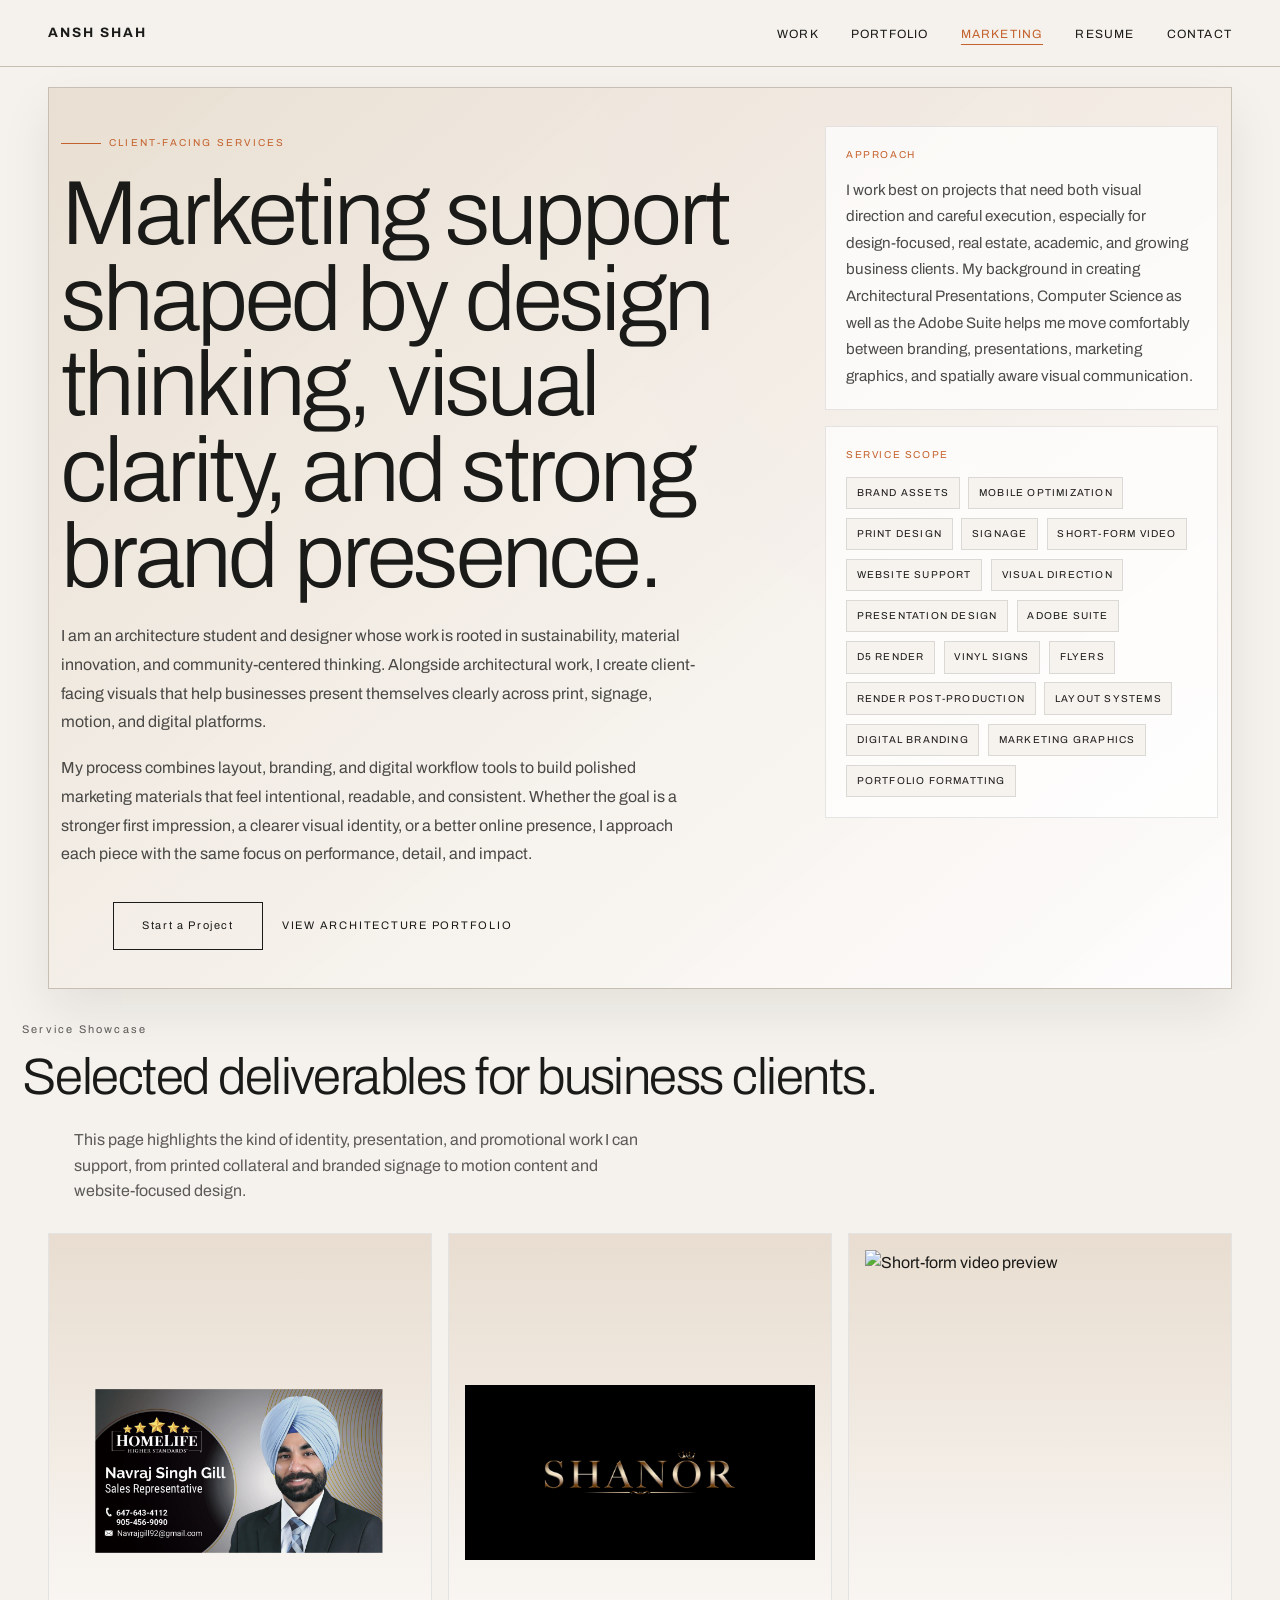
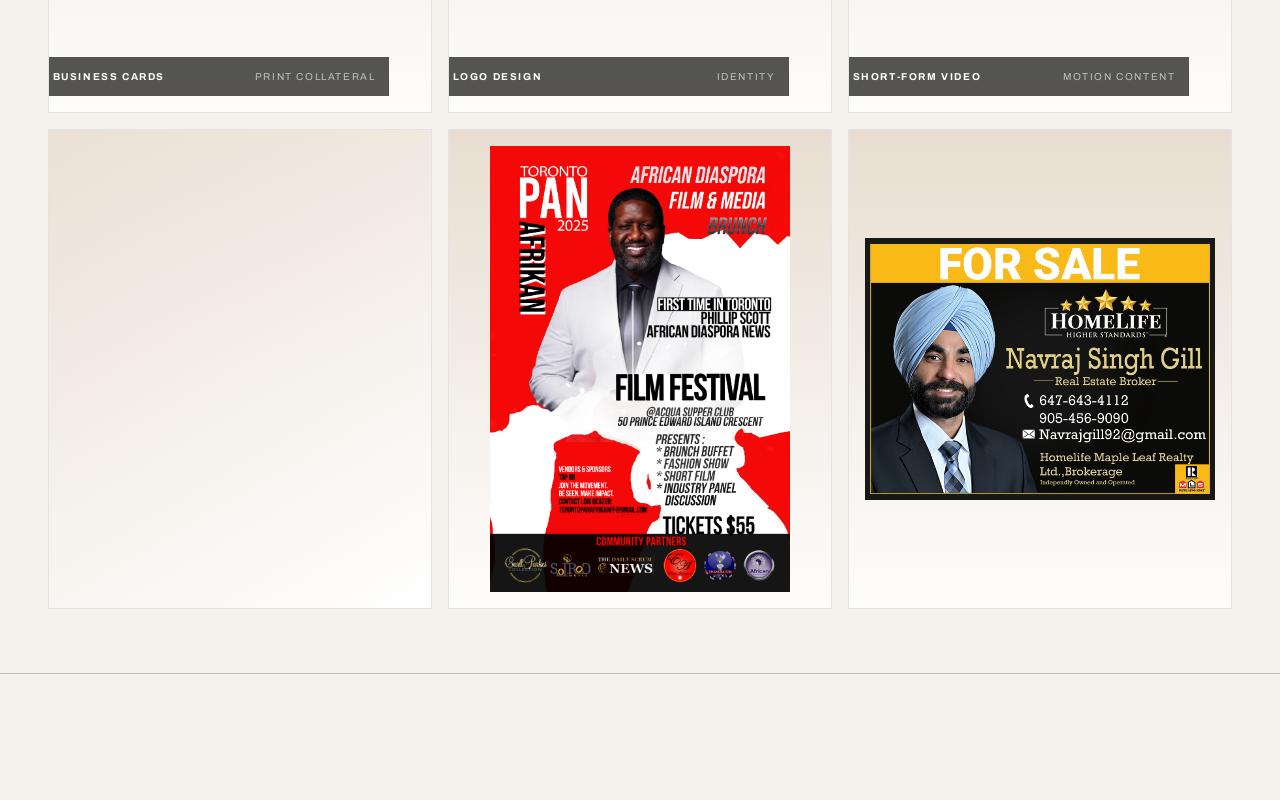
==== marketing.html @ ababc0a5 "Add marketing page and refresh site presentation" ====
<!DOCTYPE html>
<html lang="en">
<head>
  <meta charset="UTF-8">
  <meta name="viewport" content="width=device-width, initial-scale=1.0">
  <title>Marketing | Ansh Shah</title>
  <meta name="description" content="Client-facing marketing services by Ansh Shah, including brand collateral, signage, short-form video, and website support.">

  <link rel="preconnect" href="https://fonts.googleapis.com">
  <link rel="preconnect" href="https://fonts.gstatic.com" crossorigin>
  <link href="https://fonts.googleapis.com/css2?family=Archivo:ital,wght@0,100..900;1,100..900&display=swap" rel="stylesheet">

  <link rel="stylesheet" href="css/styles.css">
</head>
<body>
  <nav class="sticky-nav">
    <a href="index.html" class="nav-name">ANSH SHAH</a>
    <ul class="nav-links">
      <li><a href="index.html#work">Work</a></li>
      <li><a href="portfolio.html">Portfolio</a></li>
      <li><a href="marketing.html" class="active">Marketing</a></li>
      <li><a href="resume.html">Resume</a></li>
      <li><a href="mailto:ansh-shah@outlook.com">Contact</a></li>
    </ul>
    <button class="hamburger" type="button" aria-label="Toggle menu" aria-expanded="false">
      <span></span>
      <span></span>
      <span></span>
    </button>
  </nav>

  <div class="mobile-menu" aria-hidden="true">
    <ul class="mobile-nav-links">
      <li><a href="index.html#work">Work</a></li>
      <li><a href="portfolio.html">Portfolio</a></li>
      <li><a href="marketing.html" class="active">Marketing</a></li>
      <li><a href="resume.html">Resume</a></li>
      <li><a href="mailto:ansh-shah@outlook.com">Contact</a></li>
    </ul>
  </div>

  <main class="marketing-main">
    <section class="marketing-hero">
      <div class="marketing-hero-shell">
        <div class="marketing-hero-copy">
          <span class="marketing-eyebrow">Client-Facing Services</span>
          <h1>Marketing support shaped by design thinking, visual clarity, and strong brand presence.</h1>
          <p>I am an architecture student and designer whose work is rooted in sustainability, material innovation, and community-centered thinking. Alongside architectural work, I create client-facing visuals that help businesses present themselves clearly across print, signage, motion, and digital platforms.</p>
          <p>My process combines layout, branding, and digital workflow tools to build polished marketing materials that feel intentional, readable, and consistent. Whether the goal is a stronger first impression, a clearer visual identity, or a better online presence, I approach each piece with the same focus on performance, detail, and impact.</p>
          <div class="marketing-actions">
            <a href="mailto:ansh-shah@outlook.com" class="cta-btn">Start a Project</a>
            <a href="portfolio.html" class="marketing-secondary-link">View Architecture Portfolio</a>
          </div>
        </div>

        <aside class="marketing-hero-aside" aria-label="Service overview">
          <div class="marketing-note">
            <span class="marketing-note-label">Approach</span>
            <p>I work best on projects that need both visual direction and careful execution, especially for design-focused, real estate, academic, and growing business clients. My background in creating Architectural Presentations, Computer Science as well as the Adobe Suite helps me move comfortably between branding, presentations, marketing graphics, and spatially aware visual communication.</p>
          </div>
          <div class="marketing-scope">
            <span class="marketing-scope-label">Service Scope</span>
            <div class="marketing-scope-list">
              <span>Brand Assets</span>
              <span>Mobile optimization</span>
              <span>Print Design</span>
              <span>Signage</span>
              <span>Short-Form Video</span>
              <span>Website Support</span>
              <span>Visual Direction</span>
              <span>Presentation Design</span>
              <span>Adobe Suite</span>
              <span>D5 Render</span>
              <span>Vinyl signs</span>
              <span>Flyers</span>
              <span>Render Post-Production</span>
              <span>Layout Systems</span>
              <span>Digital Branding</span>
              <span>Marketing Graphics</span>
              <span>Portfolio Formatting</span>
            </div>
          </div>
        </aside>
      </div>
    </section>

    <section class="marketing-showcase" aria-labelledby="marketing-showcase-title">
      <div class="marketing-showcase-head">
        <div>
          <p class="section-label">Service Showcase</p>
          <h2 id="marketing-showcase-title">Selected deliverables for business clients.</h2>
        </div>
        <p>This page highlights the kind of identity, presentation, and promotional work I can support, from printed collateral and branded signage to motion content and website-focused design.</p>
      </div>

      <div class="marketing-showcase-grid">
        <article class="marketing-tile" tabindex="0">
          <div class="marketing-tile-media">
            <img src="assets/Social%20Media%20Page/Business_Cards.png" alt="Business card collateral sample">
          </div>
          <div class="marketing-tile-label">
            <strong>Business Cards</strong>
            <span>Print Collateral</span>
          </div>
          <div class="marketing-tile-overlay">
            <span>Print Collateral</span>
            <h3>Business cards</h3>
            <p>Clean, branded business card layouts designed to strengthen first impressions through typography, hierarchy, and a consistent visual identity.</p>
          </div>
        </article>

        <article class="marketing-tile" tabindex="0">
          <div class="marketing-tile-media">
            <img src="assets/Social%20Media%20Page/Logo.jpg" alt="Logo design sample">
          </div>
          <div class="marketing-tile-label">
            <strong>Logo Design</strong>
            <span>Identity</span>
          </div>
          <div class="marketing-tile-overlay">
            <span>Identity</span>
            <h3>Logo design</h3>
            <p>Logo concepts and identity assets developed for use across print, digital platforms, signage, and broader brand presentation.</p>
          </div>
        </article>

        <article class="marketing-tile" tabindex="0">
          <div class="marketing-tile-media">
            <img src="assets/Social%20Media%20Page/Short_Video_1.gif" alt="Short-form video preview">
          </div>
          <div class="marketing-tile-label">
            <strong>Short-Form Video</strong>
            <span>Motion Content</span>
          </div>
          <div class="marketing-tile-overlay">
            <span>Motion Content</span>
            <h3>Short-form video</h3>
            <p>Short-form social content, animated promos, and fast-paced visual edits made to support announcements, campaigns, and online engagement.</p>
          </div>
        </article>

        <article class="marketing-tile" tabindex="0">
          <div class="marketing-tile-media marketing-tile-media--text">
            <div class="marketing-service-card">
              <div>
                <span class="marketing-eyebrow">Web Services</span>
                <h3>Websites</h3>
              </div>
              <p>Website support that focuses on clear structure, brand consistency, readable layouts, and a stronger digital presence for client-facing work.</p>
              <div class="marketing-service-list" aria-label="Website-related services">
                <span>SEO</span>
                <span>Ads</span>
                <span>Responsive Design</span>
                <span>Landing Pages</span>
                <span>Brand Image</span>
                <span>Logos</span>
                <span>Site Refreshes</span>
                <span>Content Layouts</span>
                <span>UI Layouts</span>
                <span>Analytics</span>
                <span>Conversion Paths</span>
                <span>Google Business</span>
                <span>Social Integration</span>
                <span>Portfolio Sites</span>
                <span>Speed Optimization</span>
              </div>
            </div>
          </div>
          <div class="marketing-tile-label">
            <strong>Websites</strong>
            <span>Digital Presence</span>
          </div>
          <div class="marketing-tile-overlay">
            <span>Digital Presence</span>
            <h3>Website support</h3>
            <p>Website design support for branded pages, SEO-aware structure, digital campaigns, layout systems, and online experiences that feel cohesive and professional.</p>
          </div>
        </article>

        <article class="marketing-tile" tabindex="0">
          <div class="marketing-tile-media">
            <img src="assets/Social%20Media%20Page/Posters_2.jpg" alt="Second poster design sample">
          </div>
          <div class="marketing-tile-label">
            <strong>Posters</strong>
            <span>Editorial Layouts</span>
          </div>
          <div class="marketing-tile-overlay">
            <span>Editorial Layouts</span>
            <h3>Poster series</h3>
            <p>Editorial poster layouts built for campaigns, announcements, events, or branded storytelling with strong hierarchy and visual rhythm.</p>
          </div>
        </article>

        <article class="marketing-tile" tabindex="0">
          <div class="marketing-tile-media">
            <img src="assets/Social%20Media%20Page/Real_Estate_Signs.jpg" alt="Real estate signage sample">
          </div>
          <div class="marketing-tile-label">
            <strong>Real Estate Signs</strong>
            <span>Environmental Graphics</span>
          </div>
          <div class="marketing-tile-overlay">
            <span>Environmental Graphics</span>
            <h3>Real estate signs</h3>
            <p>Property and site signage designed for visibility, readability, and strong brand presence across outdoor, sales, and location-based applications.</p>
          </div>
        </article>
      </div>
    </section>
  </main>

  <footer class="site-footer">
    <div class="site-footer__brand">
      <p class="site-footer__eyebrow">Ansh Shah</p>
      <p class="site-footer__note">Branding, marketing visuals, websites, and client-facing design support.</p>
    </div>
    <div class="site-footer__nav">
      <a href="index.html">Home</a>
      <a href="portfolio.html">Portfolio</a>
      <a href="resume.html">Resume</a>
    </div>
    <div class="site-footer__meta">
      <a href="mailto:ansh-shah@outlook.com">ansh-shah@outlook.com</a>
      <a href="https://www.linkedin.com/in/ansh-shah-31157129a/" target="_blank" rel="noreferrer">LinkedIn</a>
      <span>&copy; 2026 Ottawa / Toronto</span>
    </div>
  </footer>

  <script src="js/main.js"></script>
</body>
</html>
---- css/styles.css ----
/* ============================================
   Ansh Shah Portfolio - Design System
   Editorial-Brutalist with Architectural Warmth
   ============================================ */

/* CSS Variables */
:root {
  --bg:           #F5F2ED;   /* warm off-white / drafting paper */
  --ink:          #1A1A18;   /* near-black, not pure black */
  --accent:       #C4622D;   /* burnt sienna / terra cotta */
  --accent-light: #E8DDD0;   /* warm sand */
  --line:         #C8BFB4;   /* subtle rule line color */
  --white:        #FFFFFF;
  
  /* Typography */
  --font-display: 'Archivo', sans-serif;
  --font-mono:    'Archivo', sans-serif;
}

/* Reset & Base */
*, *::before, *::after {
  box-sizing: border-box;
  margin: 0;
  padding: 0;
}

html {
  scroll-behavior: smooth;
}

body {
  font-family: var(--font-display);
  background-color: var(--bg);
  color: var(--ink);
  line-height: 1.6;
  -webkit-font-smoothing: antialiased;
  -moz-osx-font-smoothing: grayscale;
}

a {
  color: inherit;
  text-decoration: none;
}

ul {
  list-style: none;
}

img {
  max-width: 100%;
  height: auto;
  display: block;
}

/* ============================================
   Navigation
   ============================================ */

.sticky-nav {
  position: sticky;
  top: 0;
  z-index: 1000;
  display: flex;
  justify-content: space-between;
  align-items: center;
  padding: 1.25rem 3rem;
  background: var(--bg);
  border-bottom: 1px solid var(--line);
}

.sticky-nav .hamburger {
  display: none;
}

.nav-name {
  font-family: var(--font-mono);
  font-weight: 700;
  font-size: 0.85rem;
  letter-spacing: 0.15em;
  color: var(--ink);
}

.nav-links {
  display: flex;
  gap: 2rem;
}

.nav-links a {
  font-family: var(--font-mono);
  font-size: 0.75rem;
  letter-spacing: 0.1em;
  text-transform: uppercase;
  position: relative;
  padding-bottom: 4px;
}

.nav-links a::after {
  content: '';
  position: absolute;
  bottom: 0;
  left: 0;
  width: 0;
  height: 1px;
  background: var(--accent);
  transition: width 0.3s ease;
}

.nav-links a:hover::after,
.nav-links a.active::after {
  width: 100%;
}

.nav-links a.active {
  color: var(--accent);
}

/* ============================================
   Hero Section
   ============================================ */

.hero {
  display: flex;
  min-height: calc(100vh - 70px);
  padding: 4rem 3rem 6rem;
}

.hero-text {
  flex: 0 0 60%;
  padding-right: 2rem;
  display: flex;
  flex-direction: column;
  justify-content: center;
}

.hero-label {
  font-family: var(--font-mono);
  font-size: 11px;
  letter-spacing: 0.2em;
  color: var(--accent);
  margin-bottom: 1rem;
  animation: fadeUp 0.8s ease forwards;
  opacity: 0;
}

.hero h1 {
  font-family: var(--font-display);
  font-weight: 300;
  font-size: clamp(4rem, 10vw, 7.5rem);
  letter-spacing: -0.02em;
  line-height: 0.9;
  margin-bottom: 1.5rem;
  animation: fadeUp 0.8s ease forwards;
  animation-delay: 0.1s;
  opacity: 0;
}

.hero-sub {
  font-family: var(--font-display);
  font-style: italic;
  font-size: 1.5rem;
  font-weight: 300;
  margin-bottom: 2rem;
  animation: fadeUp 0.8s ease forwards;
  animation-delay: 0.2s;
  opacity: 0;
}

.hero-meta {
  display: flex;
  flex-direction: column;
  gap: 0.25rem;
  margin-bottom: 2.5rem;
  animation: fadeUp 0.8s ease forwards;
  animation-delay: 0.3s;
  opacity: 0;
}

.hero-meta span {
  font-family: var(--font-mono);
  font-size: 10px;
  letter-spacing: 0.1em;
  opacity: 0.6;
}

.cta-btn {
  display: inline-block;
  font-family: var(--font-mono);
  font-size: 11px;
  letter-spacing: 0.15em;
  padding: 0.875rem 1.75rem;
  border: 1px solid var(--ink);
  transition: all 0.3s ease;
  width: fit-content;
  animation: fadeUp 0.8s ease forwards;
  animation-delay: 0.4s;
  opacity: 0;
}

.cta-btn:hover {
  background: var(--accent);
  border-color: var(--accent);
  color: var(--white);
}

.hero-visual {
  flex: 0 0 40%;
  display: flex;
  align-items: center;
  justify-content: center;
  padding: 2rem;
}

.hero-visual svg {
  width: 100%;
  max-width: 400px;
  height: auto;
  animation: fadeIn 1s ease forwards;
  animation-delay: 0.5s;
  opacity: 0;
}

/* ============================================
   Selected Work Section
   ============================================ */

.work {
  padding: 4rem 3rem 6rem;
  border-top: 1px solid var(--line);
}

.section-label {
  font-family: var(--font-mono);
  font-size: 11px;
  letter-spacing: 0.2em;
  color: var(--accent);
  margin-bottom: 3rem;
}

.projects-grid {
  display: grid;
  grid-template-columns: repeat(2, 1fr);
  gap: 2px;
  background: var(--line);
}

.project-card {
  position: relative;
  overflow: hidden;
  background: var(--white);
  transition: transform 0.3s ease;
}

.project-card:hover {
  transform: translateY(-4px);
}

.project-card a {
  display: block;
}

.card-image {
  position: relative;
  width: 100%;
  aspect-ratio: 4 / 3;
  overflow: hidden;
  background: var(--accent-light);
}

.card-image img {
  position: absolute;
  inset: 0;
  z-index: 1;
  width: 100%;
  height: 100%;
  object-fit: cover;
  transition: transform 0.5s ease;
}

.project-card:hover .card-image img {
  transform: scale(1.04);
}

.placeholder-gradient {
  position: absolute;
  inset: 0;
  width: 100%;
  height: 100%;
}

.gradient-1 {
  background: linear-gradient(135deg, rgba(196, 98, 45, 0.15), rgba(26, 26, 24, 0.25));
}

.gradient-2 {
  background: linear-gradient(135deg, rgba(46, 93, 75, 0.15), rgba(196, 98, 45, 0.15));
}

.gradient-3 {
  background: linear-gradient(135deg, rgba(26, 26, 24, 0.12), rgba(196, 98, 45, 0.08));
}

.gradient-4 {
  background: linear-gradient(135deg, rgba(200, 191, 180, 0.25), rgba(46, 93, 75, 0.15));
}

.card-info {
  padding: 1.5rem;
  border-top: 2px solid var(--accent);
}

.card-num {
  font-family: var(--font-mono);
  font-size: 10px;
  color: var(--accent);
  letter-spacing: 0.2em;
  display: block;
  margin-bottom: 0.5rem;
}

.card-info h3 {
  font-family: var(--font-display);
  font-size: 1.4rem;
  font-weight: 600;
  margin-bottom: 0.25rem;
}

.card-info p {
  font-family: var(--font-display);
  font-size: 0.95rem;
  opacity: 0.7;
  margin-bottom: 0.5rem;
}

.card-tools {
  font-family: var(--font-mono);
  font-size: 9px;
  color: var(--line);
  letter-spacing: 0.1em;
  display: block;
  margin-top: 0.75rem;
}

/* ============================================
   Marketing Page
   ============================================ */

.marketing-main {
  padding: 1.25rem 1.25rem 4rem;
}

.marketing-hero {
  padding: 0 1.75rem 2rem;
}

.marketing-hero-shell {
  display: grid;
  grid-template-columns: minmax(0, 1.4fr) minmax(18rem, 0.8fr);
  gap: 1.5rem;
  align-items: stretch;
  padding: clamp(1.75rem, 3vw, 3rem);
  background:
    linear-gradient(140deg, rgba(232, 221, 208, 0.9), rgba(255, 255, 255, 0.88)),
    radial-gradient(circle at top right, rgba(196, 98, 45, 0.18), transparent 45%);
  border: 1px solid var(--line);
  box-shadow: 0 22px 48px rgba(26, 26, 24, 0.08);
}

.marketing-eyebrow {
  display: inline-flex;
  align-items: center;
  gap: 0.5rem;
  margin-bottom: 1.25rem;
  font-family: var(--font-mono);
  font-size: 10px;
  letter-spacing: 0.22em;
  color: var(--accent);
  text-transform: uppercase;
}

.marketing-eyebrow::before {
  content: '';
  width: 2.5rem;
  height: 1px;
  background: currentColor;
}

.marketing-hero-copy h1 {
  max-width: 13ch;
  margin-bottom: 1.35rem;
  font-family: var(--font-display);
  font-size: clamp(3rem, 8vw, 5.7rem);
  font-weight: 300;
  line-height: 0.94;
  letter-spacing: -0.03em;
}

.marketing-hero-copy p {
  max-width: 40rem;
  margin-bottom: 1.1rem;
  font-size: 1rem;
  line-height: 1.8;
  color: rgba(26, 26, 24, 0.78);
}

.marketing-actions {
  display: flex;
  flex-wrap: wrap;
  gap: 0.9rem 1.2rem;
  align-items: center;
  margin-top: 2rem;
}

.marketing-secondary-link {
  display: inline-flex;
  align-items: center;
  justify-content: center;
  min-height: 44px;
  font-family: var(--font-mono);
  font-size: 11px;
  letter-spacing: 0.16em;
  text-transform: uppercase;
  color: var(--ink);
}

.marketing-secondary-link:hover {
  color: var(--accent);
}

.marketing-hero-aside {
  display: grid;
  gap: 1rem;
  align-content: start;
}

.marketing-note,
.marketing-scope {
  padding: 1.25rem;
  background: rgba(255, 255, 255, 0.72);
  border: 1px solid rgba(26, 26, 24, 0.1);
}

.marketing-note-label,
.marketing-scope-label {
  display: block;
  margin-bottom: 0.85rem;
  font-family: var(--font-mono);
  font-size: 10px;
  letter-spacing: 0.16em;
  text-transform: uppercase;
  color: var(--accent);
}

.marketing-note p {
  font-size: 0.95rem;
  line-height: 1.75;
  color: rgba(26, 26, 24, 0.78);
}

.marketing-scope-list {
  display: flex;
  flex-wrap: wrap;
  gap: 0.55rem;
}

.marketing-scope-list span {
  display: inline-flex;
  align-items: center;
  padding: 0.45rem 0.6rem;
  border: 1px solid rgba(26, 26, 24, 0.12);
  background: rgba(245, 242, 237, 0.88);
  font-family: var(--font-mono);
  font-size: 10px;
  letter-spacing: 0.12em;
  text-transform: uppercase;
}

.marketing-showcase {
  padding: 0 1.75rem;
}

.marketing-showcase-head {
  display: flex;
  flex-wrap: wrap;
  align-items: end;
  justify-content: space-between;
  gap: 1rem 2rem;
  margin-bottom: 1.8rem;
}

.marketing-showcase-head h2 {
  font-family: var(--font-display);
  font-size: clamp(2rem, 4vw, 3.25rem);
  font-weight: 300;
  line-height: 1.02;
  letter-spacing: -0.03em;
  margin-bottom: 0.55rem;
}

.marketing-showcase-head .section-label {
  margin-bottom: 0.75rem;
}

.marketing-showcase-head p {
  max-width: 36rem;
  color: rgba(26, 26, 24, 0.7);
}

.marketing-showcase-grid {
  display: grid;
  grid-template-columns: repeat(3, minmax(0, 1fr));
  gap: 1rem;
}

.marketing-tile {
  position: relative;
  display: flex;
  align-items: stretch;
  min-height: 0;
  aspect-ratio: 4 / 5;
  overflow: hidden;
  border: 1px solid rgba(26, 26, 24, 0.12);
  background: var(--white);
  isolation: isolate;
  transition: transform 0.35s ease, box-shadow 0.35s ease, border-color 0.35s ease;
}

.marketing-tile:focus-visible {
  outline: 2px solid var(--accent);
  outline-offset: 3px;
}

.marketing-tile:hover,
.marketing-tile:focus-visible,
.marketing-tile:focus-within {
  transform: translateY(-4px) scale(1.01);
  box-shadow: 0 22px 42px rgba(26, 26, 24, 0.14);
  border-color: rgba(196, 98, 45, 0.45);
}

.marketing-tile-media {
  position: absolute;
  inset: 0;
  display: flex;
  align-items: center;
  justify-content: center;
  padding: 1rem;
  background:
    linear-gradient(180deg, rgba(232, 221, 208, 0.5), rgba(255, 255, 255, 0.95)),
    var(--accent-light);
}

.marketing-tile-media img {
  width: 100%;
  height: 100%;
  object-fit: contain;
  transition: transform 0.45s ease, filter 0.45s ease;
}

.marketing-tile:hover .marketing-tile-media img,
.marketing-tile:focus-visible .marketing-tile-media img,
.marketing-tile:focus-within .marketing-tile-media img {
  transform: scale(1.03);
}

.marketing-tile-media--text {
  position: relative;
  padding: 1.35rem;
  align-items: stretch;
  justify-content: stretch;
  background:
    linear-gradient(150deg, rgba(232, 221, 208, 0.9), rgba(255, 255, 255, 0.98)),
    radial-gradient(circle at top right, rgba(196, 98, 45, 0.14), transparent 50%);
}

.marketing-service-card {
  display: flex;
  flex: 1;
  flex-direction: column;
  justify-content: space-between;
  gap: 1.25rem;
}

.marketing-service-card h3 {
  max-width: 8ch;
  font-family: var(--font-display);
  font-size: clamp(2rem, 4vw, 2.8rem);
  font-weight: 300;
  line-height: 0.98;
}

.marketing-service-card p {
  max-width: 21rem;
  font-size: 0.95rem;
  line-height: 1.75;
  color: rgba(26, 26, 24, 0.72);
}

.marketing-service-list {
  display: flex;
  flex-wrap: wrap;
  gap: 0.55rem;
}

.marketing-service-list span {
  display: inline-flex;
  align-items: center;
  padding: 0.42rem 0.58rem;
  border: 1px solid rgba(26, 26, 24, 0.12);
  background: rgba(255, 255, 255, 0.72);
  font-family: var(--font-mono);
  font-size: 10px;
  letter-spacing: 0.12em;
  text-transform: uppercase;
}

.marketing-tile-overlay {
  position: absolute;
  inset: 0;
  z-index: 2;
  display: flex;
  flex-direction: column;
  justify-content: flex-end;
  gap: 0.55rem;
  padding: 1.2rem;
  background: linear-gradient(180deg, rgba(26, 26, 24, 0.05) 12%, rgba(26, 26, 24, 0.86) 100%);
  color: var(--white);
}

.marketing-tile-overlay span {
  font-family: var(--font-mono);
  font-size: 10px;
  letter-spacing: 0.16em;
  text-transform: uppercase;
  color: rgba(245, 242, 237, 0.75);
}

.marketing-tile-overlay h3 {
  font-family: var(--font-display);
  font-size: clamp(1.45rem, 2.8vw, 2rem);
  font-weight: 300;
  line-height: 1;
}

.marketing-tile-overlay p {
  max-width: 26rem;
  font-size: 0.92rem;
  line-height: 1.7;
  color: rgba(245, 242, 237, 0.86);
}

.marketing-tile-label {
  position: absolute;
  right: 1rem;
  bottom: 1rem;
  left: 1rem;
  z-index: 3;
  display: flex;
  align-items: center;
  justify-content: space-between;
  gap: 0.75rem;
  padding: 0.72rem 0.85rem;
  background: rgba(26, 26, 24, 0.74);
  backdrop-filter: blur(10px);
  color: var(--white);
}

.marketing-tile-label strong,
.marketing-tile-label span {
  font-family: var(--font-mono);
  font-size: 10px;
  letter-spacing: 0.16em;
  text-transform: uppercase;
}

.marketing-tile-label span {
  color: rgba(245, 242, 237, 0.68);
}

/* ============================================
   Footer
   ============================================ */

.site-footer {
  display: grid;
  grid-template-columns: minmax(0, 1.3fr) auto auto;
  gap: 1.25rem 2rem;
  align-items: start;
  padding: 2rem 3rem;
  border-top: 1px solid var(--line);
  background: var(--bg);
}

.site-footer__brand,
.site-footer__nav,
.site-footer__meta {
  display: grid;
  gap: 0.45rem;
}

.site-footer__eyebrow,
.site-footer__nav a,
.site-footer__meta a,
.site-footer__meta span,
.site-footer__note {
  font-family: var(--font-mono);
  font-size: 10px;
  letter-spacing: 0.12em;
  text-transform: uppercase;
}

.site-footer__eyebrow {
  color: var(--accent);
}

.site-footer__note,
.site-footer__meta span {
  color: rgba(26, 26, 24, 0.6);
}

.site-footer__nav {
  justify-items: start;
}

.site-footer__nav a,
.site-footer__meta a {
  color: var(--ink);
  transition: color 0.2s ease;
}

.site-footer__nav a:hover,
.site-footer__meta a:hover {
  color: var(--accent);
}

.site-footer__meta {
  justify-items: end;
  text-align: right;
}

.site-footer--dark {
  background: var(--ink);
  border-top: 1px solid rgba(200, 191, 180, 0.2);
}

.site-footer--dark .site-footer__nav a,
.site-footer--dark .site-footer__meta a {
  color: var(--bg);
}

.site-footer--dark .site-footer__eyebrow {
  color: var(--accent);
}

.site-footer--dark .site-footer__note,
.site-footer--dark .site-footer__meta span {
  color: rgba(245, 242, 237, 0.62);
}

.site-footer--dark .site-footer__nav a:hover,
.site-footer--dark .site-footer__meta a:hover {
  color: var(--accent);
}

/* ============================================
   Flipbook Page Styles
   ============================================ */

.flipbook-section {
  min-height: calc(100svh - 70px);
  display: grid;
  grid-template-rows: auto minmax(0, 1fr) auto auto;
  align-items: center;
  justify-items: center;
  gap: 0.85rem;
  padding: 1rem 2rem 1.25rem;
  background: var(--ink);
  overflow: hidden;
}

.flipbook-header {
  text-align: center;
  color: var(--bg);
}

.flipbook-header .hero-label {
  margin-bottom: 0.2rem;
}

.flipbook-header h2 {
  font-family: var(--font-display);
  font-size: clamp(1.35rem, 2.8vw, 2rem);
  font-weight: 300;
  line-height: 1;
}

.flipbook-stage {
  position: relative;
  z-index: 1;
  display: grid;
  grid-template-columns: 4rem minmax(0, auto) 4rem;
  align-items: center;
  justify-content: center;
  gap: clamp(0.75rem, 2vw, 1.75rem);
  width: 100%;
  min-height: 0;
  opacity: 0;
  visibility: hidden;
  transform: translateY(8px);
  transition: opacity 0.35s ease, transform 0.35s ease, visibility 0.35s ease;
}

.flipbook-stage.is-ready {
  opacity: 1;
  visibility: visible;
  transform: translateY(0);
}

#flipbook-wrapper {
  position: relative;
  z-index: 1;
  width: min(78vw, calc((100svh - 220px) * 1.545), 1180px);
  aspect-ratio: 1224 / 792;
  overflow: hidden;
  box-shadow: 0 26px 64px rgba(0, 0, 0, 0.58);
  contain: layout paint;
  transform: translateZ(0);
}

#flipbook-wrapper.is-portrait {
  width: min(92vw, calc((100svh - 230px) * 0.7728), 560px);
  aspect-ratio: 612 / 792;
}

#flipbook {
  width: 100%;
  height: 100%;
  transform: translateZ(0);
}

#flipbook .page {
  position: relative;
  overflow: hidden;
  background: var(--white);
  backface-visibility: hidden;
  transform: translateZ(0);
}

#flipbook .page-surface {
  position: relative;
  width: 100%;
  height: 100%;
  background-color: var(--white);
  overflow: hidden;
  backface-visibility: hidden;
  transform: translateZ(0);
  will-change: transform;
}

#flipbook .page-image {
  display: block;
  height: 100%;
  max-width: none;
  pointer-events: none;
  user-select: none;
  will-change: transform;
}

#flipbook .page-image--single {
  width: 100%;
  object-fit: cover;
}

#flipbook .page-image--left,
#flipbook .page-image--right {
  width: 200%;
  object-fit: fill;
}

#flipbook .page-image--left {
  transform: translate3d(0, 0, 0);
}

#flipbook .page-image--right {
  transform: translate3d(-50%, 0, 0);
}

.stf__parent,
.stf__wrapper,
.stf__block,
.stf__item {
  backface-visibility: hidden;
  transform: translateZ(0);
}

.stf__block,
.stf__item {
  will-change: transform;
}

.flipbook-error {
  max-width: 28rem;
  padding: 2rem;
  color: var(--bg);
  font-family: var(--font-mono);
  font-size: 12px;
  letter-spacing: 0.1em;
  text-align: center;
}

.flipbook-error span {
  display: block;
  margin-top: 0.75rem;
  color: var(--line);
  font-size: 10px;
}

.flipbook-arrow {
  position: relative;
  z-index: 5;
  display: grid;
  place-items: center;
  width: 3.25rem;
  aspect-ratio: 1;
  border: 1px solid rgba(200, 191, 180, 0.7);
  border-radius: 50%;
  background: rgba(245, 242, 237, 0.04);
  color: var(--bg);
  font-family: var(--font-mono);
  font-size: 1.35rem;
  cursor: pointer;
  transition: background 0.2s ease, border-color 0.2s ease, color 0.2s ease, transform 0.2s ease;
}

.flipbook-arrow:hover {
  background: var(--accent);
  border-color: var(--accent);
  color: var(--white);
  transform: translateY(-1px);
}

.flipbook-arrow:disabled {
  opacity: 0.35;
  cursor: not-allowed;
}

.flipbook-arrow:disabled:hover {
  background: rgba(245, 242, 237, 0.04);
  border-color: rgba(200, 191, 180, 0.7);
  color: var(--bg);
  transform: none;
}

.portfolio-progress {
  width: min(72vw, 920px);
  color: var(--bg);
  opacity: 0;
  visibility: hidden;
  transition: opacity 0.35s ease, visibility 0.35s ease;
}

.portfolio-progress.is-portrait {
  width: min(92vw, 560px);
}

.portfolio-progress.is-ready {
  opacity: 1;
  visibility: visible;
}

.portfolio-progress input[type="range"] {
  width: 100%;
  height: 2px;
  appearance: none;
  background: linear-gradient(to right, var(--accent) var(--progress, 0%), rgba(200, 191, 180, 0.35) var(--progress, 0%));
  cursor: pointer;
}

.portfolio-progress input[type="range"]::-webkit-slider-thumb {
  width: 14px;
  height: 14px;
  appearance: none;
  border: 2px solid var(--accent);
  border-radius: 50%;
  background: var(--ink);
}

.portfolio-progress input[type="range"]::-moz-range-thumb {
  width: 12px;
  height: 12px;
  border: 2px solid var(--accent);
  border-radius: 50%;
  background: var(--ink);
}

.progress-meta {
  display: flex;
  align-items: center;
  justify-content: space-between;
  margin-top: 0.65rem;
  font-family: var(--font-mono);
  font-size: 10px;
  letter-spacing: 0.12em;
  text-transform: uppercase;
  color: var(--line);
}

.flipbook-hint {
  font-family: var(--font-mono);
  font-size: 9px;
  color: var(--line);
  letter-spacing: 0.12em;
  text-align: center;
  opacity: 0;
  visibility: hidden;
  transition: opacity 0.35s ease, visibility 0.35s ease;
}

.flipbook-hint.is-ready {
  opacity: 1;
  visibility: visible;
}

/* Loading State */
#loading-state {
  display: flex;
  flex-direction: column;
  align-items: center;
  justify-content: center;
  padding: 4rem;
  color: var(--bg);
}

#loading-state p {
  font-family: var(--font-mono);
  font-size: 12px;
  letter-spacing: 0.1em;
  margin-top: 1.5rem;
  opacity: 0.6;
}

.loader-ring {
  width: 48px;
  height: 48px;
  border: 3px solid var(--line);
  border-top-color: var(--accent);
  border-radius: 50%;
  animation: spin 0.8s linear infinite;
}

@keyframes spin {
  to { transform: rotate(360deg); }
}

/* Hide loading state when loaded */
#loading-state.hidden {
  display: none;
}

#flipbook-wrapper.hidden {
  display: none;
}

/* ============================================
   Animations
   ============================================ */

@keyframes fadeUp {
  from {
    opacity: 0;
    transform: translateY(20px);
  }
  to {
    opacity: 1;
    transform: translateY(0);
  }
}

@keyframes fadeIn {
  from {
    opacity: 0;
  }
  to {
    opacity: 1;
  }
}

/* ============================================
   Responsive Design
   ============================================ */

/* Hamburger Menu Button */
.hamburger {
  display: none;
  flex-direction: column;
  justify-content: center;
  gap: 5px;
  width: 28px;
  height: 28px;
  background: transparent;
  border: none;
  cursor: pointer;
  padding: 0;
  z-index: 400;
}

.hamburger span {
  display: block;
  width: 100%;
  height: 2px;
  background: var(--ink);
  transition: transform 0.3s ease, opacity 0.3s ease;
}

.hamburger.active span:nth-child(1) {
  transform: translateY(7px) rotate(45deg);
}

.hamburger.active span:nth-child(2) {
  opacity: 0;
}

.hamburger.active span:nth-child(3) {
  transform: translateY(-7px) rotate(-45deg);
}

/* Mobile Menu Overlay */
.mobile-menu {
  position: fixed;
  top: 0;
  left: 0;
  width: 100%;
  height: 100vh;
  background: #1A1A18;
  display: flex;
  flex-direction: column;
  justify-content: center;
  align-items: center;
  gap: 2rem;
  z-index: 350;
  opacity: 0;
  visibility: hidden;
  transition: opacity 0.3s ease, visibility 0.3s ease;
}

.mobile-menu.active {
  opacity: 1;
  visibility: visible;
}

.mobile-nav-links {
  display: flex;
  flex-direction: column;
  align-items: center;
  gap: 1.5rem;
  list-style: none;
}

.mobile-nav-links li a {
  font-family: var(--font-display);
  font-size: 2rem;
  font-weight: 300;
  letter-spacing: 0.1em;
  color: var(--white);
  text-transform: uppercase;
  transition: color 0.2s ease;
}

.mobile-nav-links li a:hover,
.mobile-nav-links li a.active {
  color: var(--accent);
}

.mobile-nav-sub {
  display: flex;
  flex-direction: column;
  align-items: center;
  gap: 0.5rem;
}

.mobile-nav-sub span {
  font-family: var(--font-mono);
  font-size: 0.7rem;
  letter-spacing: 0.15em;
  color: var(--line);
  text-transform: uppercase;
}

@media (max-width: 600px) {
  /* Show hamburger, hide desktop nav */
  .hamburger {
    display: flex;
  }
  
  nav .nav-left,
  nav .nav-center,
  .sticky-nav .nav-links {
    display: none;
  }
  
  nav {
    justify-content: flex-end;
    padding: 0 1.5rem;
    height: 60px;
  }
  
  .sticky-nav {
    justify-content: space-between;
    padding: 1rem 1.5rem;
  }
  
  .sticky-nav .nav-name {
    font-size: 0.7rem;
  }
  
  main {
    margin-left: 4px !important;
    margin-right: 4px !important;
  }
  .flipbook-section {
    gap: 0.85rem;
    padding: 0.65rem 0.35rem 0.85rem;
    min-height: calc(100svh - 60px);
  }
  .flipbook-header h2 {
    font-size: 1.1rem;
  }
  .flipbook-stage {
    width: 100%;
    grid-template-columns: repeat(2, minmax(0, auto));
    grid-template-areas:
      "book book"
      "prev next";
    justify-items: center;
    gap: 0.75rem 1rem;
  }
  #flipbook-wrapper {
    grid-area: book;
    width: min(96vw, calc((100svh - 220px) * 0.7728));
    min-width: 0;
    max-width: 96vw;
    aspect-ratio: 612 / 792;
  }
  #flipbook-wrapper.is-portrait {
    width: min(96vw, calc((100svh - 220px) * 0.7728));
    max-width: 96vw;
  }
  .flipbook-arrow {
    width: clamp(2.5rem, 11vw, 3rem);
    font-size: clamp(0.9rem, 3.8vw, 1rem);
  }
  .flipbook-arrow-prev {
    grid-area: prev;
  }
  .flipbook-arrow-next {
    grid-area: next;
  }
  .portfolio-progress {
    width: min(96vw, 32rem);
    min-width: 0;
    max-width: 96vw;
  }
  .progress-meta {
    gap: 0.65rem;
    font-size: 8px;
    flex-wrap: wrap;
    justify-content: center;
    text-align: center;
  }
  .site-footer {
    grid-template-columns: 1fr;
    padding: 1rem 0.9rem;
  }

  .site-footer__nav,
  .site-footer__meta {
    justify-items: start;
    text-align: left;
  }
}

@media (max-width: 1024px) {
  .hero {
    padding: 3rem 2rem 4rem;
  }
  
  .work {
    padding: 3rem 2rem 4rem;
  }
  
  .sticky-nav {
    padding: 1rem 2rem;
  }

  .nav-links {
    gap: 1.35rem;
  }

  .marketing-hero,
  .marketing-showcase {
    padding-right: 0;
    padding-left: 0;
  }

  .marketing-hero-shell {
    grid-template-columns: 1fr;
  }

  .marketing-showcase-grid {
    grid-template-columns: repeat(2, minmax(0, 1fr));
  }

  #flipbook-wrapper {
    width: min(76vw, calc((100svh - 210px) * 1.545), 980px);
  }
}

@media (max-width: 768px) {
  .hero {
    flex-direction: column;
    min-height: auto;
    padding: 2rem 1.5rem 3rem;
  }
  
  .hero-text {
    flex: none;
    padding-right: 0;
    padding-bottom: 2rem;
  }
  
  .hero h1 {
    font-size: 4rem;
  }
  
  .hero-sub {
    font-size: 1.25rem;
  }
  
  .hero-visual {
    flex: none;
    padding: 1rem 0;
  }
  
  .hero-visual svg {
    max-width: 280px;
  }
  
  .projects-grid {
    grid-template-columns: 1fr;
  }
  
  .work {
    padding: 2rem 1.5rem 3rem;
  }
  
  .sticky-nav {
    padding: 1rem 1.5rem;
  }
  
  .nav-links {
    gap: 1rem;
  }

  .marketing-main {
    padding: 1rem 1rem 3rem;
  }

  .marketing-hero-shell {
    padding: 1.5rem;
  }

  .marketing-showcase-head {
    margin-bottom: 1.25rem;
  }

  .marketing-showcase-grid {
    grid-template-columns: 1fr;
  }

  .marketing-tile-label {
    right: 0.85rem;
    bottom: 0.85rem;
    left: 0.85rem;
  }
  
  .flipbook-section {
    gap: 0.75rem;
    padding: 0.85rem 0.75rem 1rem;
  }
  
  .flipbook-header h2 {
    font-size: 1.35rem;
  }
  
  .flipbook-stage {
    grid-template-columns: 2.75rem minmax(0, auto) 2.75rem;
    gap: 0.5rem;
  }

  #flipbook-wrapper {
    width: min(82vw, calc((100svh - 190px) * 1.545));
  }

  #flipbook-wrapper.is-portrait {
    width: min(88vw, calc((100svh - 220px) * 0.7728));
  }

  .flipbook-arrow {
    width: 2.6rem;
    font-size: 1.1rem;
  }

  .portfolio-progress {
    width: min(82vw, 620px);
  }

  .progress-meta {
    font-size: 9px;
  }
  
  .site-footer {
    grid-template-columns: 1fr;
    padding: 1.5rem;
  }
}

@media (max-width: 480px) {
  .hero h1 {
    font-size: 3rem;
  }
  
  .hero-sub {
    font-size: 1.1rem;
  }
  
  .cta-btn {
    width: 100%;
    text-align: center;
  }
  
  .nav-name {
    font-size: 0.75rem;
  }
  
  .nav-links a {
    font-size: 0.65rem;
  }

  .marketing-actions .cta-btn,
  .marketing-secondary-link {
    width: 100%;
    text-align: center;
  }

  .marketing-service-card h3 {
    max-width: none;
  }

  .flipbook-section {
    min-height: calc(100svh - 58px);
  }

  .flipbook-stage {
    gap: 0.7rem 0.85rem;
  }

  .flipbook-arrow {
    width: 2.85rem;
  }

  .flipbook-hint {
    display: none;
  }
}

@media (max-width: 600px) {
  .flipbook-stage {
    width: 100%;
    grid-template-columns: repeat(2, minmax(0, auto));
    grid-template-areas:
      "book book"
      "prev next";
    justify-items: center;
    gap: 0.75rem 1rem;
  }

  #flipbook-wrapper {
    grid-area: book;
    width: min(96vw, calc((100svh - 220px) * 0.7728));
    min-width: 0;
    max-width: 96vw;
    aspect-ratio: 612 / 792;
  }

  #flipbook-wrapper.is-portrait {
    width: min(96vw, calc((100svh - 220px) * 0.7728));
    max-width: 96vw;
  }

  .flipbook-arrow-prev {
    grid-area: prev;
  }

  .flipbook-arrow-next {
    grid-area: next;
  }

  .flipbook-arrow {
    width: 3rem;
    font-size: 1rem;
  }

  .portfolio-progress {
    width: min(96vw, 32rem);
    min-width: 0;
    max-width: 96vw;
  }

  .progress-meta {
    gap: 0.65rem;
    font-size: 8px;
    flex-wrap: wrap;
    justify-content: center;
    text-align: center;
  }
}

@media (hover: hover) and (pointer: fine) {
  .marketing-tile-overlay {
    opacity: 0;
    transform: translateY(12px);
    transition: opacity 0.3s ease, transform 0.3s ease;
  }

  .marketing-tile:hover .marketing-tile-overlay,
  .marketing-tile:focus-visible .marketing-tile-overlay,
  .marketing-tile:focus-within .marketing-tile-overlay {
    opacity: 1;
    transform: translateY(0);
  }
}

@media (hover: none), (pointer: coarse) {
  .marketing-tile-label {
    top: 0.85rem;
    bottom: auto;
  }

  .marketing-tile-overlay {
    padding-top: 4.75rem;
  }
}
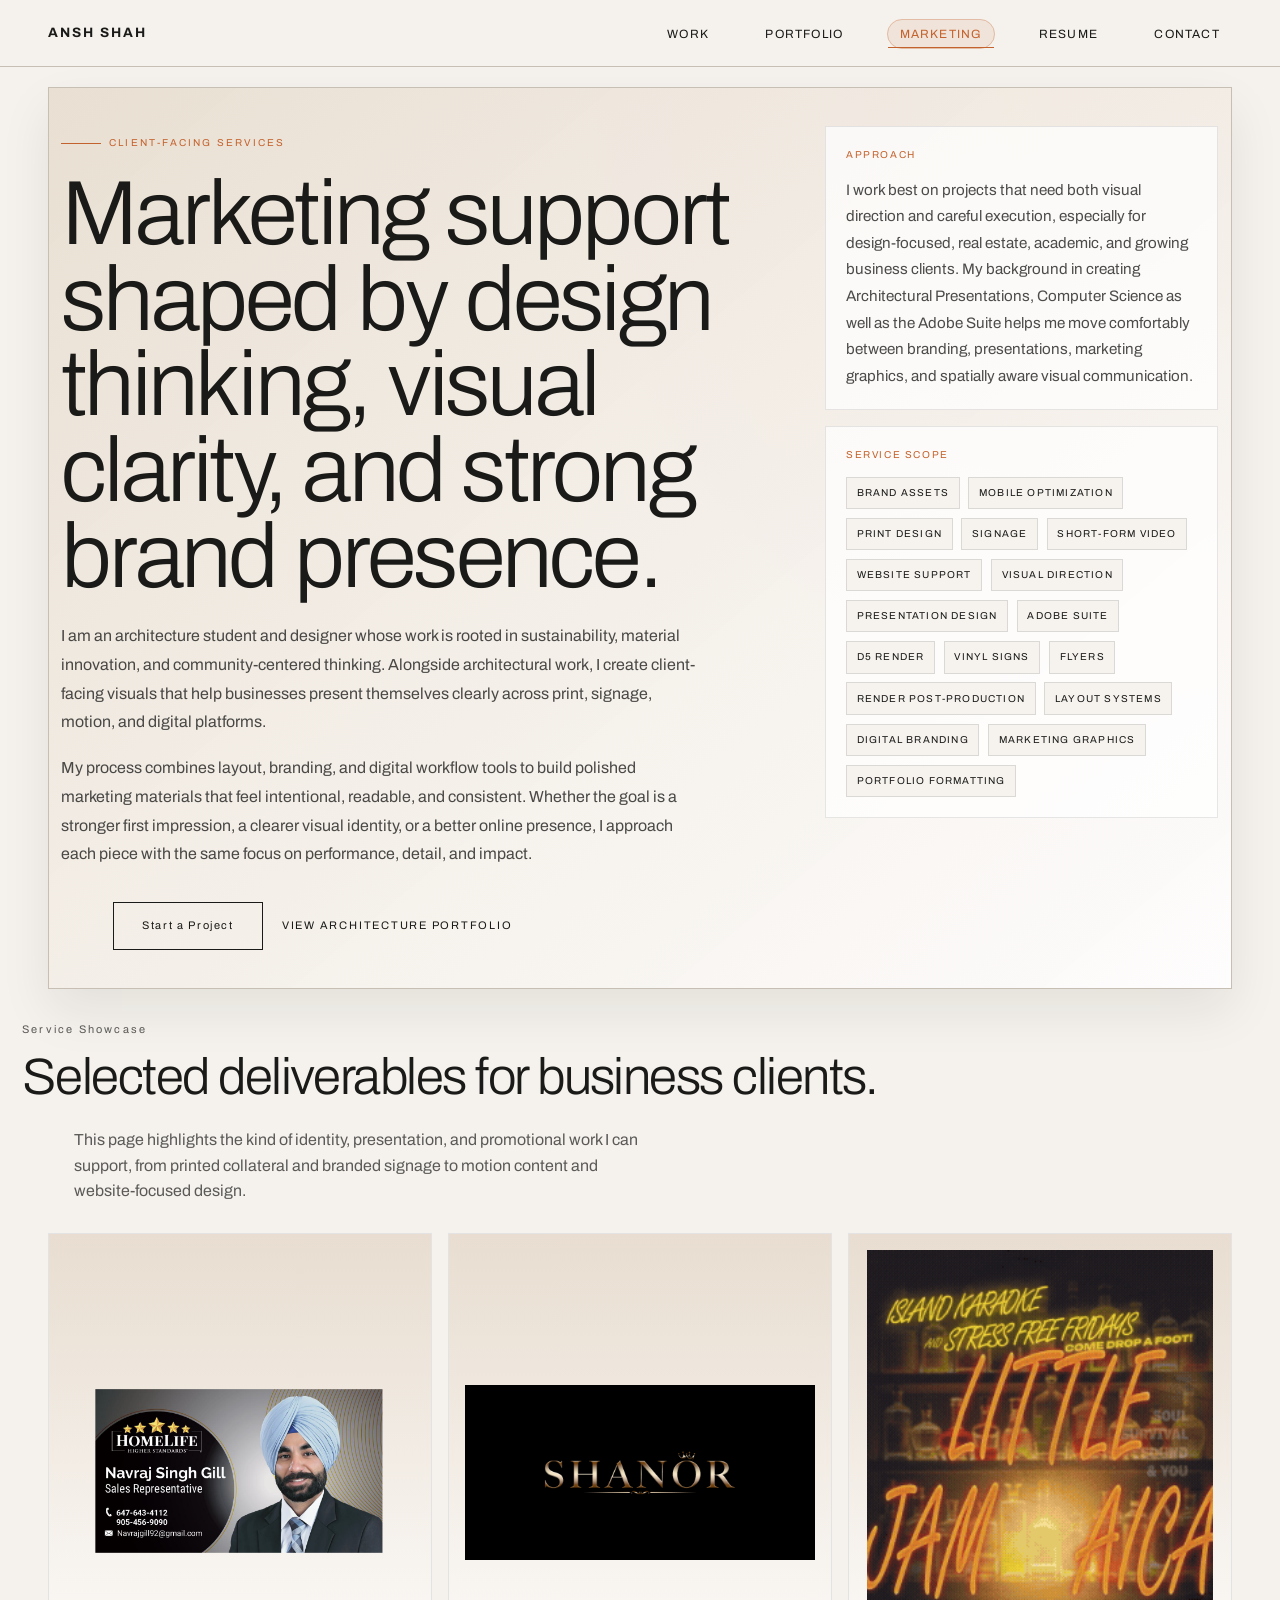
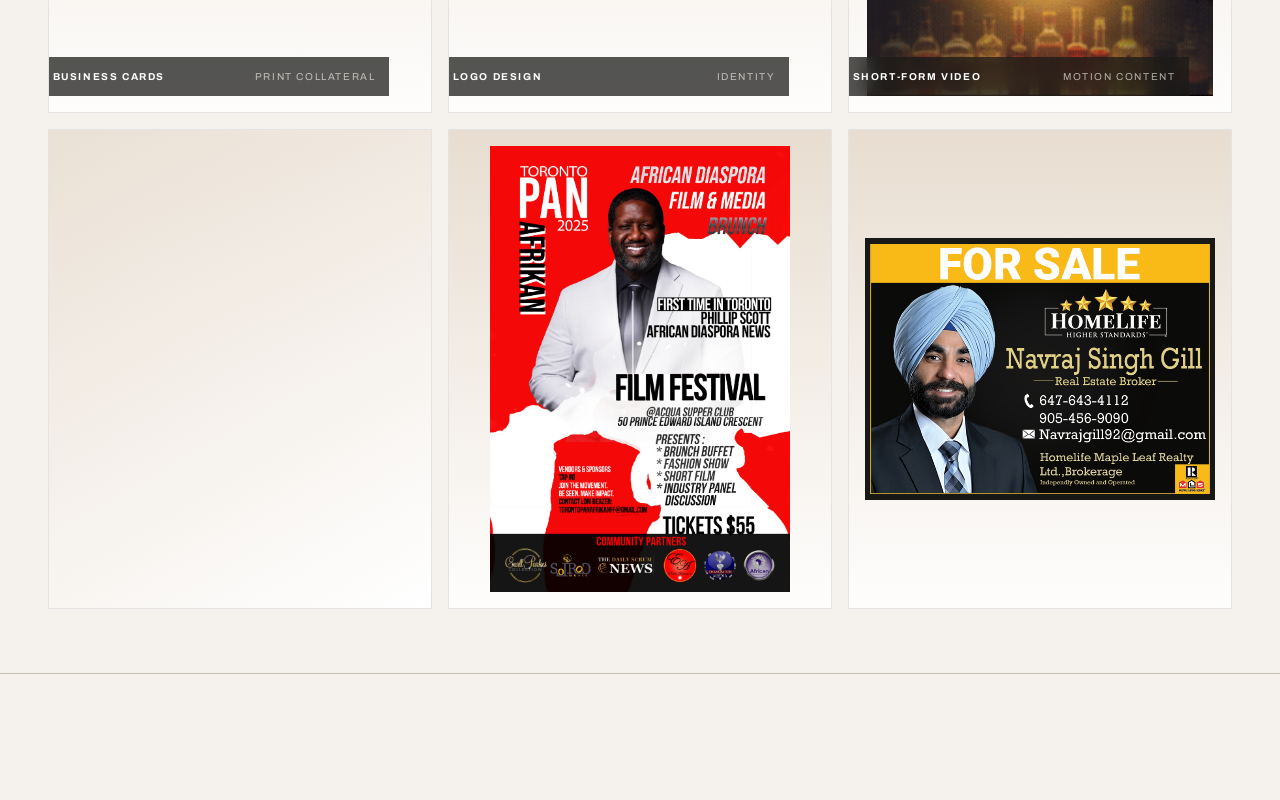
==== commit 9f0ac622: "Refine marketing nav styling and remove large gif" ====
--- a/marketing.html
+++ b/marketing.html
@@ -126,7 +126,7 @@
 
         <article class="marketing-tile" tabindex="0">
           <div class="marketing-tile-media">
-            <img src="assets/Social%20Media%20Page/Short_Video_1.gif" alt="Short-form video preview">
+            <img src="assets/Social%20Media%20Page/Short_Video.gif" alt="Short-form video preview">
           </div>
           <div class="marketing-tile-label">
             <strong>Short-Form Video</strong>
--- a/css/styles.css
+++ b/css/styles.css
@@ -91,7 +91,10 @@
   letter-spacing: 0.1em;
   text-transform: uppercase;
   position: relative;
-  padding-bottom: 4px;
+  padding: 0.45rem 0.7rem;
+  border: 1px solid transparent;
+  border-radius: 999px;
+  transition: color 0.25s ease, border-color 0.25s ease, background-color 0.25s ease;
 }
 
 .nav-links a::after {
@@ -110,8 +113,15 @@
   width: 100%;
 }
 
+.nav-links a:hover {
+  border-color: rgba(26, 26, 24, 0.12);
+  background: rgba(232, 221, 208, 0.45);
+}
+
 .nav-links a.active {
   color: var(--accent);
+  border-color: rgba(196, 98, 45, 0.3);
+  background: rgba(196, 98, 45, 0.1);
 }
 
 /* ============================================
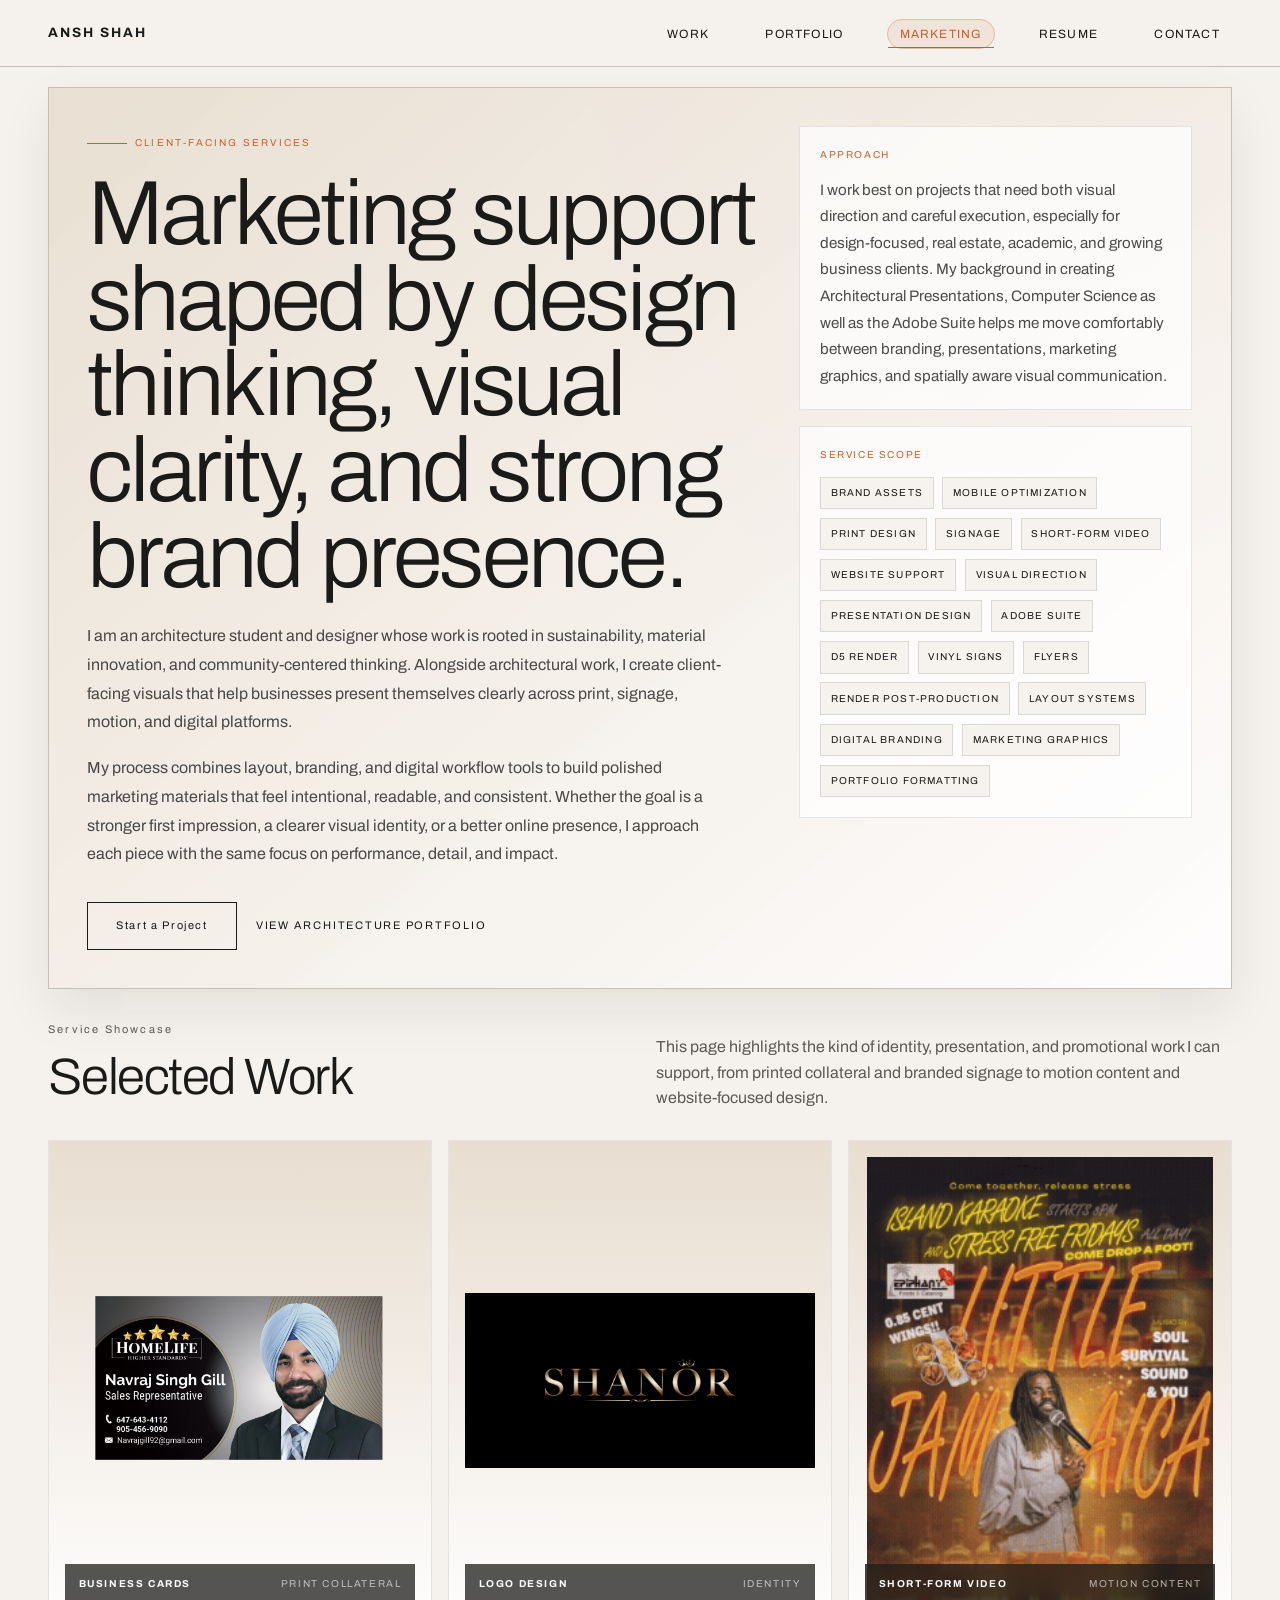
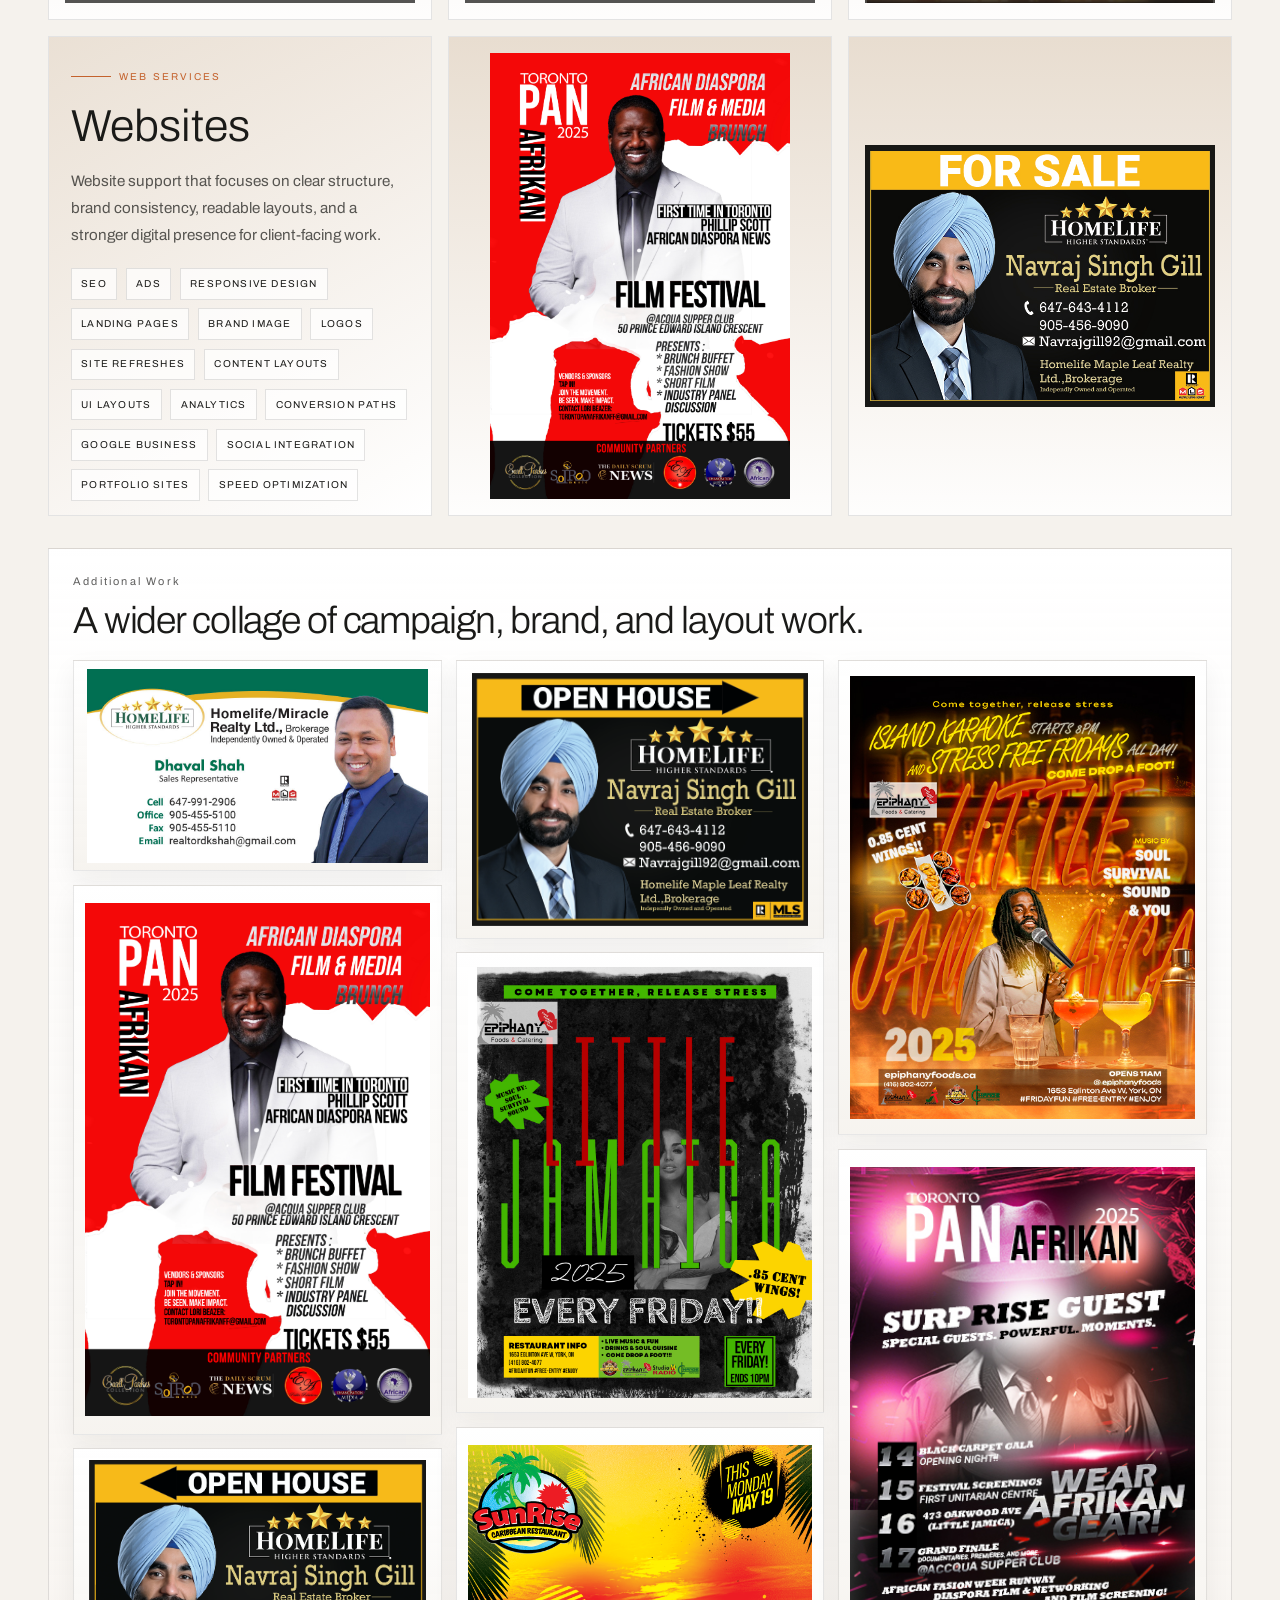
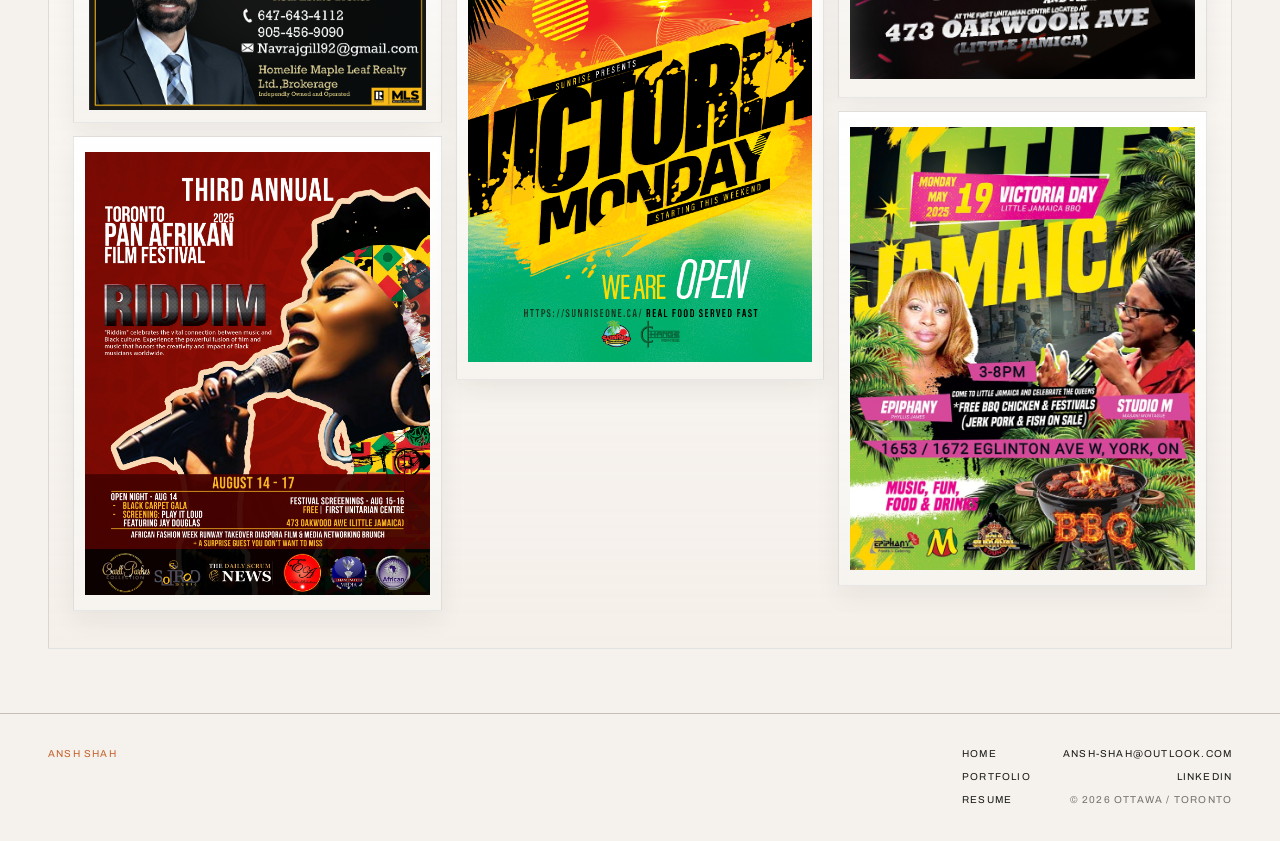
==== commit e7eaaa80: "Refine marketing collage layout" ====
--- a/marketing.html
+++ b/marketing.html
@@ -88,7 +88,7 @@
       <div class="marketing-showcase-head">
         <div>
           <p class="section-label">Service Showcase</p>
-          <h2 id="marketing-showcase-title">Selected deliverables for business clients.</h2>
+          <h2 id="marketing-showcase-title">Selected Work</h2>
         </div>
         <p>This page highlights the kind of identity, presentation, and promotional work I can support, from printed collateral and branded signage to motion content and website-focused design.</p>
       </div>
@@ -207,6 +207,49 @@
           </div>
         </article>
       </div>
+
+      <div class="marketing-additional-work" aria-labelledby="marketing-additional-title">
+        <div class="marketing-additional-head">
+          <div>
+            <p class="section-label">Additional Work</p>
+            <h3 id="marketing-additional-title">A wider collage of campaign, brand, and layout work.</h3>
+          </div>
+
+        </div>
+
+        <div class="marketing-collage" aria-label="Additional marketing work collage">
+          <figure class="marketing-collage-item" style="--ratio: 1050 / 600; --pad: 0.45rem;">
+            <img src="assets/Social%20Media%20Page/Additional%20Work/1.png" alt="Additional marketing work sample 1" loading="lazy">
+          </figure>
+          <figure class="marketing-collage-item" style="--ratio: 3675 / 5475;">
+            <img src="assets/Social%20Media%20Page/Additional%20Work/2.jpg" alt="Additional marketing work sample 2" loading="lazy">
+          </figure>
+          <figure class="marketing-collage-item" style="--ratio: 899 / 669;">
+            <img src="assets/Social%20Media%20Page/Additional%20Work/6.png" alt="Additional marketing work sample 6" loading="lazy">
+          </figure>
+          <figure class="marketing-collage-item" style="--ratio: 2625 / 3375;">
+            <img src="assets/Social%20Media%20Page/Additional%20Work/3.jpg" alt="Additional marketing work sample 3" loading="lazy">
+          </figure>
+          <figure class="marketing-collage-item" style="--ratio: 719 / 542;">
+            <img src="assets/Social%20Media%20Page/Additional%20Work/7.png" alt="Additional marketing work sample 7" loading="lazy">
+          </figure>
+          <figure class="marketing-collage-item" style="--ratio: 1080 / 1350;">
+            <img src="assets/Social%20Media%20Page/Additional%20Work/4.jpg" alt="Additional marketing work sample 4" loading="lazy">
+          </figure>
+          <figure class="marketing-collage-item" style="--ratio: 1200 / 1800;">
+            <img src="assets/Social%20Media%20Page/Additional%20Work/9.png" alt="Additional marketing work sample 9" loading="lazy">
+          </figure>
+          <figure class="marketing-collage-item" style="--ratio: 500 / 643;">
+            <img src="assets/Social%20Media%20Page/Additional%20Work/5.jpg" alt="Additional marketing work sample 5" loading="lazy">
+          </figure>
+          <figure class="marketing-collage-item" style="--ratio: 336 / 500;">
+            <img src="assets/Social%20Media%20Page/Additional%20Work/10.jpg" alt="Additional marketing work sample 10" loading="lazy">
+          </figure>
+          <figure class="marketing-collage-item" style="--ratio: 800 / 1029;">
+            <img src="assets/Social%20Media%20Page/Additional%20Work/8.jpg" alt="Additional marketing work sample 8" loading="lazy">
+          </figure>
+        </div>
+      </div>
     </section>
   </main>
 
--- a/css/styles.css
+++ b/css/styles.css
@@ -515,10 +515,87 @@
   color: rgba(26, 26, 24, 0.7);
 }
 
+.marketing-showcase-head > * {
+  min-width: 0;
+}
+
 .marketing-showcase-grid {
   display: grid;
   grid-template-columns: repeat(3, minmax(0, 1fr));
   gap: 1rem;
+}
+
+.marketing-additional-work {
+  margin-top: 2rem;
+  padding: clamp(1rem, 2vw, 1.5rem);
+  border: 1px solid rgba(26, 26, 24, 0.12);
+  background:
+    linear-gradient(180deg, rgba(255, 255, 255, 0.92), rgba(232, 221, 208, 0.45)),
+    var(--white);
+}
+
+.marketing-additional-head {
+  display: flex;
+  flex-wrap: wrap;
+  align-items: end;
+  justify-content: space-between;
+  gap: 0.85rem 2rem;
+  margin-bottom: 1.25rem;
+}
+
+.marketing-additional-head .section-label {
+  margin-bottom: 0.65rem;
+}
+
+.marketing-additional-head h3 {
+  font-family: var(--font-display);
+  font-size: clamp(1.6rem, 3vw, 2.35rem);
+  font-weight: 300;
+  line-height: 1.05;
+  letter-spacing: -0.03em;
+}
+
+.marketing-additional-head p {
+  max-width: 35rem;
+  color: rgba(26, 26, 24, 0.7);
+}
+
+.marketing-additional-head > * {
+  min-width: 0;
+}
+
+.marketing-collage {
+  column-count: 3;
+  column-gap: 0.85rem;
+}
+
+.marketing-collage-item {
+  display: inline-flex;
+  align-items: center;
+  justify-content: center;
+  width: 100%;
+  aspect-ratio: var(--ratio, 1);
+  overflow: hidden;
+  break-inside: avoid;
+  margin: 0 0 0.85rem;
+  padding: var(--pad, 0.7rem);
+  border: 1px solid rgba(26, 26, 24, 0.1);
+  background:
+    linear-gradient(180deg, rgba(255, 255, 255, 0.94), rgba(245, 242, 237, 0.88)),
+    var(--white);
+  box-shadow: 0 10px 24px rgba(26, 26, 24, 0.06);
+}
+
+.marketing-collage-item img {
+  width: 100%;
+  height: 100%;
+  object-fit: contain;
+  object-position: center;
+  transition: transform 0.35s ease;
+}
+
+.marketing-collage-item:hover img {
+  transform: scale(1.015);
 }
 
 .marketing-tile {
@@ -585,6 +662,7 @@
 .marketing-service-card {
   display: flex;
   flex: 1;
+  min-width: 0;
   flex-direction: column;
   justify-content: space-between;
   gap: 1.25rem;
@@ -628,6 +706,7 @@
   inset: 0;
   z-index: 2;
   display: flex;
+  min-width: 0;
   flex-direction: column;
   justify-content: flex-end;
   gap: 0.55rem;
@@ -642,6 +721,7 @@
   letter-spacing: 0.16em;
   text-transform: uppercase;
   color: rgba(245, 242, 237, 0.75);
+  overflow-wrap: anywhere;
 }
 
 .marketing-tile-overlay h3 {
@@ -656,6 +736,7 @@
   font-size: 0.92rem;
   line-height: 1.7;
   color: rgba(245, 242, 237, 0.86);
+  overflow-wrap: anywhere;
 }
 
 .marketing-tile-label {
@@ -665,6 +746,7 @@
   left: 1rem;
   z-index: 3;
   display: flex;
+  min-width: 0;
   align-items: center;
   justify-content: space-between;
   gap: 0.75rem;
@@ -680,6 +762,8 @@
   font-size: 10px;
   letter-spacing: 0.16em;
   text-transform: uppercase;
+  min-width: 0;
+  overflow-wrap: anywhere;
 }
 
 .marketing-tile-label span {
@@ -704,6 +788,7 @@
 .site-footer__nav,
 .site-footer__meta {
   display: grid;
+  min-width: 0;
   gap: 0.45rem;
 }
 
@@ -716,6 +801,7 @@
   font-size: 10px;
   letter-spacing: 0.12em;
   text-transform: uppercase;
+  overflow-wrap: anywhere;
 }
 
 .site-footer__eyebrow {
@@ -1197,8 +1283,13 @@
 
 @media (max-width: 600px) {
   /* Show hamburger, hide desktop nav */
-  .hamburger {
+  .sticky-nav .hamburger {
     display: flex;
+    align-items: center;
+  }
+
+  .sticky-nav .hamburger span {
+    background: var(--ink);
   }
   
   nav .nav-left,
@@ -1286,23 +1377,9 @@
     justify-items: start;
     text-align: left;
   }
-}
-
-@media (max-width: 1024px) {
-  .hero {
-    padding: 3rem 2rem 4rem;
-  }
-  
-  .work {
-    padding: 3rem 2rem 4rem;
-  }
-  
-  .sticky-nav {
-    padding: 1rem 2rem;
-  }
-
-  .nav-links {
-    gap: 1.35rem;
+
+  .marketing-main {
+    padding: 0.7rem 0.35rem 2.2rem;
   }
 
   .marketing-hero,
@@ -1312,11 +1389,128 @@
   }
 
   .marketing-hero-shell {
+    gap: 1rem;
+    padding: 1rem 0.95rem;
+  }
+
+  .marketing-hero-copy h1 {
+    font-size: clamp(2.25rem, 10vw, 3.1rem);
+  }
+
+  .marketing-hero-copy p,
+  .marketing-note p,
+  .marketing-showcase-head p,
+  .marketing-service-card p,
+  .marketing-tile-overlay p {
+    max-width: none;
+    font-size: 0.92rem;
+    line-height: 1.65;
+  }
+
+  .marketing-showcase-head {
+    gap: 0.75rem;
+    margin-bottom: 0.9rem;
+  }
+
+  .marketing-showcase-head h2 {
+    font-size: clamp(1.75rem, 8vw, 2.35rem);
+  }
+
+  .marketing-showcase-grid {
+    gap: 0.7rem;
+  }
+
+  .marketing-additional-work {
+    margin-top: 1.2rem;
+    padding: 0.9rem;
+  }
+
+  .marketing-additional-head {
+    gap: 0.75rem;
+    margin-bottom: 0.9rem;
+  }
+
+  .marketing-additional-head p {
+    max-width: none;
+    font-size: 0.92rem;
+    line-height: 1.65;
+  }
+
+  .marketing-collage {
+    column-count: 2;
+    column-gap: 0.7rem;
+  }
+
+  .marketing-collage-item {
+    padding: 0.55rem;
+    margin-bottom: 0.7rem;
+  }
+
+  .marketing-tile {
+    aspect-ratio: 1 / 1.08;
+  }
+
+  .marketing-tile-label {
+    right: 0.7rem;
+    left: 0.7rem;
+    padding: 0.65rem 0.75rem;
+    gap: 0.3rem;
+    align-items: flex-start;
+    flex-direction: column;
+  }
+
+  .marketing-tile-overlay {
+    padding: 5rem 0.9rem 0.95rem;
+  }
+
+  .marketing-service-card {
+    gap: 0.95rem;
+  }
+
+  .marketing-service-list {
+    gap: 0.45rem;
+  }
+
+  .marketing-service-list span,
+  .marketing-scope-list span {
+    font-size: 9px;
+    letter-spacing: 0.1em;
+  }
+}
+
+@media (max-width: 1024px) {
+  .hero {
+    padding: 3rem 2rem 4rem;
+  }
+  
+  .work {
+    padding: 3rem 2rem 4rem;
+  }
+  
+  .sticky-nav {
+    padding: 1rem 2rem;
+  }
+
+  .nav-links {
+    gap: 1.35rem;
+  }
+
+  .marketing-hero,
+  .marketing-showcase {
+    padding-right: 0;
+    padding-left: 0;
+  }
+
+  .marketing-hero-shell {
     grid-template-columns: 1fr;
   }
 
   .marketing-showcase-grid {
     grid-template-columns: repeat(2, minmax(0, 1fr));
+  }
+
+  .marketing-collage {
+    column-count: 3;
   }
 
   #flipbook-wrapper {
@@ -1386,6 +1580,10 @@
     grid-template-columns: 1fr;
   }
 
+  .marketing-collage {
+    column-count: 2;
+  }
+
   .marketing-tile-label {
     right: 0.85rem;
     bottom: 0.85rem;
@@ -1463,6 +1661,35 @@
 
   .marketing-service-card h3 {
     max-width: none;
+  }
+
+  .marketing-hero-shell {
+    padding: 0.95rem 0.85rem;
+  }
+
+  .marketing-hero-copy h1 {
+    font-size: clamp(2.05rem, 11vw, 2.7rem);
+  }
+
+  .marketing-note,
+  .marketing-scope {
+    padding: 1rem 0.9rem;
+  }
+
+  .marketing-tile {
+    aspect-ratio: 1 / 1.15;
+  }
+
+  .marketing-collage {
+    column-count: 1;
+  }
+
+  .marketing-collage-item {
+    padding: 0.5rem;
+  }
+
+  .site-footer {
+    padding: 1.15rem 0.85rem;
   }
 
   .flipbook-section {
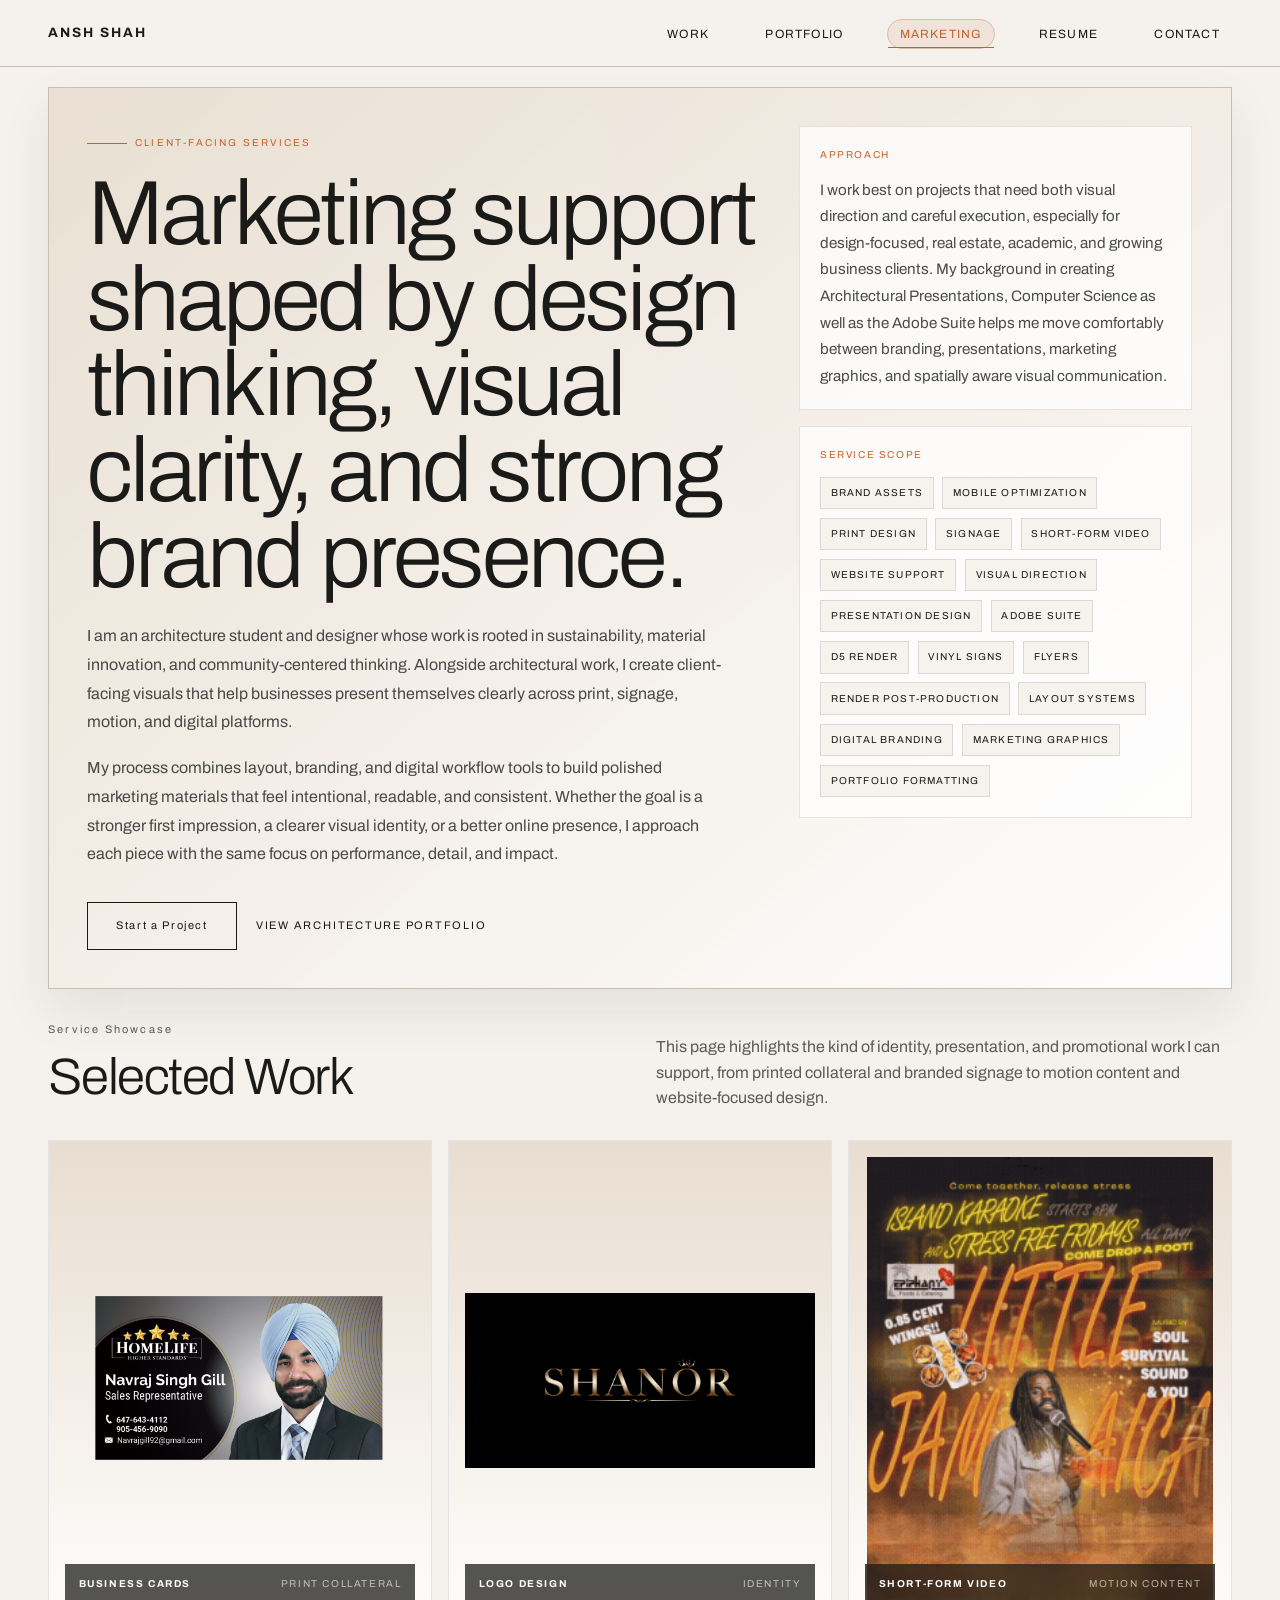
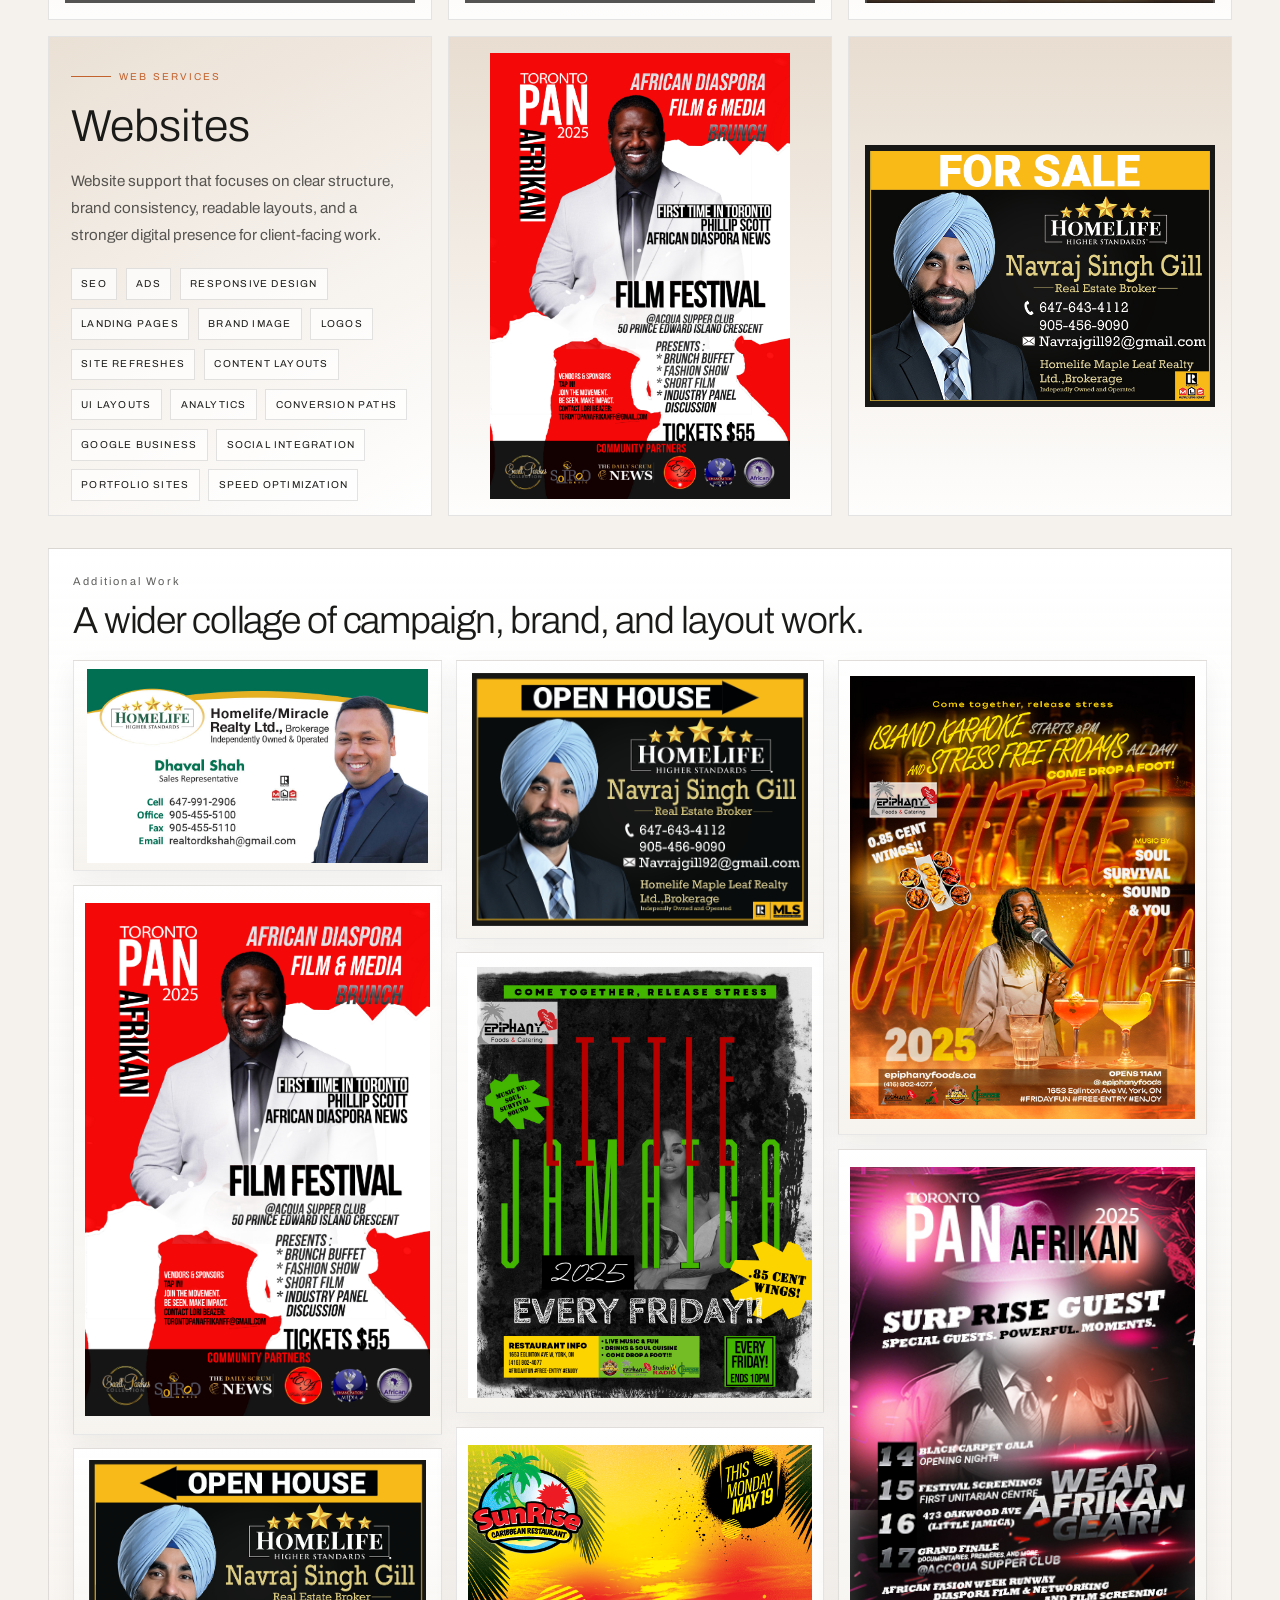
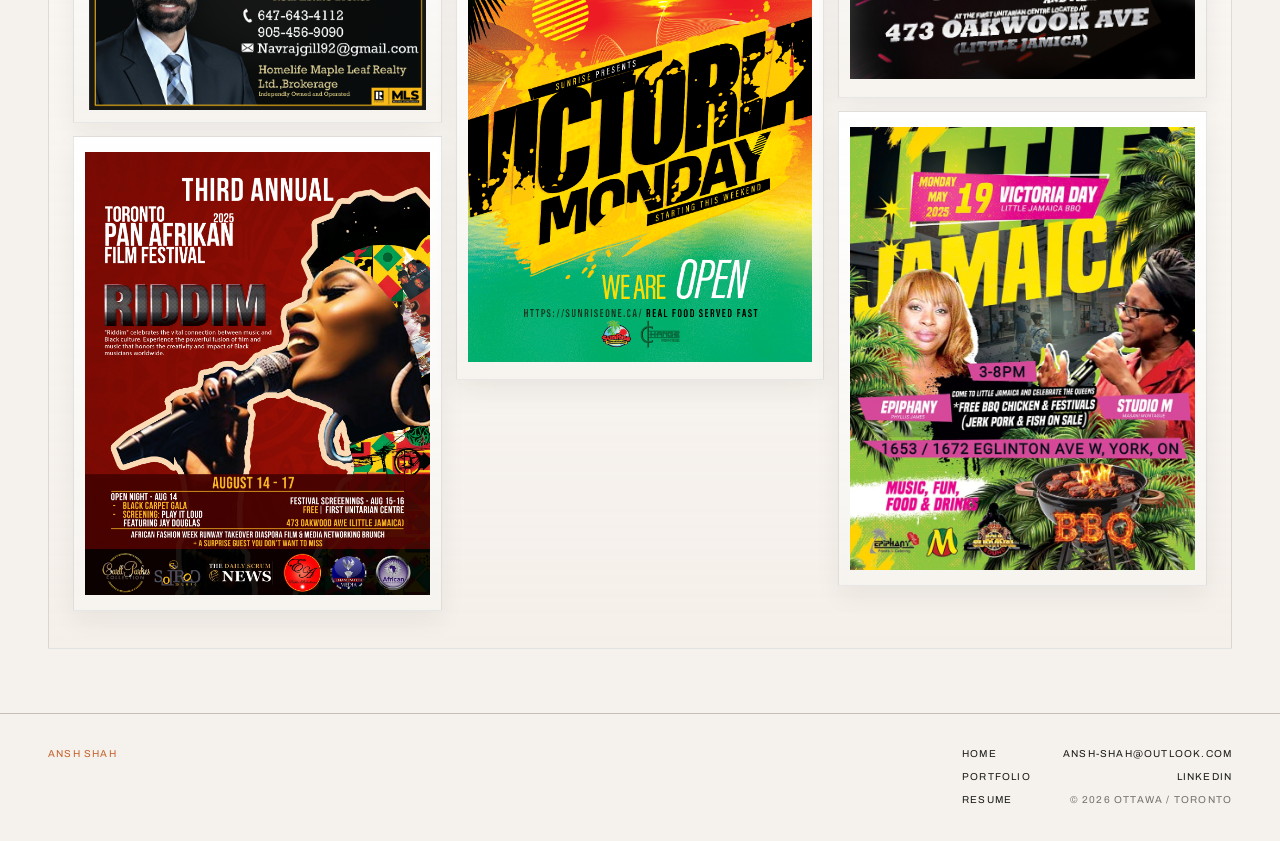
==== commit 1aef6d03: "Bust marketing stylesheet cache" ====
--- a/marketing.html
+++ b/marketing.html
@@ -10,7 +10,7 @@
   <link rel="preconnect" href="https://fonts.gstatic.com" crossorigin>
   <link href="https://fonts.googleapis.com/css2?family=Archivo:ital,wght@0,100..900;1,100..900&display=swap" rel="stylesheet">
 
-  <link rel="stylesheet" href="css/styles.css">
+  <link rel="stylesheet" href="css/styles.css?v=20260429-2">
 </head>
 <body>
   <nav class="sticky-nav">
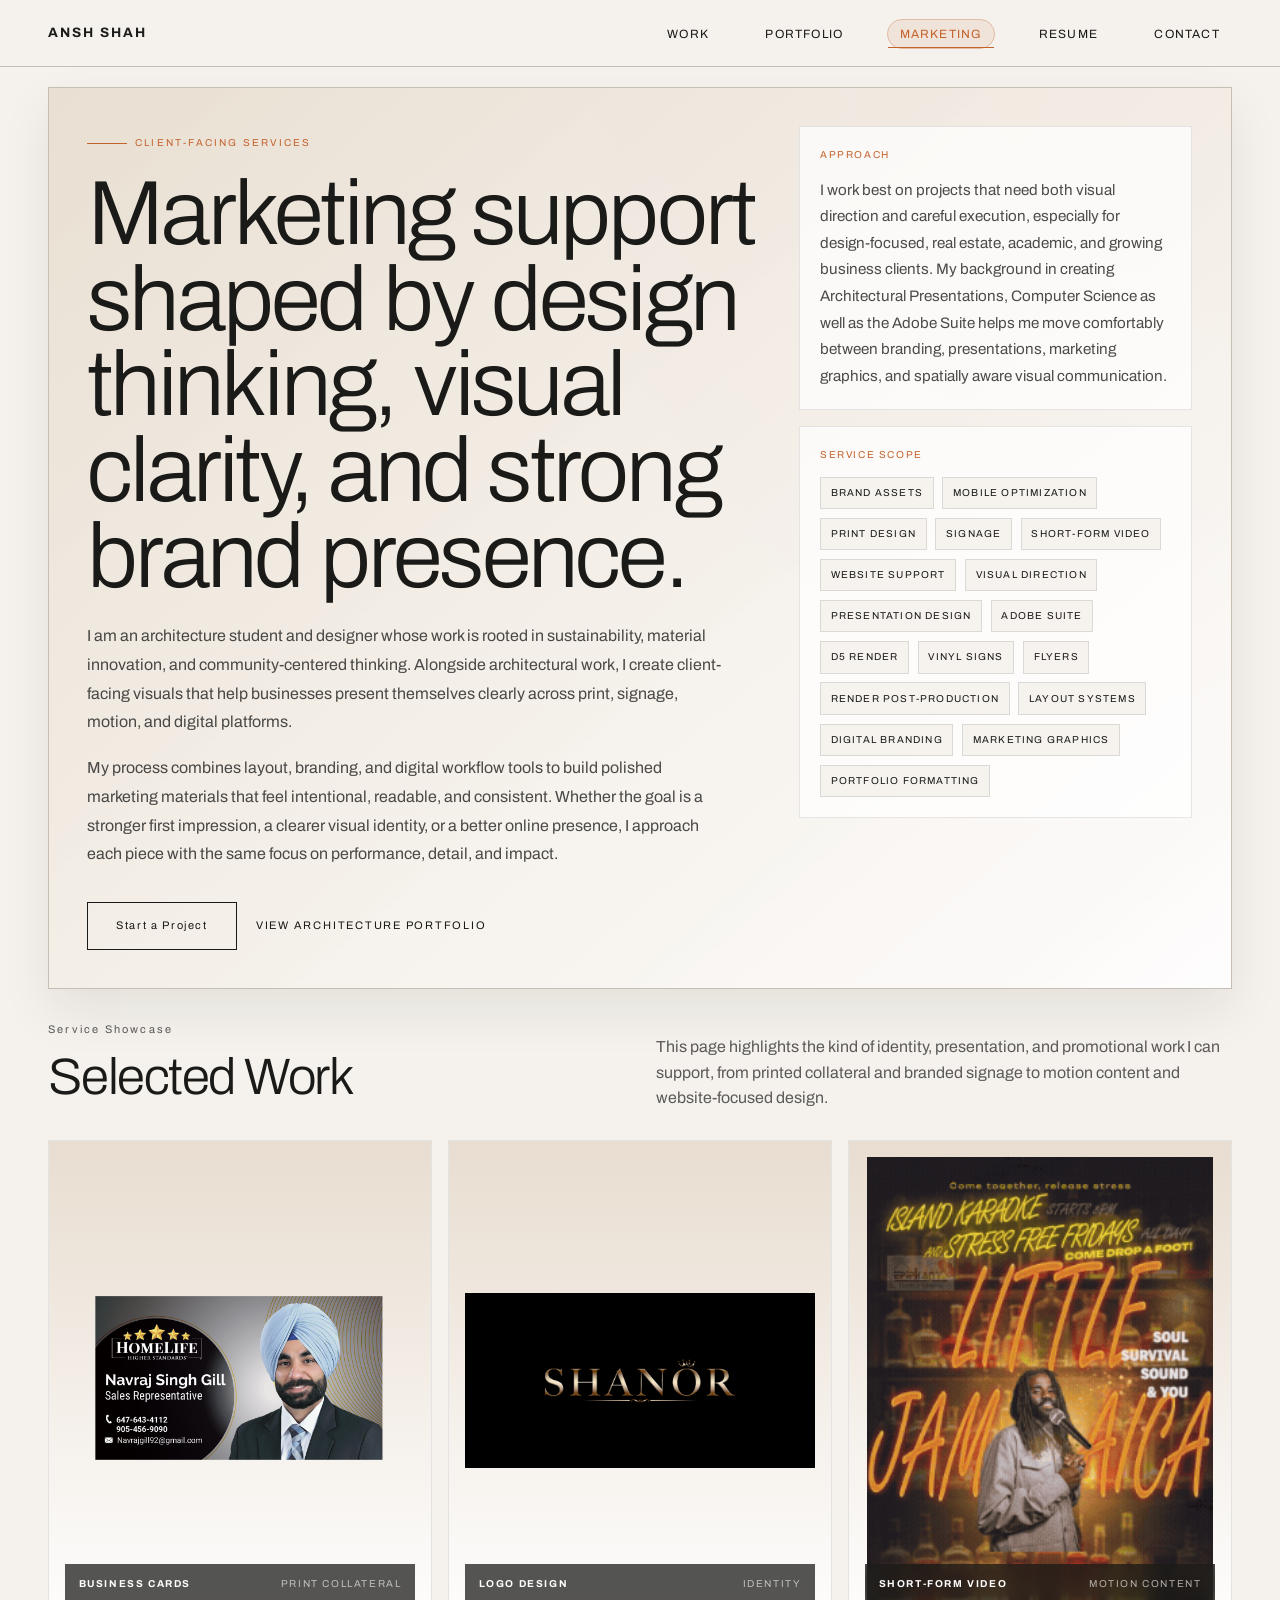
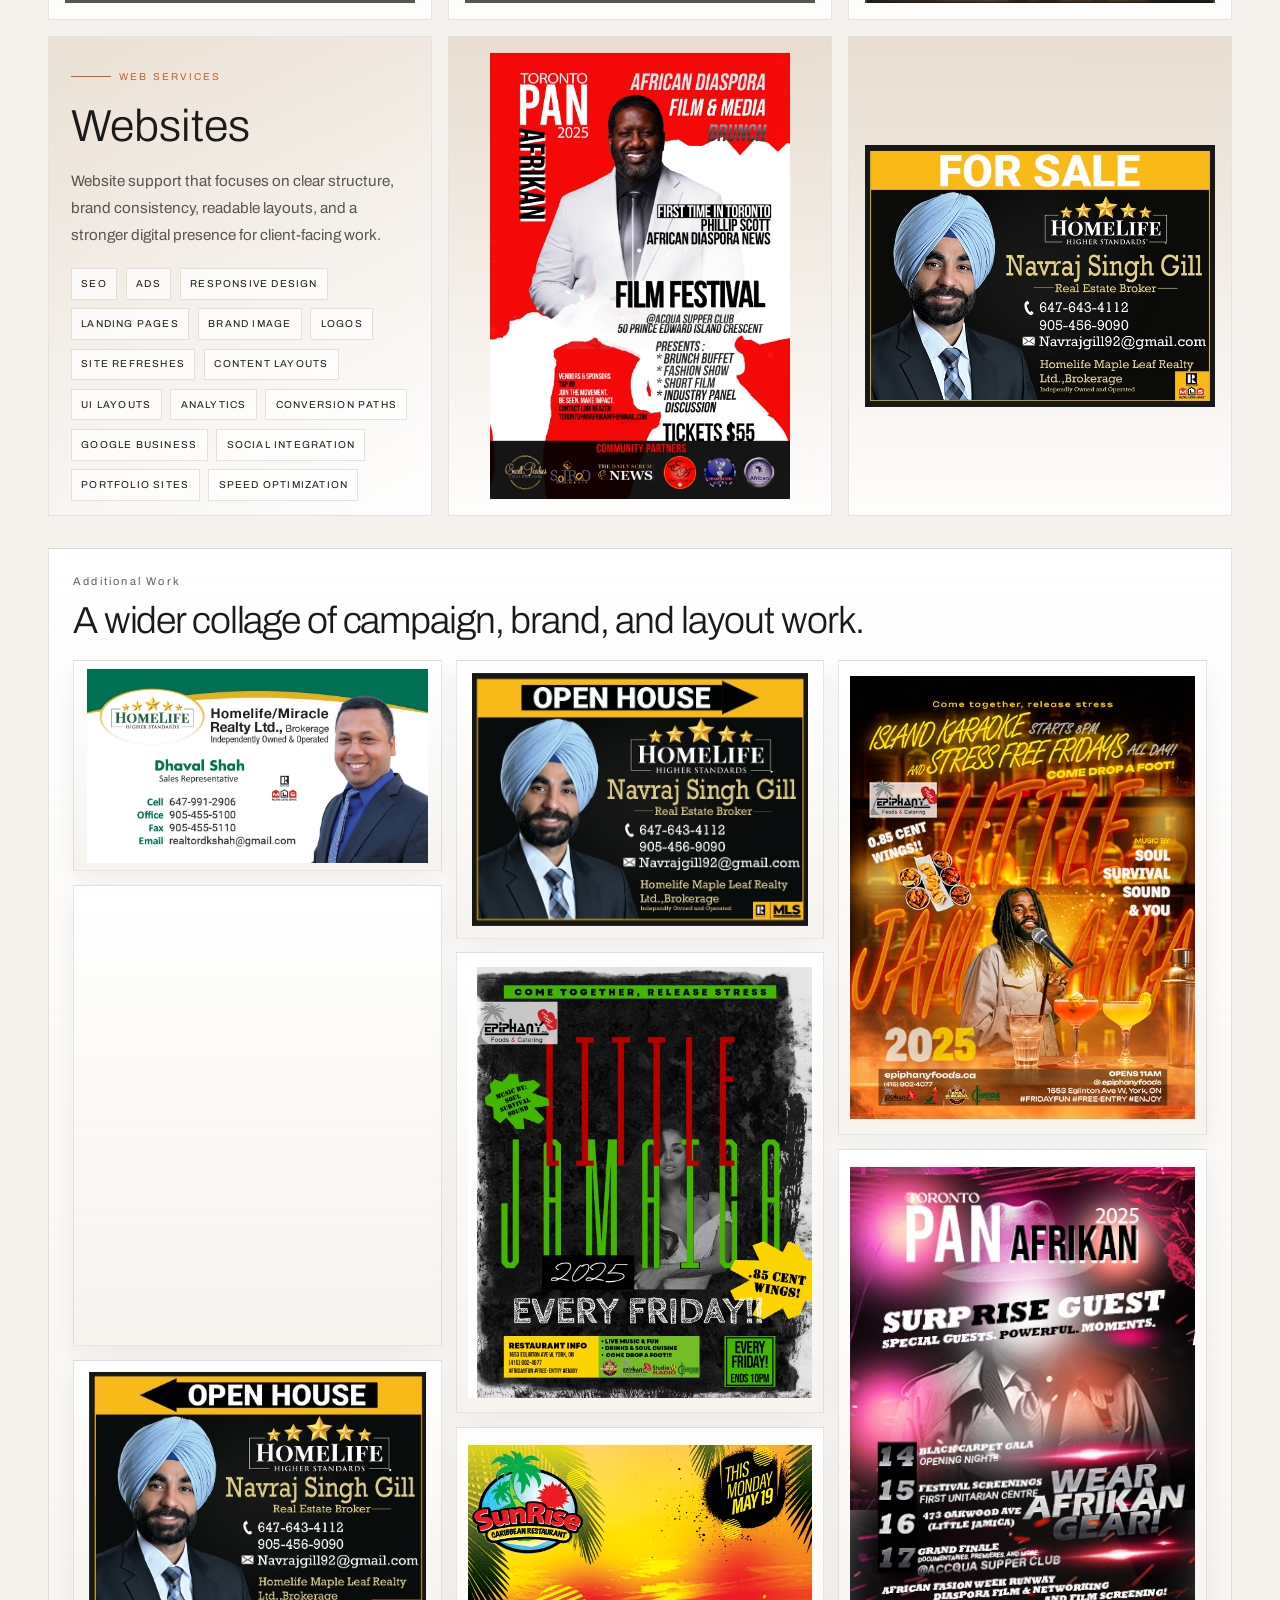
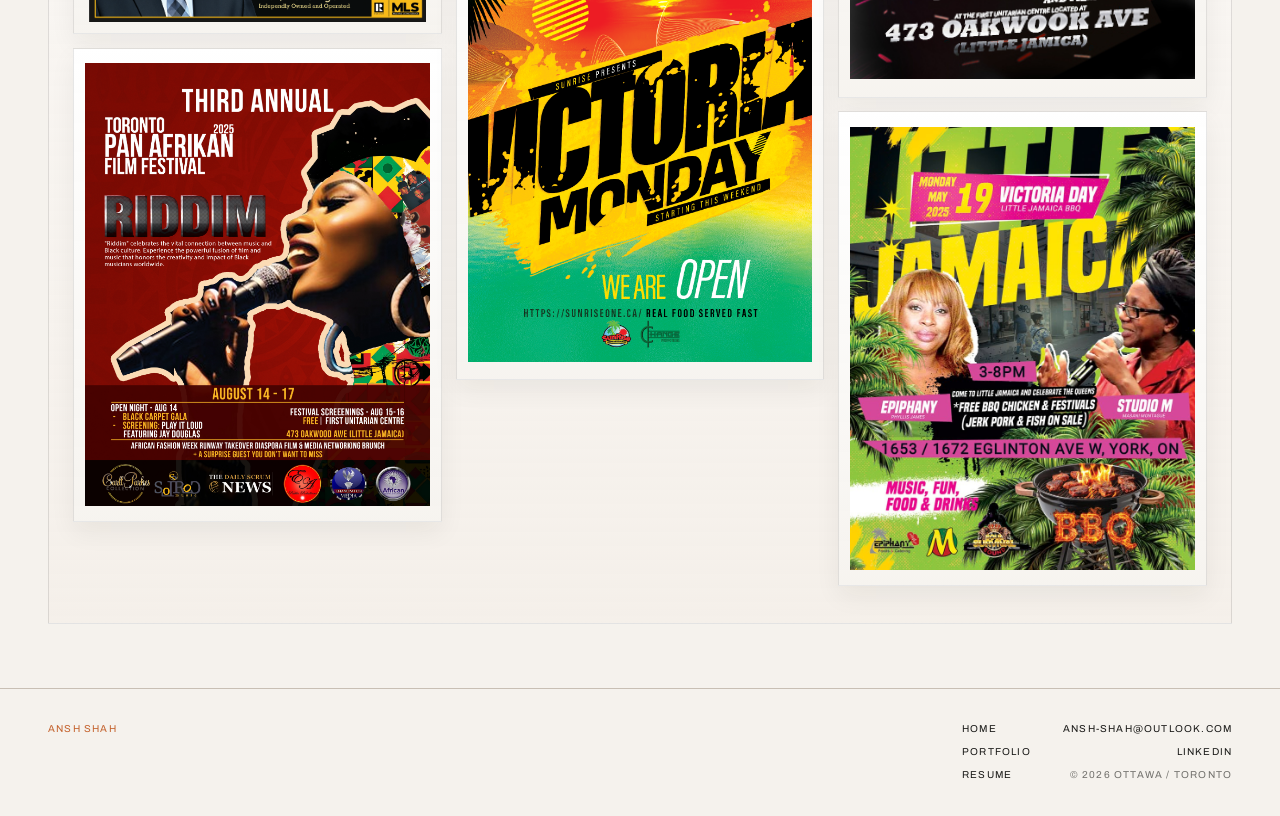
==== commit db12a9a5: "Replace marketing collage asset with video" ====
--- a/marketing.html
+++ b/marketing.html
@@ -221,8 +221,16 @@
           <figure class="marketing-collage-item" style="--ratio: 1050 / 600; --pad: 0.45rem;">
             <img src="assets/Social%20Media%20Page/Additional%20Work/1.png" alt="Additional marketing work sample 1" loading="lazy">
           </figure>
-          <figure class="marketing-collage-item" style="--ratio: 3675 / 5475;">
-            <img src="assets/Social%20Media%20Page/Additional%20Work/2.jpg" alt="Additional marketing work sample 2" loading="lazy">
+          <figure class="marketing-collage-item" style="--ratio: 256 / 320;">
+            <video
+              src="assets/Social%20Media%20Page/Additional%20Work/EVERYFRIDAY.mp4"
+              aria-label="Additional marketing work sample 2"
+              autoplay
+              muted
+              loop
+              playsinline
+              preload="metadata"
+            ></video>
           </figure>
           <figure class="marketing-collage-item" style="--ratio: 899 / 669;">
             <img src="assets/Social%20Media%20Page/Additional%20Work/6.png" alt="Additional marketing work sample 6" loading="lazy">
--- a/css/styles.css
+++ b/css/styles.css
@@ -586,7 +586,8 @@
   box-shadow: 0 10px 24px rgba(26, 26, 24, 0.06);
 }
 
-.marketing-collage-item img {
+.marketing-collage-item img,
+.marketing-collage-item video {
   width: 100%;
   height: 100%;
   object-fit: contain;
@@ -594,7 +595,8 @@
   transition: transform 0.35s ease;
 }
 
-.marketing-collage-item:hover img {
+.marketing-collage-item:hover img,
+.marketing-collage-item:hover video {
   transform: scale(1.015);
 }
 
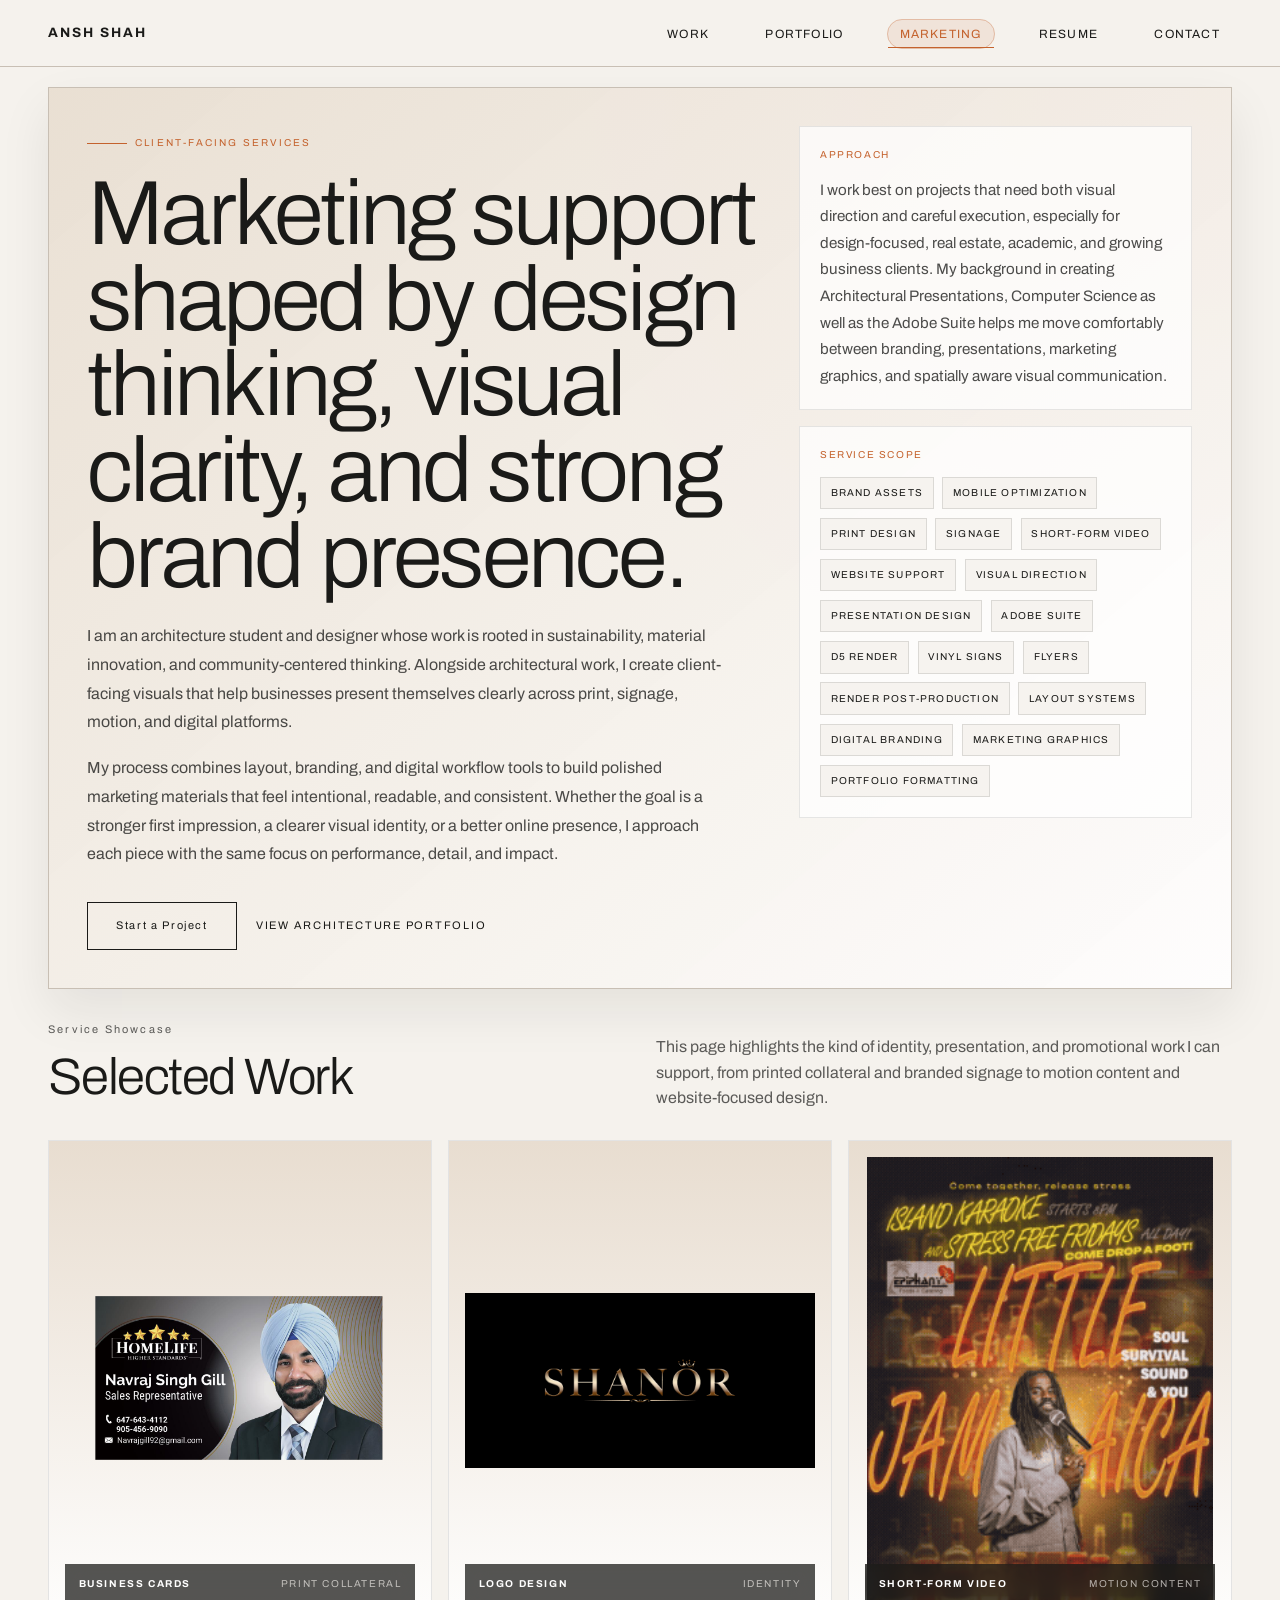
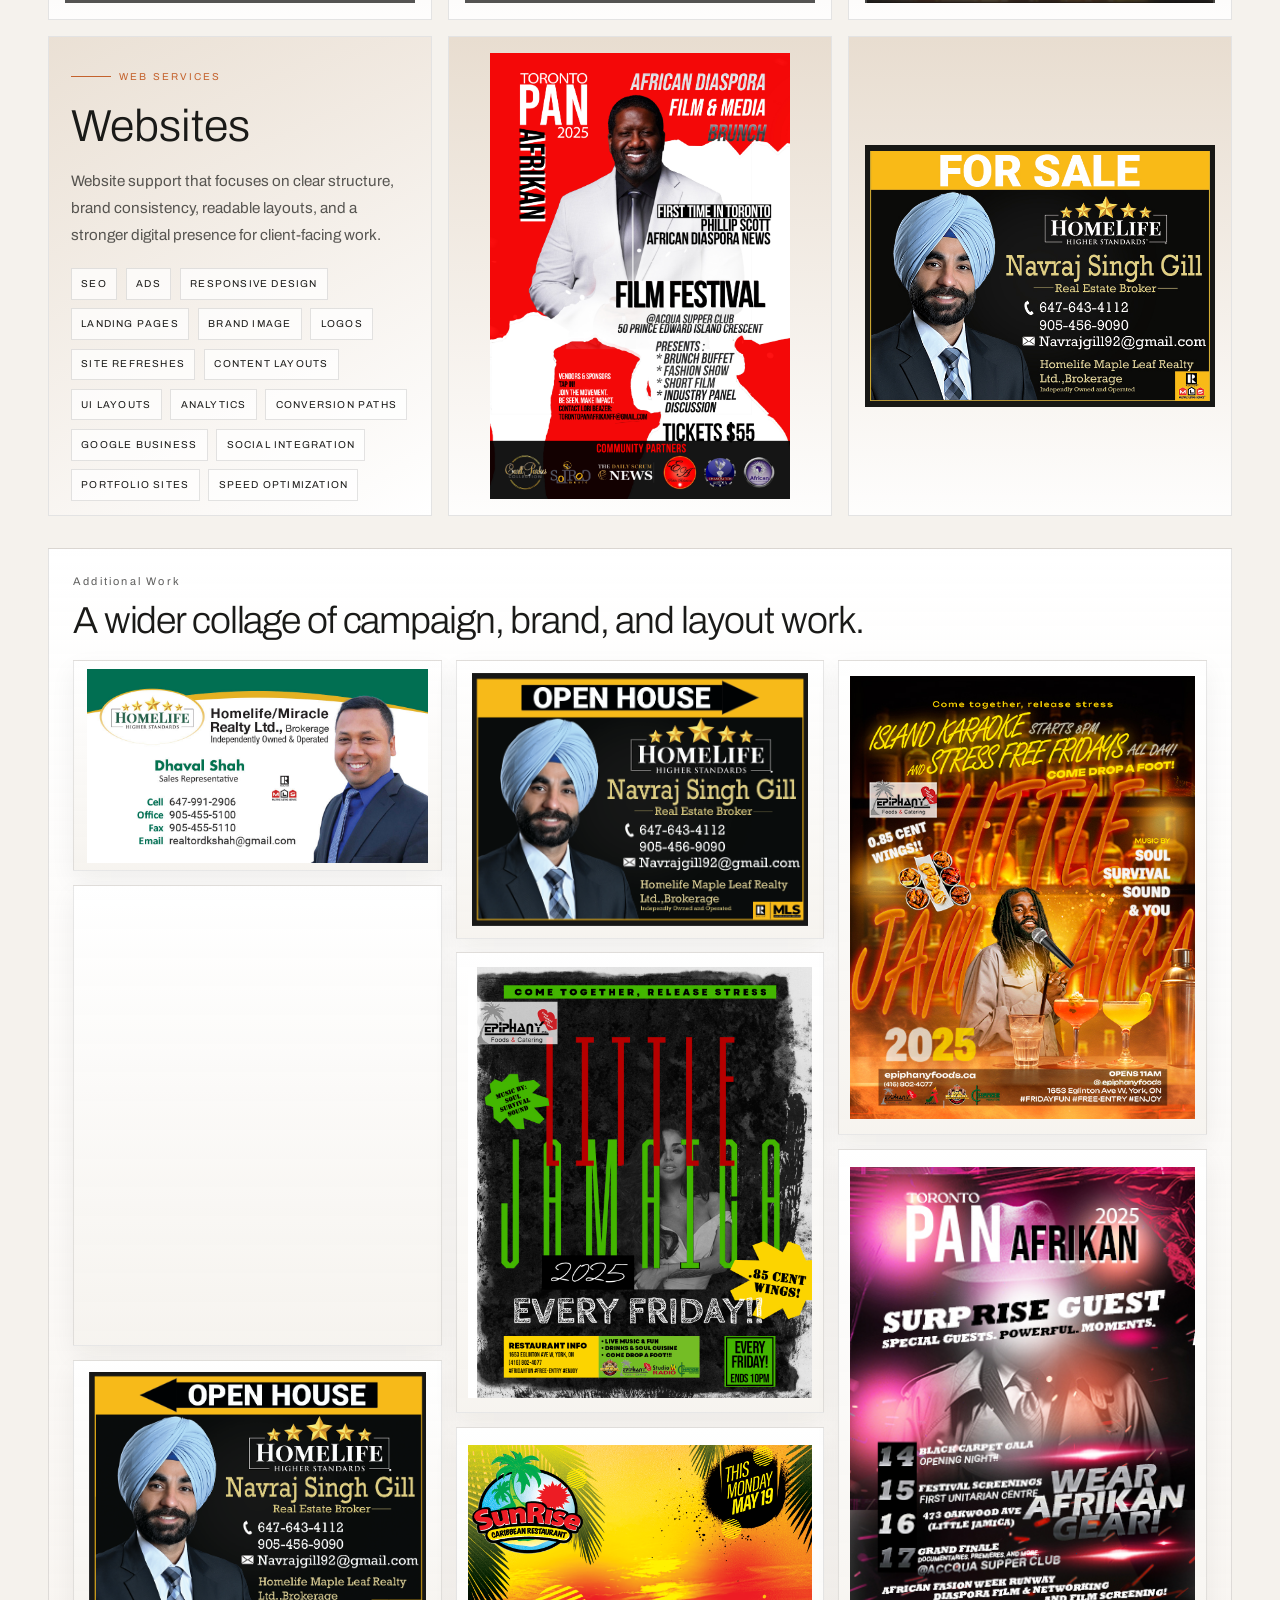
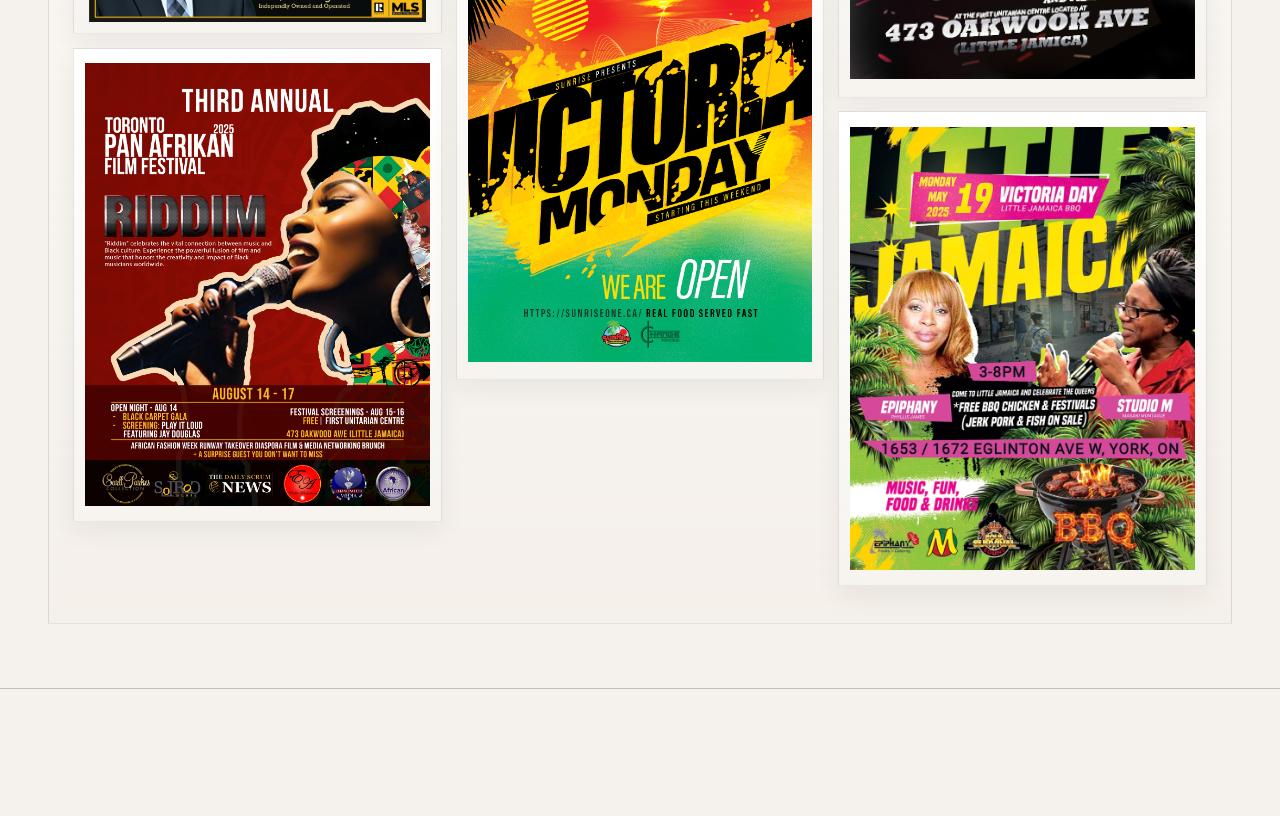
==== commit 6d2aa704: "Update marketing video preview" ====
--- a/marketing.html
+++ b/marketing.html
@@ -126,7 +126,16 @@
 
         <article class="marketing-tile" tabindex="0">
           <div class="marketing-tile-media">
-            <img src="assets/Social%20Media%20Page/Short_Video.gif" alt="Short-form video preview">
+            <video
+              src="assets/Social%20Media%20Page/Short_Video.mp4"
+              aria-label="Short-form video preview"
+              data-fallback-image="assets/Social%20Media%20Page/Short_Video.gif"
+              autoplay
+              muted
+              loop
+              playsinline
+              preload="metadata"
+            ></video>
           </div>
           <div class="marketing-tile-label">
             <strong>Short-Form Video</strong>
--- a/css/styles.css
+++ b/css/styles.css
@@ -638,7 +638,8 @@
     var(--accent-light);
 }
 
-.marketing-tile-media img {
+.marketing-tile-media img,
+.marketing-tile-media video {
   width: 100%;
   height: 100%;
   object-fit: contain;
@@ -646,8 +647,11 @@
 }
 
 .marketing-tile:hover .marketing-tile-media img,
+.marketing-tile:hover .marketing-tile-media video,
 .marketing-tile:focus-visible .marketing-tile-media img,
-.marketing-tile:focus-within .marketing-tile-media img {
+.marketing-tile:focus-visible .marketing-tile-media video,
+.marketing-tile:focus-within .marketing-tile-media img,
+.marketing-tile:focus-within .marketing-tile-media video {
   transform: scale(1.03);
 }
 
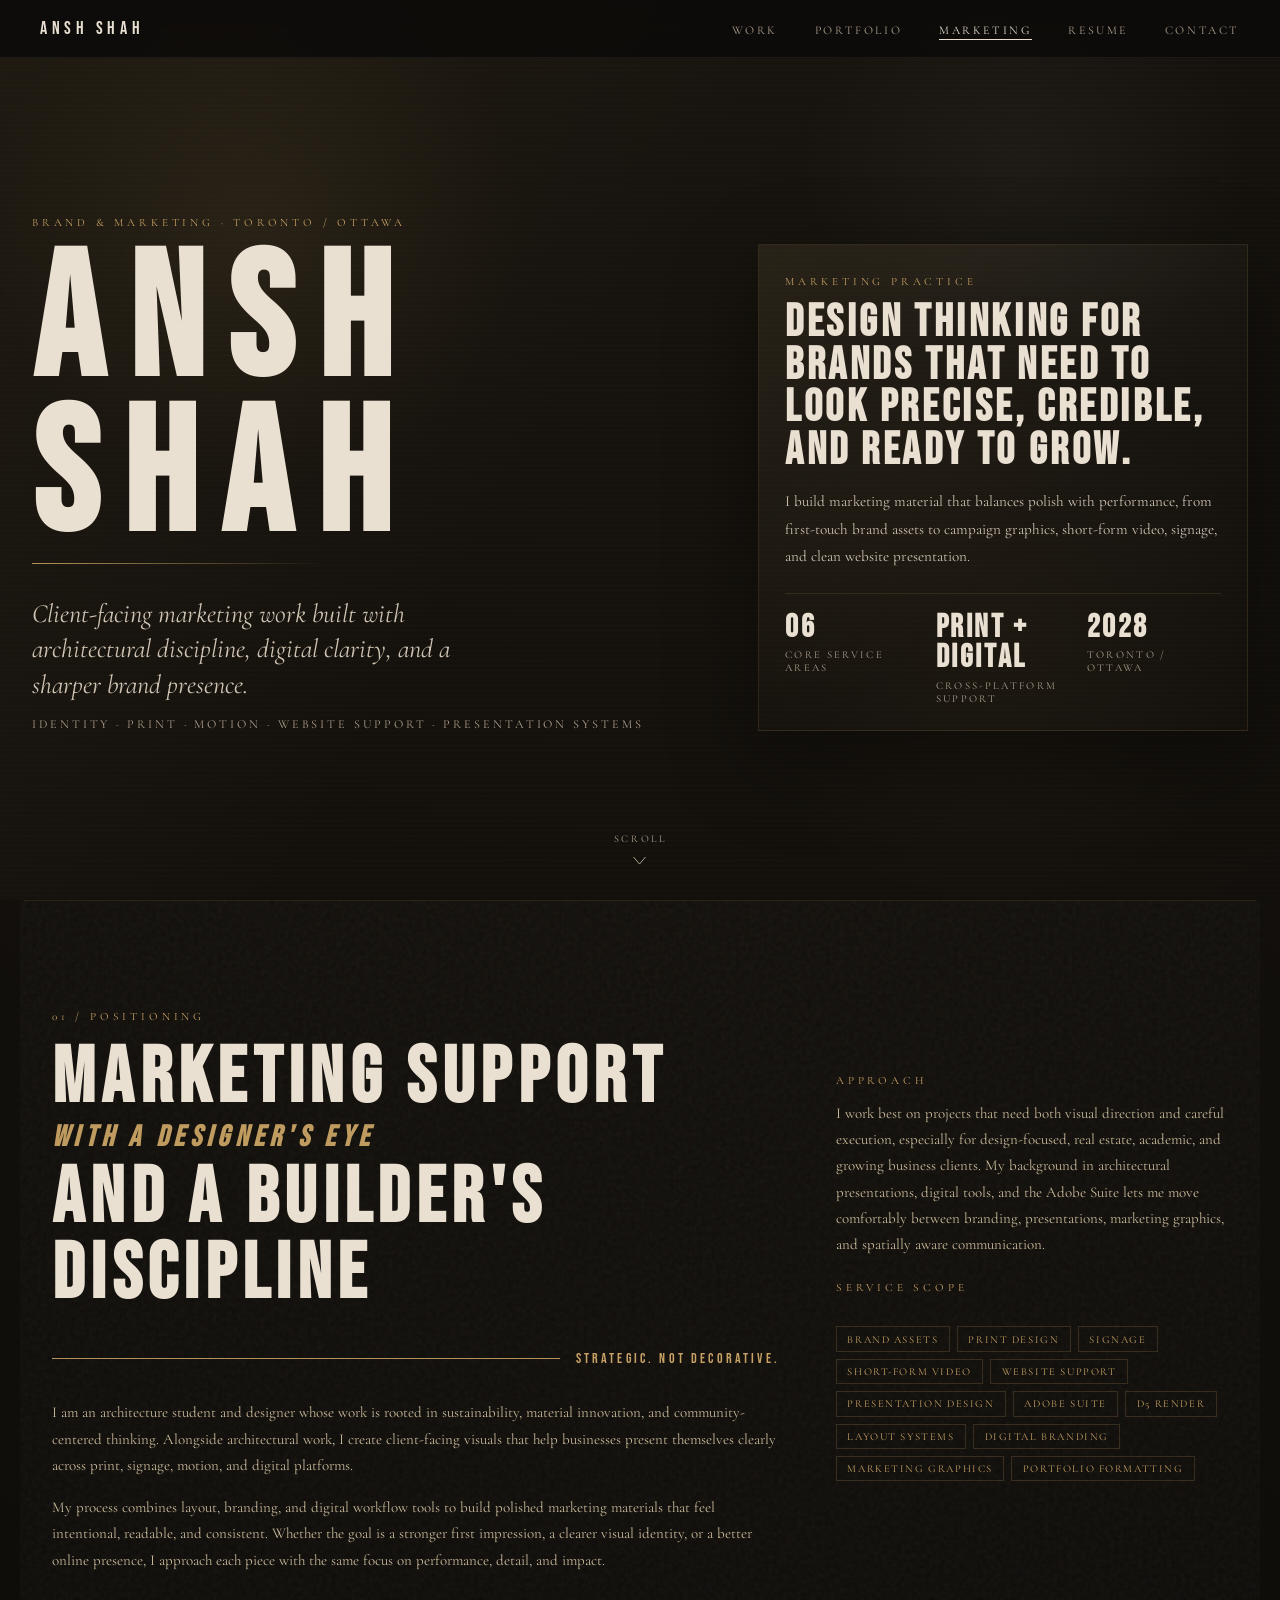
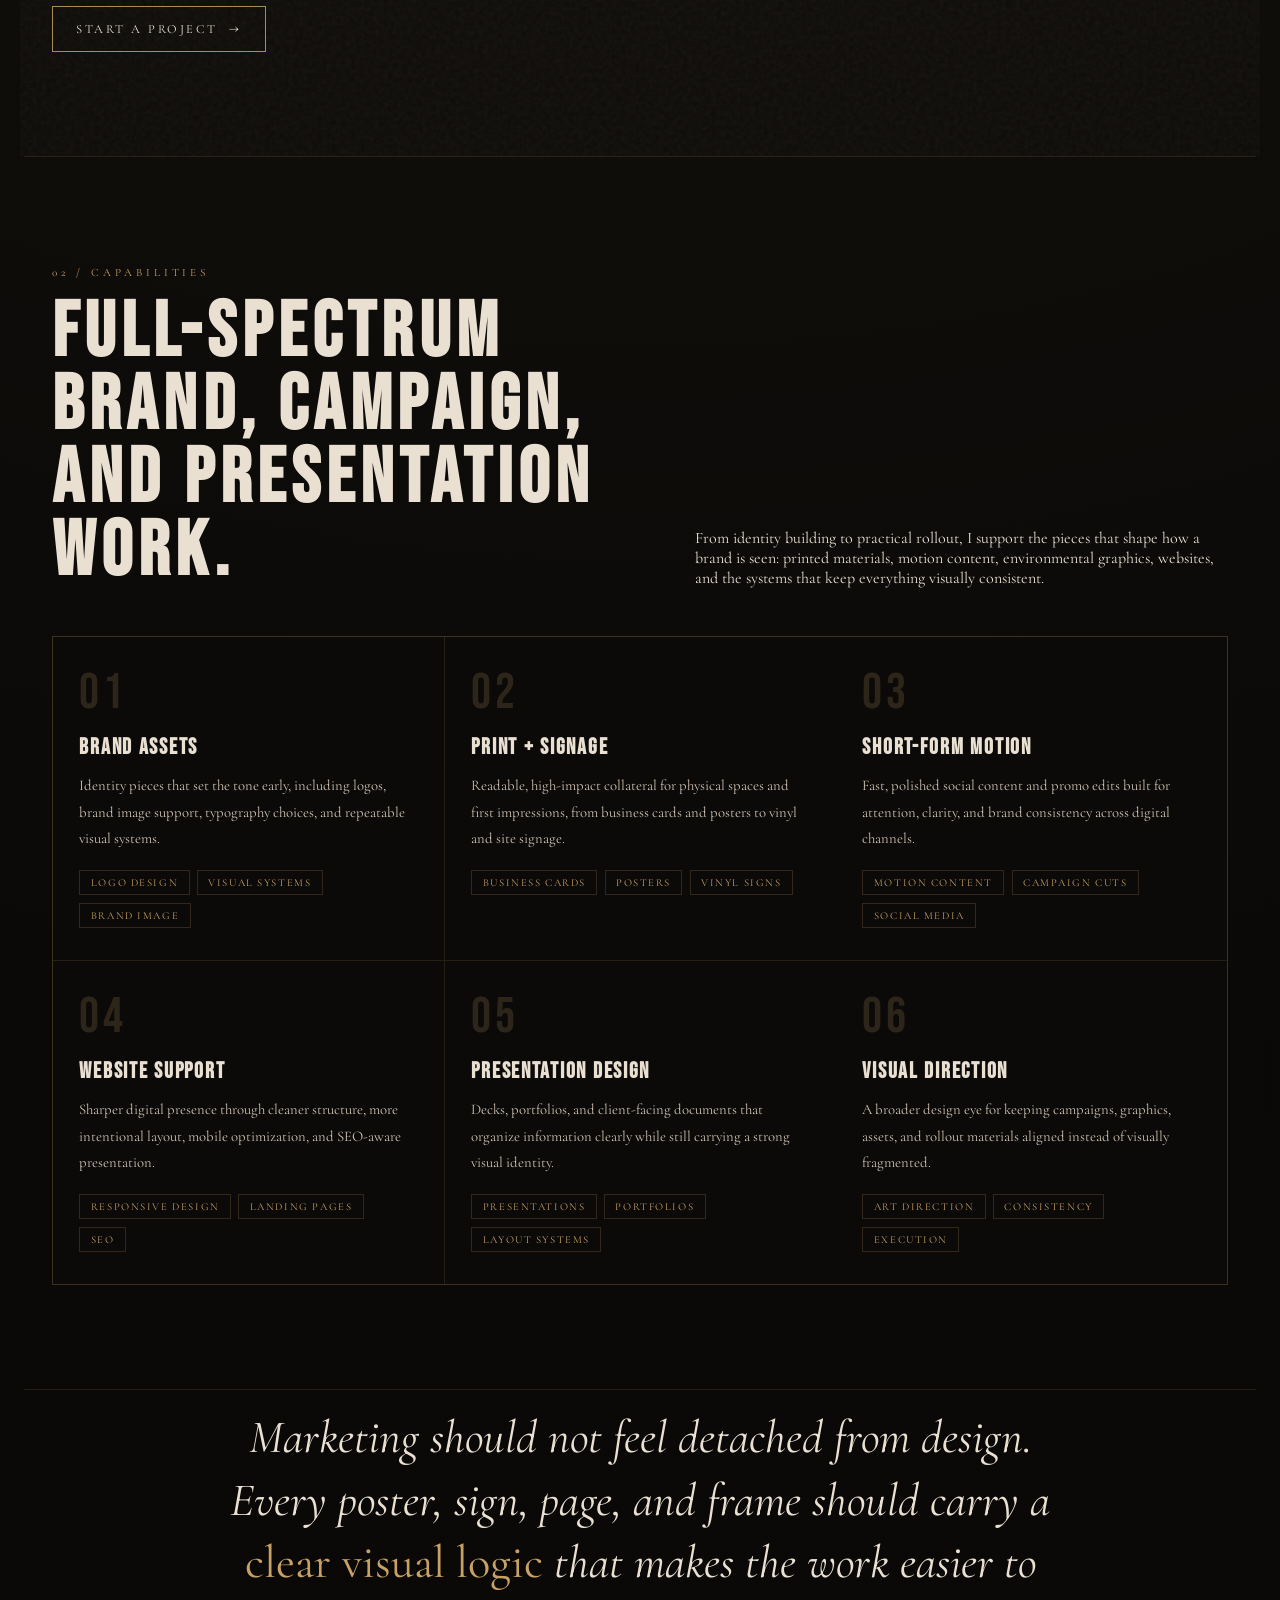
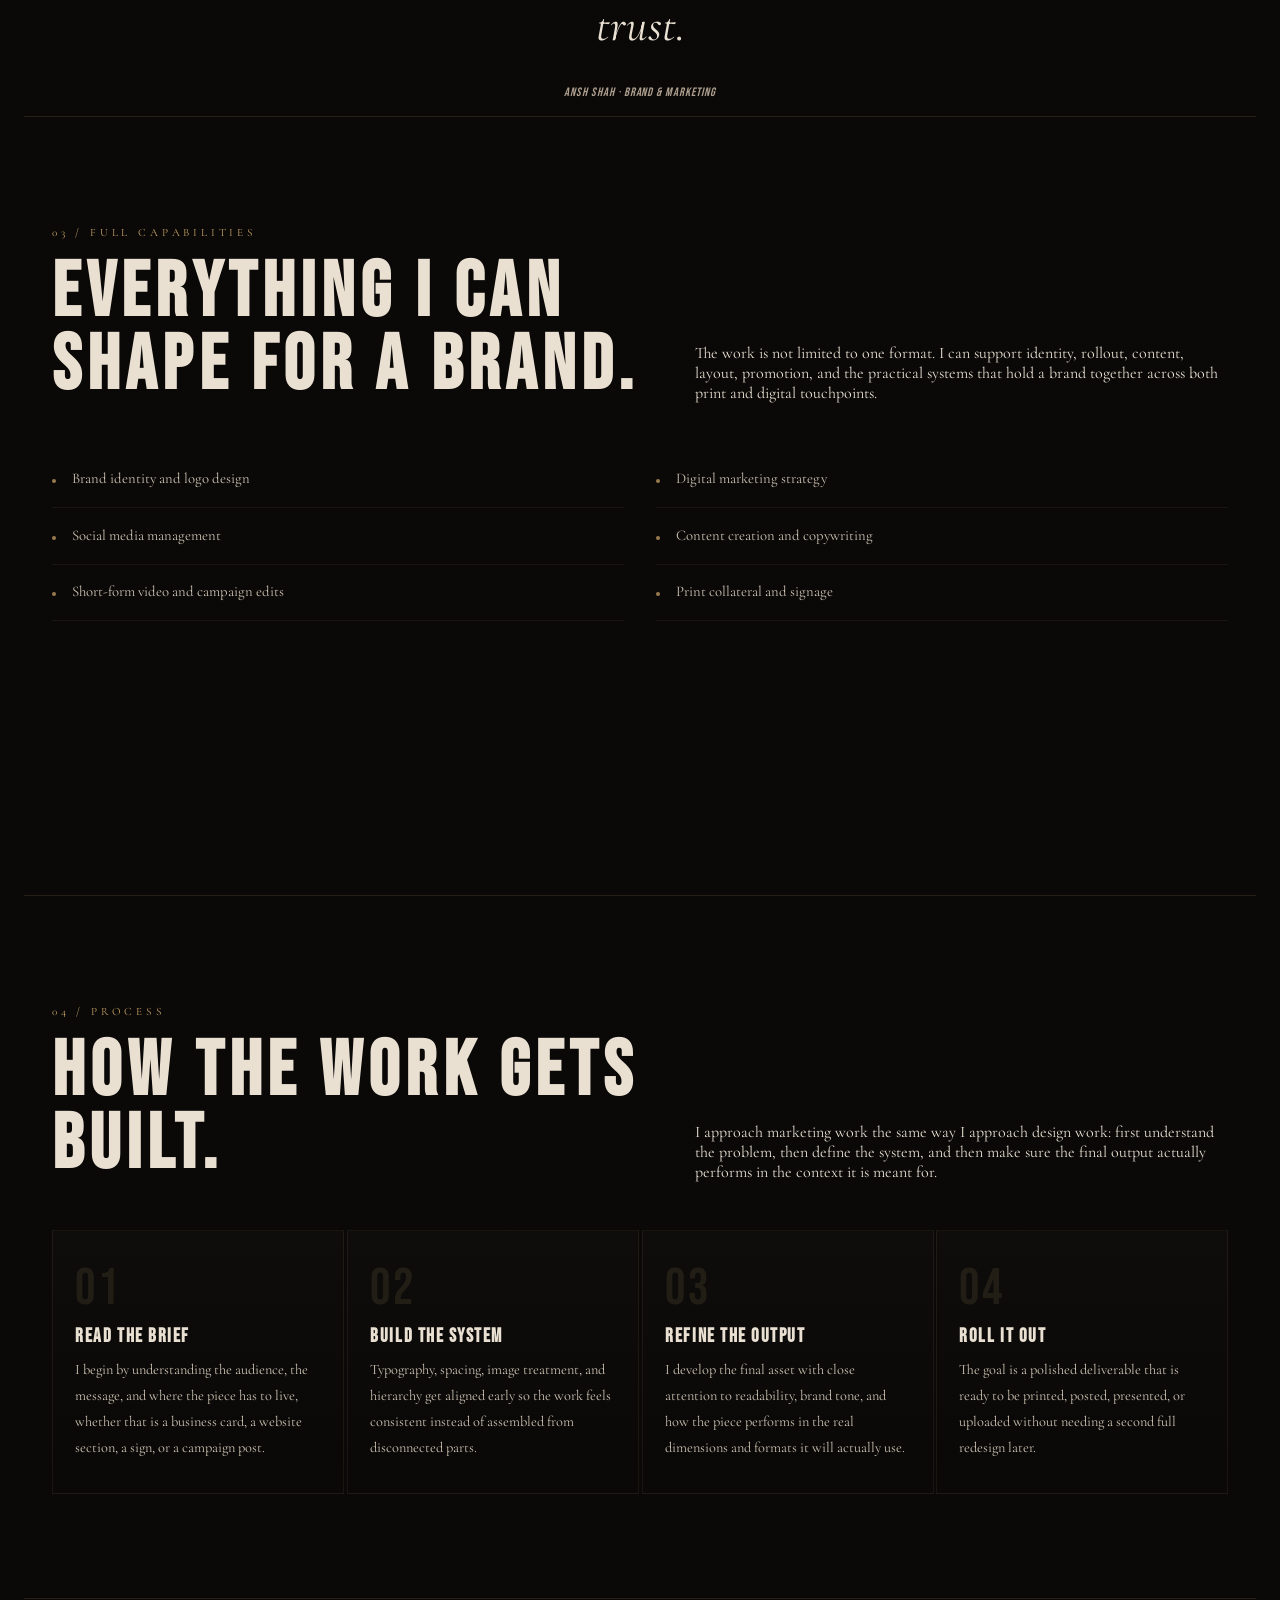
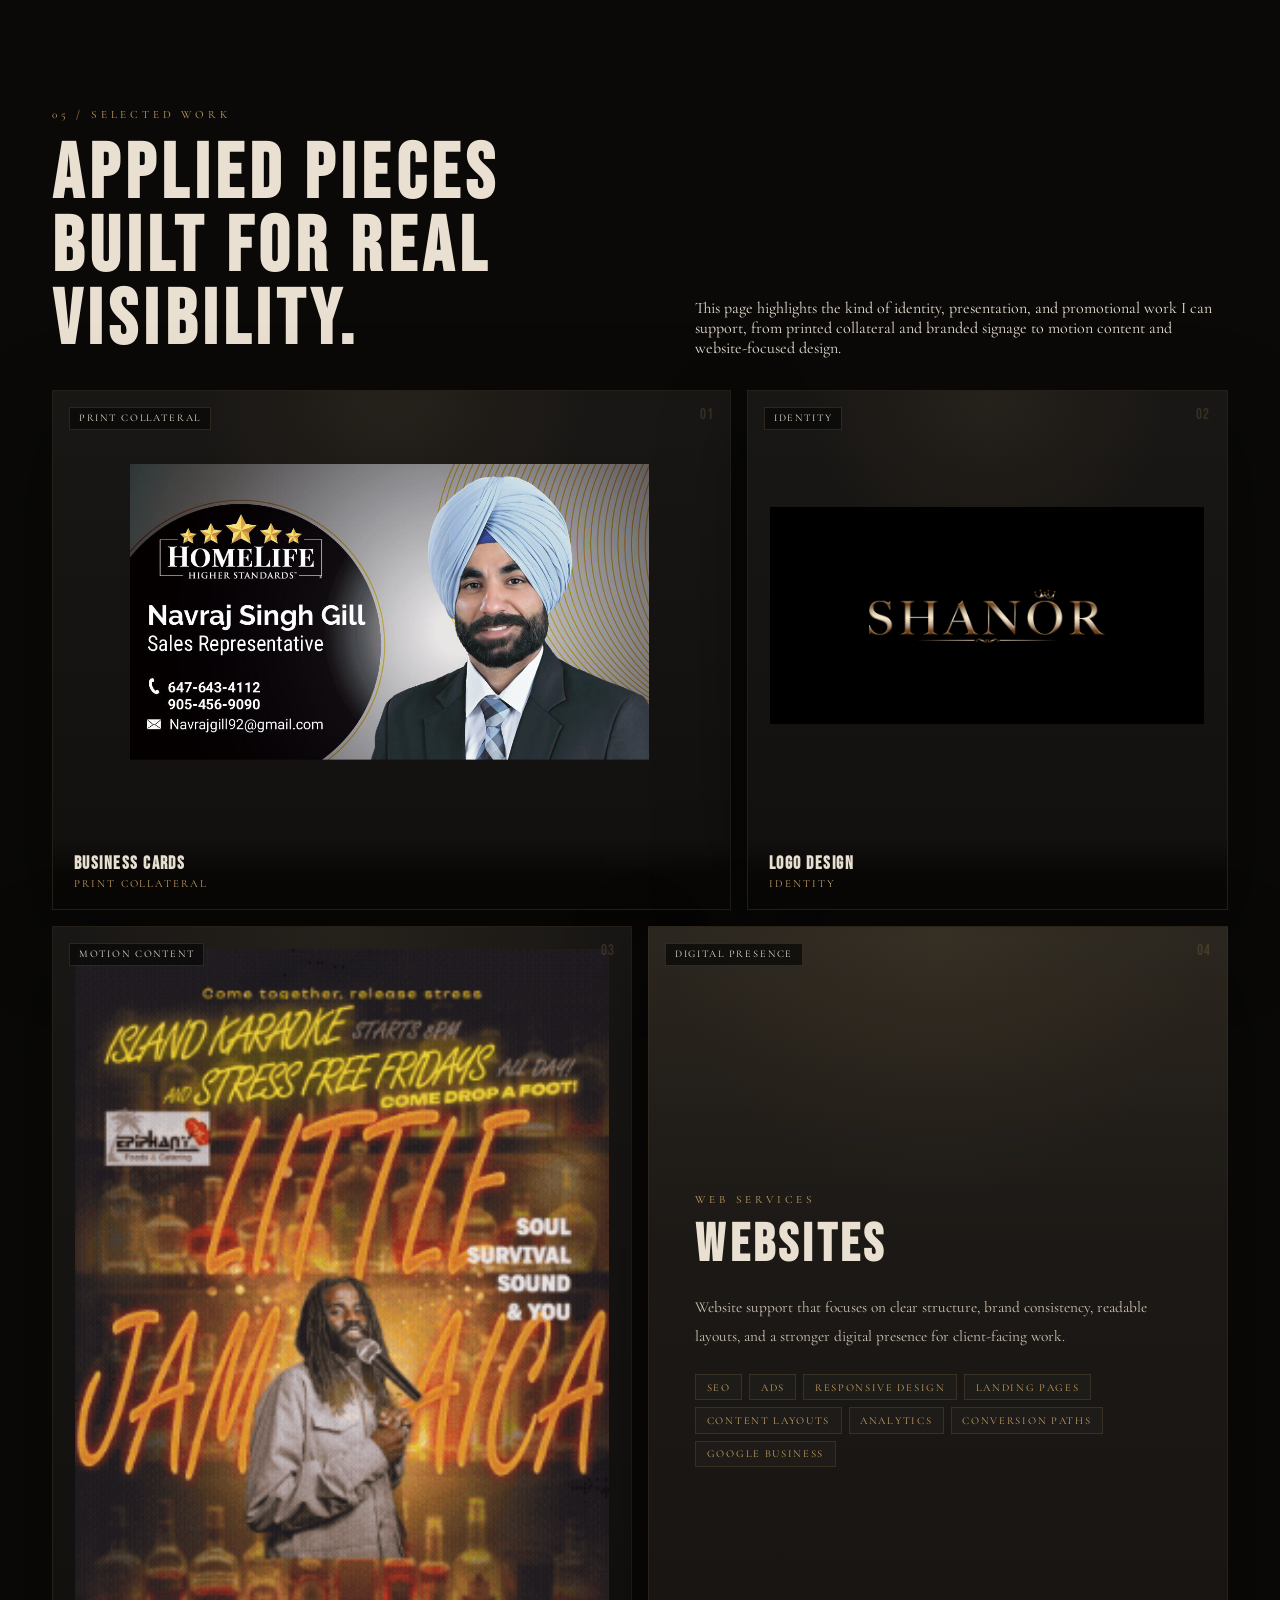
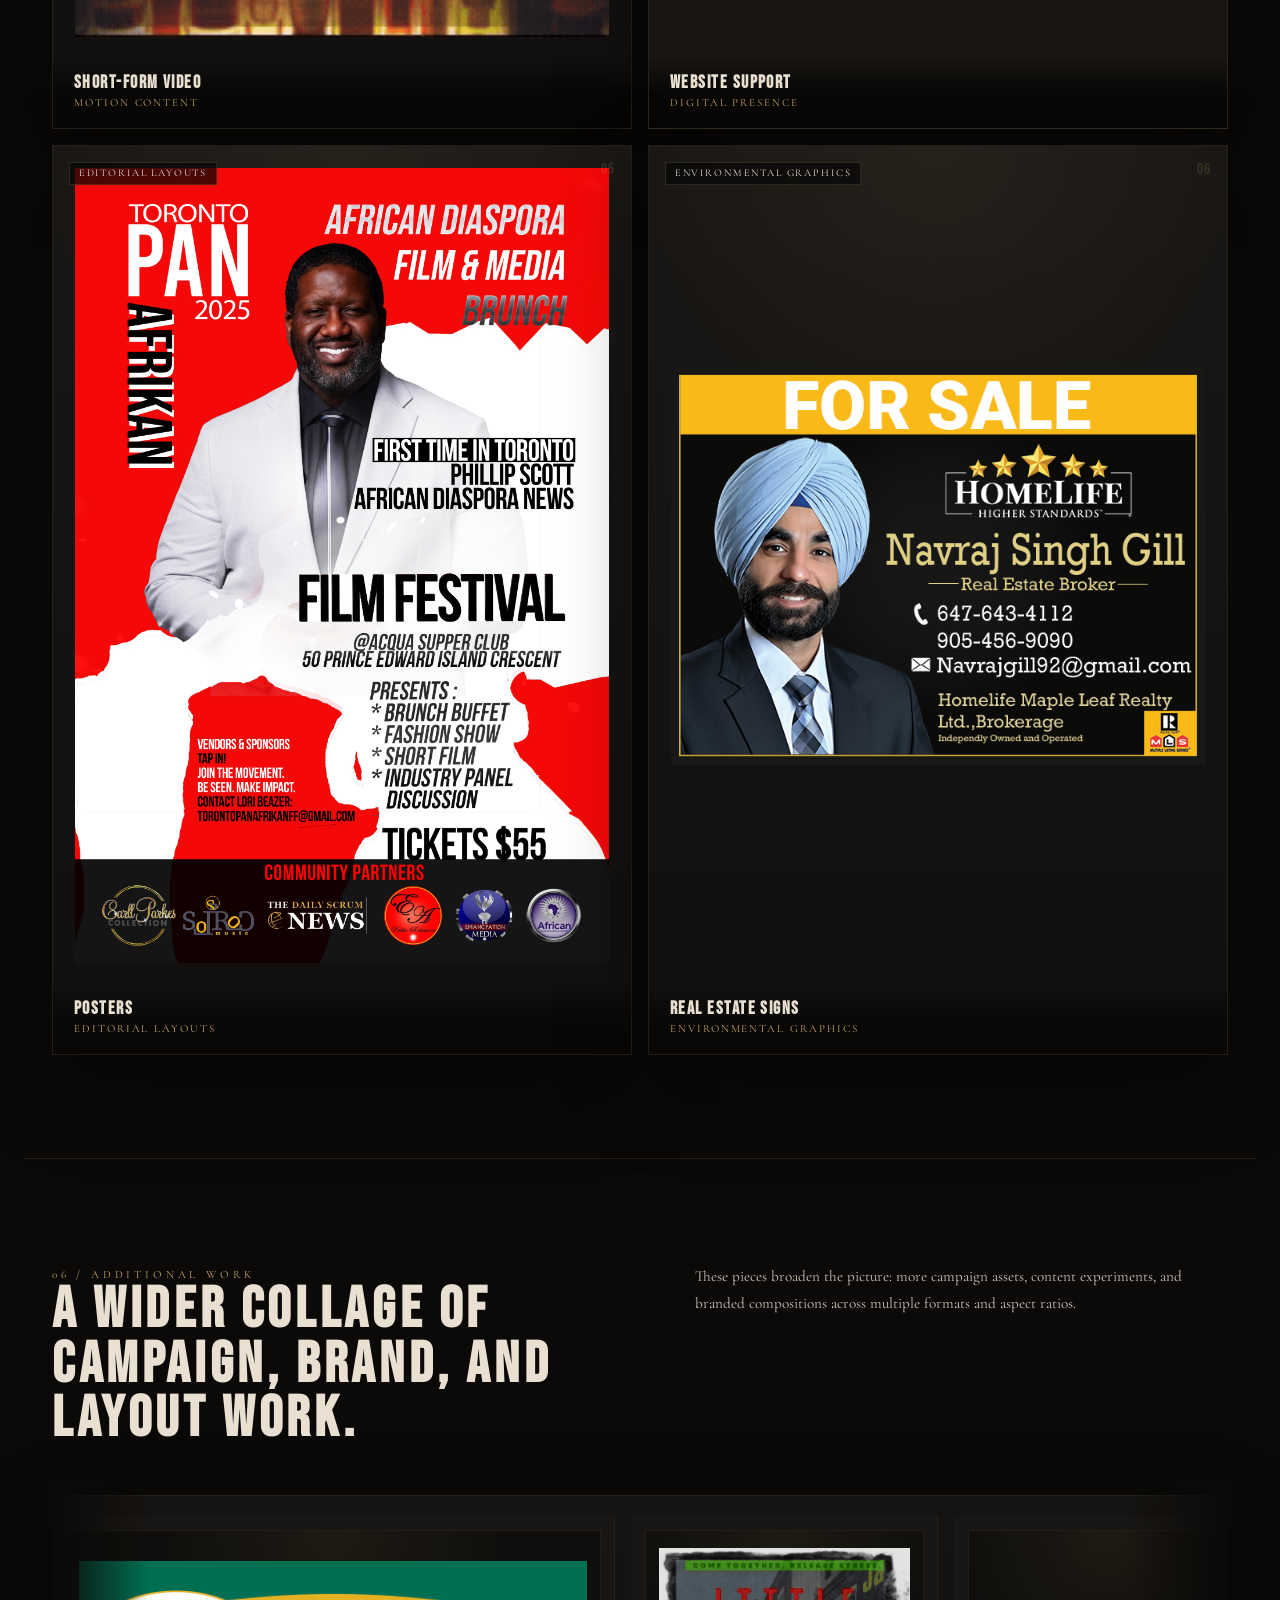
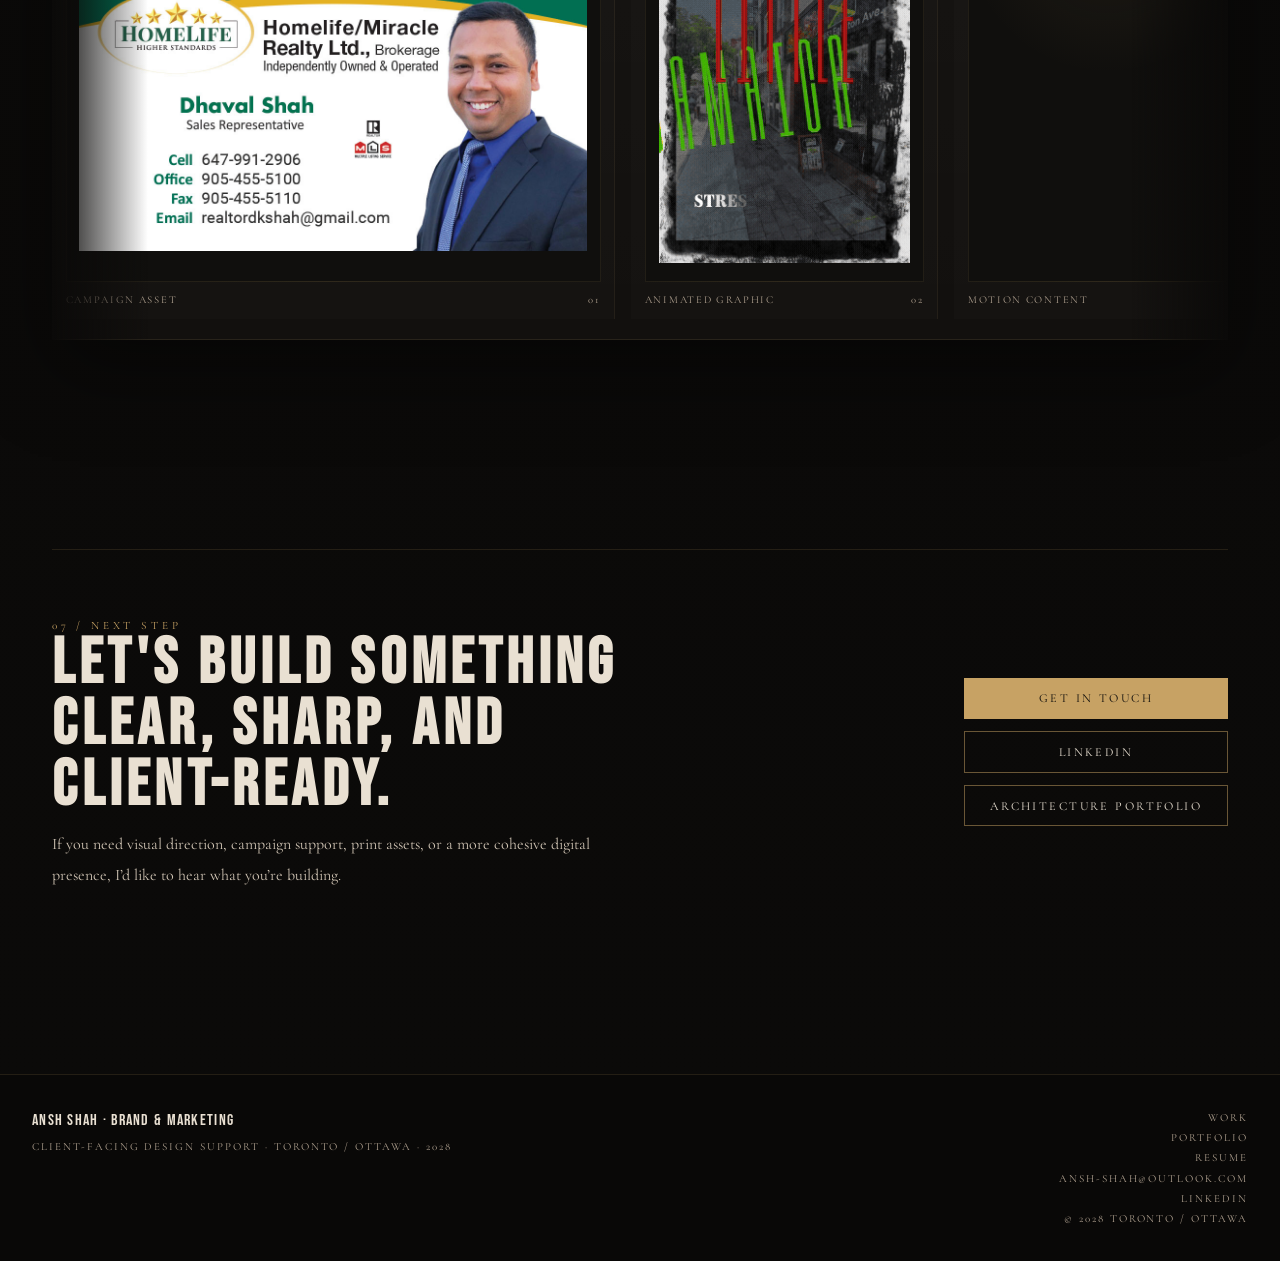
==== commit 7f5c5417: "Refresh site pages and replace resume" ====
--- a/marketing.html
+++ b/marketing.html
@@ -5,15 +5,1397 @@
   <meta name="viewport" content="width=device-width, initial-scale=1.0">
   <title>Marketing | Ansh Shah</title>
   <meta name="description" content="Client-facing marketing services by Ansh Shah, including brand collateral, signage, short-form video, and website support.">
-
   <link rel="preconnect" href="https://fonts.googleapis.com">
   <link rel="preconnect" href="https://fonts.gstatic.com" crossorigin>
-  <link href="https://fonts.googleapis.com/css2?family=Archivo:ital,wght@0,100..900;1,100..900&display=swap" rel="stylesheet">
-
-  <link rel="stylesheet" href="css/styles.css?v=20260429-2">
+  <link href="https://fonts.googleapis.com/css2?family=Cormorant+Garamond:ital,wght@0,300;0,400;0,600;1,300;1,400&family=Bebas+Neue&display=swap" rel="stylesheet">
+  <style>
+    *, *::before, *::after { box-sizing: border-box; margin: 0; padding: 0; }
+
+    :root {
+      --bg: #0b0a09;
+      --surface: #12100e;
+      --surface-2: #171411;
+      --cream: #e9e0d2;
+      --light: #cfc3b3;
+      --muted: #afa08f;
+      --accent: #c7a264;
+      --accent-soft: rgba(199, 162, 100, 0.16);
+      --line: rgba(199, 162, 100, 0.14);
+      --nav-h: 58px;
+      --max: 1240px;
+      --shadow: 0 30px 80px rgba(0, 0, 0, 0.42);
+    }
+
+    html { scroll-behavior: smooth; }
+
+    body {
+      background:
+        radial-gradient(circle at top, rgba(199, 162, 100, 0.08), transparent 30%),
+        linear-gradient(180deg, #090807 0%, #0b0a09 100%);
+      color: var(--cream);
+      font-family: "Cormorant Garamond", Georgia, serif;
+      overflow-x: hidden;
+    }
+
+    a { color: inherit; text-decoration: none; }
+    img, video { display: block; width: 100%; max-width: 100%; }
+
+    .sticky-nav {
+      position: fixed;
+      top: 0;
+      left: 0;
+      right: 0;
+      height: 58px;
+      display: flex;
+      align-items: center;
+      justify-content: space-between;
+      padding: 0 2.5rem;
+      z-index: 1000;
+      background: rgba(11, 10, 9, 0.82);
+      backdrop-filter: blur(18px);
+      border-bottom: 1px solid rgba(200, 191, 180, 0.08);
+      transition:
+        background 0.3s ease,
+        border-color 0.3s ease,
+        box-shadow 0.3s ease;
+    }
+
+    .sticky-nav.is-scrolled {
+      background: rgba(11, 10, 9, 0.94);
+      border-color: rgba(200, 191, 180, 0.14);
+      box-shadow: 0 10px 24px rgba(0, 0, 0, 0.16);
+    }
+
+    .nav-name {
+      font-family: "Bebas Neue", sans-serif;
+      font-size: 1.1rem;
+      letter-spacing: 0.26em;
+      color: var(--cream);
+      white-space: nowrap;
+    }
+
+    .nav-links {
+      display: flex;
+      gap: 2.3rem;
+      list-style: none;
+    }
+
+    .nav-links a,
+    .mobile-nav-links a {
+      position: relative;
+      font-size: 0.74rem;
+      letter-spacing: 0.22em;
+      text-transform: uppercase;
+      color: var(--muted);
+      transition: color 0.25s ease;
+    }
+
+    .nav-links a::after,
+    .mobile-nav-links a::after {
+      content: "";
+      position: absolute;
+      left: 0;
+      bottom: -0.22rem;
+      width: 0;
+      height: 1px;
+      background: currentColor;
+      transition: width 0.3s cubic-bezier(0.16, 1, 0.3, 1);
+    }
+
+    .nav-links a:hover,
+    .nav-links a.active,
+    .mobile-nav-links a:hover,
+    .mobile-nav-links a.active {
+      color: var(--cream);
+    }
+
+    .nav-links a:hover::after,
+    .nav-links a.active::after,
+    .mobile-nav-links a:hover::after,
+    .mobile-nav-links a.active::after {
+      width: 100%;
+    }
+
+    .hamburger {
+      display: none;
+      width: 2.5rem;
+      height: 2.5rem;
+      border: 0;
+      background: transparent;
+      cursor: pointer;
+      align-items: center;
+      justify-content: center;
+      padding: 0;
+    }
+
+    .hamburger span {
+      display: block;
+      width: 1.2rem;
+      height: 1px;
+      background: var(--cream);
+      transition: transform 0.25s ease, opacity 0.25s ease;
+    }
+
+    .hamburger span + span { margin-top: 0.28rem; }
+
+    .hamburger.active span:nth-child(1) { transform: translateY(5px) rotate(45deg); }
+    .hamburger.active span:nth-child(2) { opacity: 0; }
+    .hamburger.active span:nth-child(3) { transform: translateY(-5px) rotate(-45deg); }
+
+    .mobile-menu {
+      position: fixed;
+      inset: var(--nav-h) 0 auto 0;
+      padding: 1.5rem;
+      background: rgba(8, 7, 6, 0.98);
+      border-bottom: 1px solid var(--line);
+      transform: translateY(-110%);
+      opacity: 0;
+      pointer-events: none;
+      transition: transform 0.35s cubic-bezier(0.16, 1, 0.3, 1), opacity 0.25s ease;
+      z-index: 900;
+    }
+
+    .mobile-menu.active {
+      transform: translateY(0);
+      opacity: 1;
+      pointer-events: auto;
+    }
+
+    .mobile-nav-links {
+      list-style: none;
+      display: grid;
+      gap: 1rem;
+    }
+
+    .hero {
+      position: relative;
+      min-height: 100svh;
+      padding: calc(var(--nav-h) + 3rem) 2rem 4rem;
+      overflow: hidden;
+      display: flex;
+      align-items: center;
+      justify-content: center;
+    }
+
+    .hero-canvas {
+      position: absolute;
+      inset: 0;
+      width: 100%;
+      height: 100%;
+      z-index: 1;
+      pointer-events: none;
+      opacity: 0.9;
+    }
+
+    .hero::before {
+      content: "";
+      position: absolute;
+      inset: 0;
+      background:
+        radial-gradient(circle at 20% 25%, rgba(199, 162, 100, 0.08), transparent 22%),
+        radial-gradient(circle at 78% 70%, rgba(199, 162, 100, 0.05), transparent 24%),
+        repeating-linear-gradient(
+          0deg,
+          transparent,
+          transparent 4px,
+          rgba(199, 162, 100, 0.02) 4px,
+          rgba(199, 162, 100, 0.02) 5px
+        );
+      pointer-events: none;
+      z-index: 0;
+    }
+
+    .hero::after {
+      content: "";
+      position: absolute;
+      inset: 0;
+      background:
+        linear-gradient(120deg, rgba(199, 162, 100, 0.06), transparent 45%),
+        radial-gradient(circle at 80% 18%, rgba(255, 255, 255, 0.035), transparent 18%);
+      pointer-events: none;
+      z-index: 0;
+    }
+
+    .hero-inner {
+      position: relative;
+      z-index: 2;
+      width: min(100%, var(--max));
+      display: grid;
+      grid-template-columns: minmax(0, 1.15fr) minmax(18rem, 0.85fr);
+      gap: 4rem;
+      align-items: end;
+    }
+
+    .hero-copy {
+      max-width: 42rem;
+    }
+
+    .hero-eyebrow,
+    .section-label,
+    .info-label,
+    .work-kicker {
+      display: inline-block;
+      font-size: 0.7rem;
+      letter-spacing: 0.34em;
+      text-transform: uppercase;
+      color: var(--accent);
+    }
+
+    .hero-brand {
+      margin-top: 1rem;
+      font-family: "Bebas Neue", sans-serif;
+      font-size: clamp(4.8rem, 15vw, 11rem);
+      line-height: 0.88;
+      letter-spacing: 0.14em;
+      color: var(--cream);
+    }
+
+    .hero-brand span {
+      display: block;
+      position: relative;
+      width: fit-content;
+    }
+
+    .hero-brand span::after {
+      content: "";
+      position: absolute;
+      left: 0;
+      bottom: -0.45rem;
+      width: min(62vw, 21rem);
+      height: 1px;
+      background: linear-gradient(90deg, var(--accent), transparent 88%);
+      opacity: 0.9;
+    }
+
+    .hero-sub {
+      margin-top: 2.5rem;
+      max-width: 30rem;
+      font-size: clamp(1.15rem, 2.4vw, 1.65rem);
+      line-height: 1.35;
+      font-style: italic;
+      color: var(--light);
+    }
+
+    .hero-meta {
+      margin-top: 0.85rem;
+      font-size: 0.76rem;
+      letter-spacing: 0.24em;
+      text-transform: uppercase;
+      color: var(--muted);
+    }
+
+    .hero-panel {
+      position: relative;
+      padding: 1.6rem;
+      background: linear-gradient(180deg, rgba(255, 255, 255, 0.02), rgba(255, 255, 255, 0));
+      border: 1px solid var(--line);
+      box-shadow: var(--shadow);
+    }
+
+    .hero-panel::before {
+      content: "";
+      position: absolute;
+      inset: 0;
+      background: linear-gradient(135deg, rgba(199, 162, 100, 0.08), transparent 58%);
+      pointer-events: none;
+    }
+
+    .hero-panel > * { position: relative; z-index: 1; }
+
+    .hero-panel h2 {
+      margin: 0.75rem 0 1rem;
+      font-family: "Bebas Neue", sans-serif;
+      font-size: clamp(1.9rem, 4vw, 2.8rem);
+      line-height: 0.95;
+      letter-spacing: 0.08em;
+      color: var(--cream);
+    }
+
+    .hero-panel p {
+      font-size: 0.95rem;
+      line-height: 1.8;
+      color: var(--light);
+    }
+
+    .hero-stat-row {
+      margin-top: 1.4rem;
+      padding-top: 1.2rem;
+      border-top: 1px solid var(--line);
+      display: grid;
+      grid-template-columns: repeat(3, minmax(0, 1fr));
+      gap: 1rem;
+    }
+
+    .hero-stat strong {
+      display: block;
+      font-family: "Bebas Neue", sans-serif;
+      font-size: 2rem;
+      line-height: 0.95;
+      letter-spacing: 0.08em;
+      color: var(--cream);
+    }
+
+    .hero-stat span {
+      display: block;
+      margin-top: 0.3rem;
+      font-size: 0.66rem;
+      letter-spacing: 0.22em;
+      text-transform: uppercase;
+      color: var(--muted);
+    }
+
+    .hero-scroll {
+      position: absolute;
+      left: 50%;
+      bottom: 2rem;
+      transform: translate(-50%, 18px);
+      z-index: 2;
+      display: flex;
+      flex-direction: column;
+      align-items: center;
+      gap: 0.45rem;
+      color: var(--muted);
+    }
+
+    .hero-scroll span {
+      font-size: 0.64rem;
+      letter-spacing: 0.26em;
+      text-transform: uppercase;
+    }
+
+    .hero-scroll svg {
+      animation: bob 1.9s ease-in-out infinite;
+    }
+
+    .section-divider {
+      width: min(100% - 3rem, var(--max));
+      margin: 0 auto;
+      border: 0;
+      border-top: 1px solid var(--line);
+    }
+
+    .section {
+      width: min(100%, var(--max));
+      margin: 0 auto;
+      padding: 6.5rem 2rem;
+    }
+
+    .about-grid {
+      display: grid;
+      grid-template-columns: minmax(0, 1.05fr) minmax(18rem, 0.95fr);
+      gap: 4.5rem;
+      align-items: start;
+    }
+
+    .section-heading {
+      margin-top: 1rem;
+      font-family: "Bebas Neue", sans-serif;
+      font-size: clamp(2.6rem, 6vw, 5rem);
+      line-height: 0.95;
+      letter-spacing: 0.08em;
+      color: var(--cream);
+    }
+
+    .about-body,
+    .info-card p,
+    .exp-desc,
+    .services-intro p,
+    .work-intro p,
+    .cta-text p {
+      font-size: 1rem;
+      line-height: 1.9;
+      color: var(--light);
+    }
+
+    .about-copy .about-body + .about-body {
+      margin-top: 1.2rem;
+    }
+
+    .about-actions {
+      margin-top: 2.1rem;
+      display: flex;
+      flex-wrap: wrap;
+      gap: 0.8rem;
+    }
+
+    .marketing-support-section {
+      position: relative;
+      overflow: hidden;
+      isolation: isolate;
+    }
+
+    .marketing-support-section::before {
+      content: "";
+      position: absolute;
+      inset: 0;
+      background-image: url("data:image/svg+xml,%3Csvg viewBox='0 0 200 200' xmlns='http://www.w3.org/2000/svg'%3E%3Cfilter id='n'%3E%3CfeTurbulence type='fractalNoise' baseFrequency='0.9' numOctaves='3' stitchTiles='stitch'/%3E%3C/filter%3E%3Crect width='100%25' height='100%25' filter='url(%23n)' opacity='1'/%3E%3C/svg%3E");
+      opacity: 0.05;
+      pointer-events: none;
+      mix-blend-mode: soft-light;
+      z-index: 0;
+    }
+
+    .marketing-support-section > * {
+      position: relative;
+      z-index: 1;
+    }
+
+    .marketing-support-section .about-grid {
+      grid-template-columns: minmax(0, 1.3fr) minmax(0, 0.7fr);
+      gap: 3.5rem;
+      align-items: start;
+    }
+
+    .marketing-support-heading {
+      margin-top: 1rem;
+      margin-bottom: 2.4rem;
+      text-transform: uppercase;
+      line-height: 0.92;
+    }
+
+    .marketing-support-heading-main,
+    .marketing-support-heading-tail {
+      display: block;
+      font-family: "Bebas Neue", sans-serif;
+      font-size: clamp(2.9rem, 6.2vw, 5.3rem);
+      line-height: 0.95;
+      letter-spacing: 0.08em;
+      color: var(--cream);
+    }
+
+    .marketing-support-heading-sub {
+      display: block;
+      margin: 0.5rem 0 0.55rem;
+      font-family: "Bebas Neue", sans-serif;
+      font-size: clamp(1.1rem, 2.3vw, 2rem);
+      line-height: 0.95;
+      letter-spacing: 0.18em;
+      color: var(--accent);
+      font-style: italic;
+      opacity: 0.96;
+    }
+
+    .marketing-support-rulelabel {
+      display: flex;
+      align-items: center;
+      gap: 1rem;
+      margin: 0 0 2rem;
+    }
+
+    .marketing-support-rulelabel::before {
+      content: "";
+      flex: 1;
+      height: 1px;
+      background: rgba(199, 162, 100, 0.9);
+    }
+
+    .marketing-support-rulelabel span {
+      flex-shrink: 0;
+      font-family: "Bebas Neue", sans-serif;
+      font-size: 0.9rem;
+      letter-spacing: 0.22em;
+      text-transform: uppercase;
+      color: var(--accent);
+      white-space: nowrap;
+    }
+
+    .marketing-support-section .about-body,
+    .marketing-support-section .info-card p {
+      font-size: 15px;
+      line-height: 1.75;
+      color: #c8b99a;
+    }
+
+    .marketing-support-section .about-copy .about-body + .about-body,
+    .marketing-support-section .info-card p + p {
+      margin-top: 1rem;
+    }
+
+    .marketing-support-section .info-stack {
+      margin-top: 4rem;
+      gap: 1.2rem;
+    }
+
+    .marketing-support-section .info-card {
+      padding: 0;
+      background: transparent;
+      border: 0;
+    }
+
+    .marketing-support-section .info-card h3 {
+      margin: 0;
+      font-size: 0.9rem;
+      line-height: 1;
+      letter-spacing: 0.22em;
+      text-transform: uppercase;
+      color: var(--accent);
+    }
+
+    .marketing-support-section .info-label {
+      margin-bottom: 0.8rem;
+      color: var(--accent);
+    }
+
+    .marketing-support-cta {
+      display: inline-flex;
+      align-items: center;
+      justify-content: center;
+      gap: 0.7rem;
+      padding: 0.85rem 1.45rem;
+      border: 1px solid rgba(199, 162, 100, 0.85);
+      background: transparent;
+      color: var(--cream);
+      font-size: 0.78rem;
+      letter-spacing: 0.2em;
+      text-transform: uppercase;
+      transition: background 0.25s ease, color 0.25s ease, border-color 0.25s ease;
+    }
+
+    .marketing-support-cta::after {
+      content: "\2192";
+      font-size: 0.95rem;
+      line-height: 1;
+    }
+
+    .marketing-support-cta:hover {
+      background: var(--accent);
+      color: #0b0a09;
+      border-color: var(--accent);
+    }
+
+    .btn {
+      display: inline-flex;
+      align-items: center;
+      justify-content: center;
+      padding: 0.8rem 1.55rem;
+      border: 1px solid rgba(199, 162, 100, 0.5);
+      background: transparent;
+      color: var(--cream);
+      font-size: 0.76rem;
+      letter-spacing: 0.2em;
+      text-transform: uppercase;
+      transition: color 0.25s ease, background 0.25s ease, border-color 0.25s ease;
+    }
+
+    .btn:hover {
+      border-color: var(--cream);
+      color: var(--cream);
+      background: rgba(255, 255, 255, 0.03);
+    }
+
+    .btn.filled {
+      background: var(--accent);
+      border-color: var(--accent);
+      color: #0b0a09;
+    }
+
+    .btn.filled:hover {
+      background: transparent;
+      border-color: var(--cream);
+      color: var(--cream);
+    }
+
+    .info-stack {
+      display: grid;
+      gap: 1rem;
+    }
+
+    .info-card {
+      padding: 1.5rem;
+      background: linear-gradient(180deg, rgba(255, 255, 255, 0.025), rgba(255, 255, 255, 0));
+      border: 1px solid var(--line);
+    }
+
+    .info-card h3,
+    .services-card h3,
+    .showcase-card-title,
+    .exp-role,
+    .quote cite,
+    .additional-head h3,
+    .cta-text h2,
+    .footer-left p {
+      font-family: "Bebas Neue", sans-serif;
+      letter-spacing: 0.08em;
+      color: var(--cream);
+    }
+
+    .info-card h3 {
+      margin: 0.75rem 0 1rem;
+      font-size: 1.55rem;
+      line-height: 0.95;
+    }
+
+    .scope-cloud {
+      margin-top: 1.2rem;
+      display: flex;
+      flex-wrap: wrap;
+      gap: 0.45rem;
+    }
+
+    .scope-cloud span,
+    .service-tags span {
+      padding: 0.32rem 0.65rem;
+      border: 1px solid rgba(199, 162, 100, 0.2);
+      color: var(--accent);
+      font-size: 0.66rem;
+      letter-spacing: 0.15em;
+      text-transform: uppercase;
+    }
+
+    .experience-list {
+      margin-top: 1rem;
+      display: grid;
+    }
+
+    .experience-item {
+      padding: 1.25rem 0;
+      border-top: 1px solid var(--line);
+    }
+
+    .experience-item:last-child {
+      border-bottom: 1px solid var(--line);
+    }
+
+    .exp-head {
+      display: flex;
+      justify-content: space-between;
+      gap: 1rem;
+      align-items: baseline;
+      margin-bottom: 0.35rem;
+    }
+
+    .exp-role {
+      font-size: 1.15rem;
+    }
+
+    .exp-date,
+    .exp-company,
+    .showcase-card-meta,
+    .collage-caption,
+    .footer-left span,
+    .footer-right,
+    .footer-right span {
+      font-size: 0.68rem;
+      letter-spacing: 0.18em;
+      text-transform: uppercase;
+      color: var(--muted);
+    }
+
+    .exp-company { margin-bottom: 0.65rem; }
+    .exp-desc { font-size: 0.92rem; }
+
+    .services-header,
+    .work-header,
+    .additional-head,
+    .cta-section {
+      display: grid;
+      grid-template-columns: minmax(0, 0.95fr) minmax(16rem, 0.85fr);
+      gap: 3rem;
+      align-items: end;
+    }
+
+    .services-grid {
+      margin-top: 3rem;
+      display: grid;
+      grid-template-columns: repeat(3, minmax(0, 1fr));
+      gap: 1px;
+      background: var(--line);
+      border: 1px solid var(--line);
+    }
+
+    .services-card {
+      min-height: 20rem;
+      padding: 2rem 1.65rem;
+      background: var(--bg);
+      transition: background 0.25s ease, transform 0.25s ease;
+    }
+
+    .services-card:hover {
+      background: rgba(199, 162, 100, 0.04);
+      transform: translateY(-2px);
+    }
+
+    .services-card-num,
+    .showcase-card-index {
+      font-family: "Bebas Neue", sans-serif;
+      line-height: 1;
+      letter-spacing: 0.08em;
+      color: rgba(199, 162, 100, 0.18);
+    }
+
+    .services-card-num {
+      font-size: 3.1rem;
+      margin-bottom: 1rem;
+    }
+
+    .services-card h3 {
+      font-size: 1.35rem;
+      margin-bottom: 0.8rem;
+    }
+
+    .services-card p {
+      font-size: 0.92rem;
+      line-height: 1.8;
+      color: var(--light);
+    }
+
+    .service-tags {
+      display: flex;
+      flex-wrap: wrap;
+      gap: 0.45rem;
+      margin-top: 1.15rem;
+    }
+
+    .capabilities-grid {
+      margin-top: 3rem;
+      display: grid;
+      grid-template-columns: repeat(2, minmax(0, 1fr));
+      gap: 0 2rem;
+    }
+
+    .capability-item {
+      display: flex;
+      align-items: baseline;
+      gap: 1rem;
+      padding: 1rem 0;
+      border-bottom: 1px solid rgba(199, 162, 100, 0.08);
+      transition: transform 0.25s ease, padding-left 0.25s ease;
+    }
+
+    .capability-item:hover {
+      transform: translateX(6px);
+      padding-left: 0.3rem;
+    }
+
+    .capability-dot {
+      width: 4px;
+      height: 4px;
+      border-radius: 50%;
+      background: var(--accent);
+      flex-shrink: 0;
+      opacity: 0.75;
+    }
+
+    .capability-item span:last-child {
+      font-size: 0.92rem;
+      line-height: 1.6;
+      color: var(--light);
+    }
+
+    .process-grid {
+      margin-top: 3rem;
+      display: grid;
+      grid-template-columns: repeat(4, minmax(0, 1fr));
+      gap: 3px;
+    }
+
+    .process-card {
+      position: relative;
+      overflow: hidden;
+      min-height: 16rem;
+      padding: 2rem 1.4rem;
+      background: linear-gradient(180deg, rgba(255, 255, 255, 0.02), rgba(255, 255, 255, 0));
+      border: 1px solid rgba(199, 162, 100, 0.08);
+    }
+
+    .process-card::before {
+      content: "";
+      position: absolute;
+      top: 0;
+      left: 0;
+      right: 0;
+      height: 1px;
+      background: var(--accent);
+      transform: scaleX(0);
+      transform-origin: left;
+      transition: transform 0.45s cubic-bezier(0.16, 1, 0.3, 1);
+    }
+
+    .process-card:hover::before {
+      transform: scaleX(1);
+    }
+
+    .process-card-num {
+      font-family: "Bebas Neue", sans-serif;
+      font-size: 3.2rem;
+      line-height: 1;
+      letter-spacing: 0.06em;
+      color: rgba(199, 162, 100, 0.12);
+      margin-bottom: 0.8rem;
+    }
+
+    .process-card h3 {
+      font-family: "Bebas Neue", sans-serif;
+      font-size: 1.2rem;
+      line-height: 1;
+      letter-spacing: 0.08em;
+      color: var(--cream);
+      margin-bottom: 0.7rem;
+    }
+
+    .process-card p {
+      font-size: 0.9rem;
+      line-height: 1.8;
+      color: var(--light);
+    }
+
+    .work-header { margin-bottom: 2rem; }
+
+    .showcase-grid {
+      display: grid;
+      grid-template-columns: repeat(12, minmax(0, 1fr));
+      gap: 1rem;
+    }
+
+    .showcase-card {
+      position: relative;
+      overflow: hidden;
+      background: var(--surface);
+      border: 1px solid rgba(199, 162, 100, 0.1);
+      min-height: 20rem;
+      box-shadow: var(--shadow);
+    }
+
+    .showcase-card--wide { grid-column: span 7; min-height: 31rem; }
+    .showcase-card--tall { grid-column: span 5; min-height: 31rem; }
+    .showcase-card--half { grid-column: span 6; min-height: 24rem; }
+
+    .showcase-card-media,
+    .showcase-card-media img,
+    .showcase-card-media video {
+      width: 100%;
+      height: 100%;
+    }
+
+    .showcase-card-media {
+      display: flex;
+      align-items: center;
+      justify-content: center;
+      padding: 1.4rem;
+      padding-bottom: 5.7rem;
+      background:
+        radial-gradient(circle at top, rgba(199, 162, 100, 0.07), transparent 32%),
+        linear-gradient(180deg, rgba(255, 255, 255, 0.03), rgba(255, 255, 255, 0));
+    }
+
+    .showcase-card-media img,
+    .showcase-card-media video {
+      object-fit: contain;
+      filter: none;
+      transition: transform 0.45s ease, box-shadow 0.35s ease;
+    }
+
+    .showcase-card:hover .showcase-card-media img,
+    .showcase-card:hover .showcase-card-media video {
+      transform: translateY(-4px);
+    }
+
+    .showcase-card-copy {
+      position: absolute;
+      inset: auto 0 0 0;
+      padding: 1.15rem 1.3rem 1.2rem;
+      background: linear-gradient(180deg, transparent 0%, rgba(8, 7, 6, 0.92) 55%, rgba(8, 7, 6, 0.98) 100%);
+      display: grid;
+      gap: 0.18rem;
+      z-index: 2;
+    }
+
+    .showcase-card-title {
+      font-size: 1.15rem;
+      line-height: 1;
+    }
+
+    .showcase-card-meta {
+      color: var(--accent);
+    }
+
+    .showcase-card-index {
+      position: absolute;
+      top: 1rem;
+      right: 1rem;
+      font-size: 0.95rem;
+      z-index: 2;
+    }
+
+    .showcase-card-kicker {
+      position: absolute;
+      top: 1rem;
+      left: 1rem;
+      z-index: 2;
+      padding: 0.28rem 0.55rem;
+      background: rgba(8, 7, 6, 0.72);
+      border: 1px solid rgba(199, 162, 100, 0.18);
+      color: var(--cream);
+      font-size: 0.64rem;
+      letter-spacing: 0.18em;
+      text-transform: uppercase;
+    }
+
+    .showcase-card-overlay {
+      position: absolute;
+      inset: auto 0 0 0;
+      padding: 4.5rem 1.3rem 1.4rem;
+      background: linear-gradient(180deg, transparent 0%, rgba(8, 7, 6, 0.15) 15%, rgba(8, 7, 6, 0.96) 100%);
+      transform: translateY(100%);
+      transition: transform 0.55s cubic-bezier(0.16, 1, 0.3, 1);
+      z-index: 3;
+    }
+
+    .showcase-card:hover .showcase-card-overlay,
+    .showcase-card:focus-within .showcase-card-overlay {
+      transform: translateY(0);
+    }
+
+    .showcase-card-overlay p {
+      margin-top: 0.7rem;
+      font-size: 0.92rem;
+      line-height: 1.8;
+      color: var(--light);
+    }
+
+    .showcase-card--text {
+      background:
+        linear-gradient(180deg, rgba(199, 162, 100, 0.08), transparent 40%),
+        var(--surface-2);
+      display: flex;
+      align-items: stretch;
+    }
+
+    .showcase-card--text .showcase-card-media {
+      display: flex;
+      height: 100%;
+      padding-bottom: 1.4rem;
+    }
+
+    .showcase-service-panel {
+      display: flex;
+      flex-direction: column;
+      justify-content: space-between;
+      gap: 1.5rem;
+      width: 100%;
+      padding: 1.5rem;
+    }
+
+    .showcase-service-panel h3 {
+      margin-top: 0.8rem;
+      font-family: "Bebas Neue", sans-serif;
+      font-size: clamp(2rem, 4.5vw, 3.3rem);
+      line-height: 0.92;
+      letter-spacing: 0.08em;
+      color: var(--cream);
+    }
+
+    .showcase-service-panel p {
+      font-size: 0.96rem;
+      line-height: 1.85;
+      color: var(--light);
+    }
+
+    .showcase-service-list {
+      display: flex;
+      flex-wrap: wrap;
+      gap: 0.45rem;
+    }
+
+    .showcase-service-list span {
+      padding: 0.35rem 0.65rem;
+      background: rgba(255, 255, 255, 0.02);
+      border: 1px solid rgba(199, 162, 100, 0.15);
+      color: var(--accent);
+      font-size: 0.66rem;
+      letter-spacing: 0.16em;
+      text-transform: uppercase;
+    }
+
+    .quote {
+      padding-top: 1rem;
+      padding-bottom: 1rem;
+      text-align: center;
+    }
+
+    .quote blockquote {
+      max-width: 52rem;
+      margin: 0 auto;
+      font-size: clamp(1.5rem, 3.8vw, 2.9rem);
+      line-height: 1.35;
+      font-style: italic;
+      color: var(--cream);
+    }
+
+    .quote blockquote em {
+      color: var(--accent);
+      font-style: normal;
+    }
+
+    .quote cite {
+      display: block;
+      margin-top: 1.8rem;
+      font-size: 0.76rem;
+      text-transform: uppercase;
+      color: var(--muted);
+    }
+
+    .additional-head {
+      margin-bottom: 2rem;
+      align-items: start;
+    }
+
+    .additional-head h3 {
+      font-size: clamp(2rem, 4.5vw, 3.6rem);
+      line-height: 0.95;
+    }
+
+    .additional-head p {
+      font-size: 0.95rem;
+      line-height: 1.8;
+      color: var(--light);
+    }
+
+    .media-slider {
+      position: relative;
+      margin-top: 0.4rem;
+      padding: 1rem 0 0;
+    }
+
+    .media-slider::before,
+    .media-slider::after {
+      content: "";
+      position: absolute;
+      top: 0;
+      bottom: 0;
+      width: min(9vw, 6rem);
+      z-index: 3;
+      pointer-events: none;
+    }
+
+    .media-slider::before {
+      left: 0;
+      background: linear-gradient(90deg, var(--bg) 0%, rgba(11, 10, 9, 0) 100%);
+    }
+
+    .media-slider::after {
+      right: 0;
+      background: linear-gradient(270deg, var(--bg) 0%, rgba(11, 10, 9, 0) 100%);
+    }
+
+    .media-slider-viewport {
+      overflow: hidden;
+      border-top: 1px solid rgba(199, 162, 100, 0.1);
+      border-bottom: 1px solid rgba(199, 162, 100, 0.1);
+      background:
+        linear-gradient(180deg, rgba(255, 255, 255, 0.015), rgba(255, 255, 255, 0)),
+        var(--surface);
+      box-shadow: var(--shadow);
+    }
+
+    .media-slider-track {
+      display: flex;
+      gap: 1rem;
+      width: max-content;
+      padding: 1.25rem 0;
+      animation: sliderMarquee 52s linear infinite;
+      will-change: transform;
+    }
+
+    .media-slider:hover .media-slider-track,
+    .media-slider:focus-within .media-slider-track {
+      animation-play-state: paused;
+    }
+
+    .media-slide {
+      flex: 0 0 auto;
+      width: min(28rem, 34vw);
+      padding: 0.85rem;
+      border-right: 1px solid rgba(199, 162, 100, 0.08);
+      background: rgba(255, 255, 255, 0.015);
+    }
+
+    .media-slide--portrait {
+      width: min(20rem, 24vw);
+    }
+
+    .media-slide--wide {
+      width: min(38rem, 44vw);
+    }
+
+    .media-slide-frame {
+      display: grid;
+      place-items: center;
+      height: clamp(14rem, 28vw, 22rem);
+      padding: 0.8rem;
+      background:
+        radial-gradient(circle at top, rgba(199, 162, 100, 0.08), transparent 38%),
+        #100f0d;
+      border: 1px solid rgba(199, 162, 100, 0.1);
+    }
+
+    .media-slide-frame img,
+    .media-slide-frame video {
+      width: 100%;
+      height: 100%;
+      object-fit: contain;
+      display: block;
+    }
+
+    .media-slide-meta {
+      display: flex;
+      justify-content: space-between;
+      gap: 1rem;
+      margin-top: 0.7rem;
+      color: var(--muted);
+      font-size: 0.66rem;
+      letter-spacing: 0.16em;
+      text-transform: uppercase;
+    }
+
+    .cta-section {
+      align-items: center;
+      padding-top: 4rem;
+      border-top: 1px solid var(--line);
+    }
+
+    .cta-text h2 {
+      font-size: clamp(2.3rem, 5vw, 4rem);
+      line-height: 0.95;
+      margin-bottom: 0.8rem;
+    }
+
+    .cta-actions {
+      display: flex;
+      flex-direction: column;
+      gap: 0.75rem;
+      justify-self: end;
+    }
+
+    .site-footer {
+      margin-top: 5rem;
+      padding: 2.25rem 2rem;
+      border-top: 1px solid var(--line);
+      background: #090807;
+      display: flex;
+      justify-content: space-between;
+      gap: 1.5rem;
+      flex-wrap: wrap;
+    }
+
+    .footer-left p {
+      font-size: 1rem;
+      margin-bottom: 0.3rem;
+    }
+
+    .footer-right {
+      display: flex;
+      flex-direction: column;
+      gap: 0.45rem;
+      align-items: flex-end;
+    }
+
+    .footer-right a:hover { color: var(--cream); }
+
+    .reveal {
+      opacity: 0;
+      transform: translateY(38px);
+      transition:
+        opacity 0.9s cubic-bezier(0.16, 1, 0.3, 1),
+        transform 0.9s cubic-bezier(0.16, 1, 0.3, 1);
+      will-change: opacity, transform;
+    }
+
+    .reveal.visible {
+      opacity: 1;
+      transform: translateY(0);
+    }
+
+    .stagger > * {
+      opacity: 0;
+      transform: translateY(26px);
+      transition:
+        opacity 0.8s cubic-bezier(0.16, 1, 0.3, 1),
+        transform 0.8s cubic-bezier(0.16, 1, 0.3, 1);
+      will-change: opacity, transform;
+    }
+
+    .stagger.visible > *:nth-child(1) { opacity: 1; transform: none; transition-delay: 0ms; }
+    .stagger.visible > *:nth-child(2) { opacity: 1; transform: none; transition-delay: 90ms; }
+    .stagger.visible > *:nth-child(3) { opacity: 1; transform: none; transition-delay: 180ms; }
+    .stagger.visible > *:nth-child(4) { opacity: 1; transform: none; transition-delay: 270ms; }
+    .stagger.visible > *:nth-child(5) { opacity: 1; transform: none; transition-delay: 360ms; }
+    .stagger.visible > *:nth-child(6) { opacity: 1; transform: none; transition-delay: 450ms; }
+
+    .hero-eyebrow,
+    .hero-brand,
+    .hero-sub,
+    .hero-meta,
+    .hero-panel,
+    .hero-scroll {
+      opacity: 0;
+      transform: translateY(24px);
+      animation: fadeUp 0.95s cubic-bezier(0.16, 1, 0.3, 1) forwards;
+    }
+
+    .hero-eyebrow { animation-delay: 0.12s; }
+    .hero-brand { animation-delay: 0.22s; }
+    .hero-sub { animation-delay: 0.5s; }
+    .hero-meta { animation-delay: 0.72s; }
+    .hero-panel { animation-delay: 0.45s; }
+    .hero-scroll {
+      animation-name: fadeUpCentered;
+      animation-delay: 1s;
+      animation-duration: 0.7s;
+    }
+
+    @keyframes fadeUp {
+      to {
+        opacity: 1;
+        transform: translateY(0);
+      }
+    }
+
+    @keyframes fadeUpCentered {
+      to {
+        opacity: 1;
+        transform: translate(-50%, 0);
+      }
+    }
+
+    @keyframes bob {
+      0%, 100% { transform: translateY(0); }
+      50% { transform: translateY(8px); }
+    }
+
+    @keyframes sliderMarquee {
+      from { transform: translateX(0); }
+      to { transform: translateX(calc(-50% - 0.5rem)); }
+    }
+
+    @media (max-width: 980px) {
+      .sticky-nav { padding: 0 1.2rem; }
+      .nav-links { display: none; }
+      .hamburger { display: inline-flex; }
+
+      .hero,
+      .section { padding-left: 1.2rem; padding-right: 1.2rem; }
+
+      .hero-inner,
+      .about-grid,
+      .services-header,
+      .work-header,
+      .additional-head,
+      .cta-section {
+        grid-template-columns: 1fr;
+        gap: 2.4rem;
+      }
+
+      .hero-panel { max-width: 32rem; }
+
+      .services-grid {
+        grid-template-columns: repeat(2, minmax(0, 1fr));
+      }
+
+      .marketing-support-section .about-grid {
+        grid-template-columns: 1fr;
+      }
+
+      .marketing-support-section .info-stack {
+        margin-top: 0;
+      }
+
+      .capabilities-grid {
+        grid-template-columns: 1fr;
+      }
+
+      .process-grid {
+        grid-template-columns: repeat(2, minmax(0, 1fr));
+      }
+
+      .showcase-card--wide,
+      .showcase-card--tall,
+      .showcase-card--half {
+        grid-column: span 12;
+        min-height: 22rem;
+      }
+
+      .media-slide,
+      .media-slide--portrait,
+      .media-slide--wide {
+        width: min(24rem, 70vw);
+      }
+
+      .cta-actions {
+        justify-self: start;
+        flex-direction: row;
+        flex-wrap: wrap;
+      }
+
+      .footer-right { align-items: flex-start; }
+    }
+
+    @media (max-width: 640px) {
+      .hero {
+        min-height: auto;
+        padding-top: calc(var(--nav-h) + 2.5rem);
+      }
+
+      .hero-brand {
+        font-size: clamp(3.6rem, 19vw, 6rem);
+      }
+
+      .hero-panel {
+        padding: 1.2rem;
+      }
+
+      .marketing-support-rulelabel {
+        gap: 0.75rem;
+      }
+
+      .marketing-support-rulelabel span {
+        white-space: normal;
+        text-align: right;
+      }
+
+      .hero-stat-row,
+      .services-grid,
+      .process-grid {
+        grid-template-columns: 1fr;
+      }
+
+      .services-card {
+        min-height: auto;
+      }
+
+      .media-slide,
+      .media-slide--portrait,
+      .media-slide--wide {
+        width: min(20rem, 82vw);
+      }
+
+      .media-slide-frame {
+        height: 14rem;
+      }
+
+      .site-footer {
+        padding-left: 1.2rem;
+        padding-right: 1.2rem;
+      }
+    }
+
+    @media (prefers-reduced-motion: reduce) {
+      *, *::before, *::after {
+        animation: none !important;
+        transition: none !important;
+        scroll-behavior: auto !important;
+      }
+
+      .reveal,
+      .stagger > * {
+        opacity: 1 !important;
+        transform: none !important;
+      }
+    }
+  </style>
 </head>
 <body>
-  <nav class="sticky-nav">
+  <nav class="sticky-nav" id="nav">
     <a href="index.html" class="nav-name">ANSH SHAH</a>
     <ul class="nav-links">
       <li><a href="index.html#work">Work</a></li>
@@ -39,93 +1421,306 @@
     </ul>
   </div>
 
-  <main class="marketing-main">
-    <section class="marketing-hero">
-      <div class="marketing-hero-shell">
-        <div class="marketing-hero-copy">
-          <span class="marketing-eyebrow">Client-Facing Services</span>
-          <h1>Marketing support shaped by design thinking, visual clarity, and strong brand presence.</h1>
-          <p>I am an architecture student and designer whose work is rooted in sustainability, material innovation, and community-centered thinking. Alongside architectural work, I create client-facing visuals that help businesses present themselves clearly across print, signage, motion, and digital platforms.</p>
-          <p>My process combines layout, branding, and digital workflow tools to build polished marketing materials that feel intentional, readable, and consistent. Whether the goal is a stronger first impression, a clearer visual identity, or a better online presence, I approach each piece with the same focus on performance, detail, and impact.</p>
-          <div class="marketing-actions">
-            <a href="mailto:ansh-shah@outlook.com" class="cta-btn">Start a Project</a>
-            <a href="portfolio.html" class="marketing-secondary-link">View Architecture Portfolio</a>
-          </div>
+  <main>
+    <section class="hero">
+      <canvas class="hero-canvas" id="hero-canvas" aria-hidden="true"></canvas>
+      <div class="hero-inner">
+        <div class="hero-copy">
+          <span class="hero-eyebrow">Brand & Marketing &middot; Toronto / Ottawa</span>
+          <h1 class="hero-brand"><span>ANSH SHAH</span></h1>
+          <p class="hero-sub">Client-facing marketing work built with architectural discipline, digital clarity, and a sharper brand presence.</p>
+          <p class="hero-meta">Identity &middot; Print &middot; Motion &middot; Website Support &middot; Presentation Systems</p>
         </div>
 
-        <aside class="marketing-hero-aside" aria-label="Service overview">
-          <div class="marketing-note">
-            <span class="marketing-note-label">Approach</span>
-            <p>I work best on projects that need both visual direction and careful execution, especially for design-focused, real estate, academic, and growing business clients. My background in creating Architectural Presentations, Computer Science as well as the Adobe Suite helps me move comfortably between branding, presentations, marketing graphics, and spatially aware visual communication.</p>
-          </div>
-          <div class="marketing-scope">
-            <span class="marketing-scope-label">Service Scope</span>
-            <div class="marketing-scope-list">
+        <aside class="hero-panel" aria-label="Marketing overview">
+          <span class="info-label">Marketing Practice</span>
+          <h2>Design thinking for brands that need to look precise, credible, and ready to grow.</h2>
+          <p>I build marketing material that balances polish with performance, from first-touch brand assets to campaign graphics, short-form video, signage, and clean website presentation.</p>
+          <div class="hero-stat-row">
+            <div class="hero-stat">
+              <strong>06</strong>
+              <span>Core Service Areas</span>
+            </div>
+            <div class="hero-stat">
+              <strong>Print + Digital</strong>
+              <span>Cross-Platform Support</span>
+            </div>
+            <div class="hero-stat">
+              <strong>2028</strong>
+              <span>Toronto / Ottawa</span>
+            </div>
+          </div>
+        </aside>
+      </div>
+
+      <a class="hero-scroll" href="#selected-work" aria-label="Scroll to selected work">
+        <span>Scroll</span>
+        <svg width="16" height="16" viewBox="0 0 16 16" fill="none" stroke="currentColor" stroke-width="1">
+          <polyline points="2,5 8,12 14,5"></polyline>
+        </svg>
+      </a>
+    </section>
+
+    <hr class="section-divider">
+
+    <section class="section marketing-support-section">
+      <div class="about-grid reveal">
+        <div class="about-copy">
+          <span class="section-label">01 / Positioning</span>
+          <h2 class="section-heading marketing-support-heading">
+            <span class="marketing-support-heading-main">Marketing Support</span>
+            <span class="marketing-support-heading-sub">With a Designer's Eye</span>
+            <span class="marketing-support-heading-tail">And a Builder's Discipline</span>
+          </h2>
+          <div class="marketing-support-rulelabel">
+            <span>Strategic. Not Decorative.</span>
+          </div>
+          <p class="about-body">I am an architecture student and designer whose work is rooted in sustainability, material innovation, and community-centered thinking. Alongside architectural work, I create client-facing visuals that help businesses present themselves clearly across print, signage, motion, and digital platforms.</p>
+          <p class="about-body">My process combines layout, branding, and digital workflow tools to build polished marketing materials that feel intentional, readable, and consistent. Whether the goal is a stronger first impression, a clearer visual identity, or a better online presence, I approach each piece with the same focus on performance, detail, and impact.</p>
+          <div class="about-actions">
+            <a href="mailto:ansh-shah@outlook.com" class="marketing-support-cta">Start a Project</a>
+          </div>
+        </div>
+
+        <div class="info-stack">
+          <article class="info-card">
+            <span class="info-label">Approach</span>
+            <p>I work best on projects that need both visual direction and careful execution, especially for design-focused, real estate, academic, and growing business clients. My background in architectural presentations, digital tools, and the Adobe Suite lets me move comfortably between branding, presentations, marketing graphics, and spatially aware communication.</p>
+          </article>
+
+          <article class="info-card">
+            <span class="info-label">Service Scope</span>
+            <div class="scope-cloud" aria-label="Marketing service scope">
               <span>Brand Assets</span>
-              <span>Mobile optimization</span>
               <span>Print Design</span>
               <span>Signage</span>
               <span>Short-Form Video</span>
               <span>Website Support</span>
-              <span>Visual Direction</span>
               <span>Presentation Design</span>
               <span>Adobe Suite</span>
               <span>D5 Render</span>
-              <span>Vinyl signs</span>
-              <span>Flyers</span>
-              <span>Render Post-Production</span>
               <span>Layout Systems</span>
               <span>Digital Branding</span>
               <span>Marketing Graphics</span>
               <span>Portfolio Formatting</span>
             </div>
-          </div>
-        </aside>
+          </article>
+        </div>
       </div>
     </section>
 
-    <section class="marketing-showcase" aria-labelledby="marketing-showcase-title">
-      <div class="marketing-showcase-head">
-        <div>
-          <p class="section-label">Service Showcase</p>
-          <h2 id="marketing-showcase-title">Selected Work</h2>
+    <hr class="section-divider">
+
+    <section class="section">
+      <div class="services-header">
+        <div class="services-intro reveal">
+          <span class="section-label">02 / Capabilities</span>
+          <h2 class="section-heading">Full-spectrum brand, campaign, and presentation work.</h2>
         </div>
-        <p>This page highlights the kind of identity, presentation, and promotional work I can support, from printed collateral and branded signage to motion content and website-focused design.</p>
+        <div class="reveal">
+          <p>From identity building to practical rollout, I support the pieces that shape how a brand is seen: printed materials, motion content, environmental graphics, websites, and the systems that keep everything visually consistent.</p>
+        </div>
       </div>
 
-      <div class="marketing-showcase-grid">
-        <article class="marketing-tile" tabindex="0">
-          <div class="marketing-tile-media">
+      <div class="services-grid stagger reveal">
+        <article class="services-card">
+          <div class="services-card-num">01</div>
+          <h3>Brand Assets</h3>
+          <p>Identity pieces that set the tone early, including logos, brand image support, typography choices, and repeatable visual systems.</p>
+          <div class="service-tags">
+            <span>Logo Design</span>
+            <span>Visual Systems</span>
+            <span>Brand Image</span>
+          </div>
+        </article>
+
+        <article class="services-card">
+          <div class="services-card-num">02</div>
+          <h3>Print + Signage</h3>
+          <p>Readable, high-impact collateral for physical spaces and first impressions, from business cards and posters to vinyl and site signage.</p>
+          <div class="service-tags">
+            <span>Business Cards</span>
+            <span>Posters</span>
+            <span>Vinyl Signs</span>
+          </div>
+        </article>
+
+        <article class="services-card">
+          <div class="services-card-num">03</div>
+          <h3>Short-Form Motion</h3>
+          <p>Fast, polished social content and promo edits built for attention, clarity, and brand consistency across digital channels.</p>
+          <div class="service-tags">
+            <span>Motion Content</span>
+            <span>Campaign Cuts</span>
+            <span>Social Media</span>
+          </div>
+        </article>
+
+        <article class="services-card">
+          <div class="services-card-num">04</div>
+          <h3>Website Support</h3>
+          <p>Sharper digital presence through cleaner structure, more intentional layout, mobile optimization, and SEO-aware presentation.</p>
+          <div class="service-tags">
+            <span>Responsive Design</span>
+            <span>Landing Pages</span>
+            <span>SEO</span>
+          </div>
+        </article>
+
+        <article class="services-card">
+          <div class="services-card-num">05</div>
+          <h3>Presentation Design</h3>
+          <p>Decks, portfolios, and client-facing documents that organize information clearly while still carrying a strong visual identity.</p>
+          <div class="service-tags">
+            <span>Presentations</span>
+            <span>Portfolios</span>
+            <span>Layout Systems</span>
+          </div>
+        </article>
+
+        <article class="services-card">
+          <div class="services-card-num">06</div>
+          <h3>Visual Direction</h3>
+          <p>A broader design eye for keeping campaigns, graphics, assets, and rollout materials aligned instead of visually fragmented.</p>
+          <div class="service-tags">
+            <span>Art Direction</span>
+            <span>Consistency</span>
+            <span>Execution</span>
+          </div>
+        </article>
+      </div>
+    </section>
+
+    <hr class="section-divider">
+
+    <section class="section quote reveal">
+      <blockquote>
+        Marketing should not feel detached from design. Every poster, sign,
+        page, and frame should carry a <em>clear visual logic</em> that makes
+        the work easier to trust.
+      </blockquote>
+      <cite>ANSH SHAH &middot; Brand & Marketing</cite>
+    </section>
+
+    <hr class="section-divider">
+
+    <section class="section">
+      <div class="services-header">
+        <div class="services-intro reveal">
+          <span class="section-label">03 / Full Capabilities</span>
+          <h2 class="section-heading">Everything I can shape for a brand.</h2>
+        </div>
+        <div class="reveal">
+          <p>The work is not limited to one format. I can support identity, rollout, content, layout, promotion, and the practical systems that hold a brand together across both print and digital touchpoints.</p>
+        </div>
+      </div>
+
+      <div class="capabilities-grid stagger reveal">
+        <div class="capability-item"><span class="capability-dot"></span><span>Brand identity and logo design</span></div>
+        <div class="capability-item"><span class="capability-dot"></span><span>Digital marketing strategy</span></div>
+        <div class="capability-item"><span class="capability-dot"></span><span>Social media management</span></div>
+        <div class="capability-item"><span class="capability-dot"></span><span>Content creation and copywriting</span></div>
+        <div class="capability-item"><span class="capability-dot"></span><span>Short-form video and campaign edits</span></div>
+        <div class="capability-item"><span class="capability-dot"></span><span>Print collateral and signage</span></div>
+        <div class="capability-item"><span class="capability-dot"></span><span>Website layout and landing pages</span></div>
+        <div class="capability-item"><span class="capability-dot"></span><span>SEO-aware page structure</span></div>
+        <div class="capability-item"><span class="capability-dot"></span><span>Presentation design and pitch decks</span></div>
+        <div class="capability-item"><span class="capability-dot"></span><span>Portfolio formatting and visual systems</span></div>
+        <div class="capability-item"><span class="capability-dot"></span><span>Render post-production and image cleanup</span></div>
+        <div class="capability-item"><span class="capability-dot"></span><span>Campaign graphics and rollout support</span></div>
+      </div>
+    </section>
+
+    <hr class="section-divider">
+
+    <section class="section">
+      <div class="services-header">
+        <div class="services-intro reveal">
+          <span class="section-label">04 / Process</span>
+          <h2 class="section-heading">How the work gets built.</h2>
+        </div>
+        <div class="reveal">
+          <p>I approach marketing work the same way I approach design work: first understand the problem, then define the system, and then make sure the final output actually performs in the context it is meant for.</p>
+        </div>
+      </div>
+
+      <div class="process-grid stagger reveal">
+        <article class="process-card">
+          <div class="process-card-num">01</div>
+          <h3>Read the Brief</h3>
+          <p>I begin by understanding the audience, the message, and where the piece has to live, whether that is a business card, a website section, a sign, or a campaign post.</p>
+        </article>
+
+        <article class="process-card">
+          <div class="process-card-num">02</div>
+          <h3>Build the System</h3>
+          <p>Typography, spacing, image treatment, and hierarchy get aligned early so the work feels consistent instead of assembled from disconnected parts.</p>
+        </article>
+
+        <article class="process-card">
+          <div class="process-card-num">03</div>
+          <h3>Refine the Output</h3>
+          <p>I develop the final asset with close attention to readability, brand tone, and how the piece performs in the real dimensions and formats it will actually use.</p>
+        </article>
+
+        <article class="process-card">
+          <div class="process-card-num">04</div>
+          <h3>Roll It Out</h3>
+          <p>The goal is a polished deliverable that is ready to be printed, posted, presented, or uploaded without needing a second full redesign later.</p>
+        </article>
+      </div>
+    </section>
+
+    <hr class="section-divider">
+
+    <section class="section" id="selected-work">
+      <div class="work-header">
+        <div class="work-intro reveal">
+          <span class="section-label">05 / Selected Work</span>
+          <h2 class="section-heading">Applied pieces built for real visibility.</h2>
+        </div>
+        <div class="reveal">
+          <p>This page highlights the kind of identity, presentation, and promotional work I can support, from printed collateral and branded signage to motion content and website-focused design.</p>
+        </div>
+      </div>
+
+      <div class="showcase-grid stagger reveal">
+        <article class="showcase-card showcase-card--wide">
+          <span class="showcase-card-kicker">Print Collateral</span>
+          <span class="showcase-card-index">01</span>
+          <div class="showcase-card-media">
             <img src="assets/Social%20Media%20Page/Business_Cards.png" alt="Business card collateral sample">
           </div>
-          <div class="marketing-tile-label">
-            <strong>Business Cards</strong>
-            <span>Print Collateral</span>
-          </div>
-          <div class="marketing-tile-overlay">
-            <span>Print Collateral</span>
-            <h3>Business cards</h3>
+          <div class="showcase-card-copy">
+            <h3 class="showcase-card-title">Business Cards</h3>
+            <span class="showcase-card-meta">Print Collateral</span>
+          </div>
+          <div class="showcase-card-overlay">
+            <span class="work-kicker">Print Collateral</span>
             <p>Clean, branded business card layouts designed to strengthen first impressions through typography, hierarchy, and a consistent visual identity.</p>
           </div>
         </article>
 
-        <article class="marketing-tile" tabindex="0">
-          <div class="marketing-tile-media">
+        <article class="showcase-card showcase-card--tall">
+          <span class="showcase-card-kicker">Identity</span>
+          <span class="showcase-card-index">02</span>
+          <div class="showcase-card-media">
             <img src="assets/Social%20Media%20Page/Logo.jpg" alt="Logo design sample">
           </div>
-          <div class="marketing-tile-label">
-            <strong>Logo Design</strong>
-            <span>Identity</span>
-          </div>
-          <div class="marketing-tile-overlay">
-            <span>Identity</span>
-            <h3>Logo design</h3>
+          <div class="showcase-card-copy">
+            <h3 class="showcase-card-title">Logo Design</h3>
+            <span class="showcase-card-meta">Identity</span>
+          </div>
+          <div class="showcase-card-overlay">
+            <span class="work-kicker">Identity</span>
             <p>Logo concepts and identity assets developed for use across print, digital platforms, signage, and broader brand presentation.</p>
           </div>
         </article>
 
-        <article class="marketing-tile" tabindex="0">
-          <div class="marketing-tile-media">
+        <article class="showcase-card showcase-card--half">
+          <span class="showcase-card-kicker">Motion Content</span>
+          <span class="showcase-card-index">03</span>
+          <div class="showcase-card-media">
             <video
               src="assets/Social%20Media%20Page/Short_Video.mp4"
               aria-label="Short-form video preview"
@@ -137,156 +1732,612 @@
               preload="metadata"
             ></video>
           </div>
-          <div class="marketing-tile-label">
-            <strong>Short-Form Video</strong>
-            <span>Motion Content</span>
-          </div>
-          <div class="marketing-tile-overlay">
-            <span>Motion Content</span>
-            <h3>Short-form video</h3>
+          <div class="showcase-card-copy">
+            <h3 class="showcase-card-title">Short-Form Video</h3>
+            <span class="showcase-card-meta">Motion Content</span>
+          </div>
+          <div class="showcase-card-overlay">
+            <span class="work-kicker">Motion Content</span>
             <p>Short-form social content, animated promos, and fast-paced visual edits made to support announcements, campaigns, and online engagement.</p>
           </div>
         </article>
 
-        <article class="marketing-tile" tabindex="0">
-          <div class="marketing-tile-media marketing-tile-media--text">
-            <div class="marketing-service-card">
+        <article class="showcase-card showcase-card--half showcase-card--text">
+          <span class="showcase-card-kicker">Digital Presence</span>
+          <span class="showcase-card-index">04</span>
+          <div class="showcase-card-media">
+            <div class="showcase-service-panel">
               <div>
-                <span class="marketing-eyebrow">Web Services</span>
-                <h3>Websites</h3>
+                <span class="work-kicker">Web Services</span>
+                <h3>WEBSITES</h3>
               </div>
               <p>Website support that focuses on clear structure, brand consistency, readable layouts, and a stronger digital presence for client-facing work.</p>
-              <div class="marketing-service-list" aria-label="Website-related services">
+              <div class="showcase-service-list" aria-label="Website-related services">
                 <span>SEO</span>
                 <span>Ads</span>
                 <span>Responsive Design</span>
                 <span>Landing Pages</span>
-                <span>Brand Image</span>
-                <span>Logos</span>
-                <span>Site Refreshes</span>
                 <span>Content Layouts</span>
-                <span>UI Layouts</span>
                 <span>Analytics</span>
                 <span>Conversion Paths</span>
                 <span>Google Business</span>
-                <span>Social Integration</span>
-                <span>Portfolio Sites</span>
-                <span>Speed Optimization</span>
               </div>
             </div>
           </div>
-          <div class="marketing-tile-label">
-            <strong>Websites</strong>
-            <span>Digital Presence</span>
-          </div>
-          <div class="marketing-tile-overlay">
-            <span>Digital Presence</span>
-            <h3>Website support</h3>
+          <div class="showcase-card-copy">
+            <h3 class="showcase-card-title">Website Support</h3>
+            <span class="showcase-card-meta">Digital Presence</span>
+          </div>
+          <div class="showcase-card-overlay">
+            <span class="work-kicker">Digital Presence</span>
             <p>Website design support for branded pages, SEO-aware structure, digital campaigns, layout systems, and online experiences that feel cohesive and professional.</p>
           </div>
         </article>
 
-        <article class="marketing-tile" tabindex="0">
-          <div class="marketing-tile-media">
-            <img src="assets/Social%20Media%20Page/Posters_2.jpg" alt="Second poster design sample">
-          </div>
-          <div class="marketing-tile-label">
-            <strong>Posters</strong>
-            <span>Editorial Layouts</span>
-          </div>
-          <div class="marketing-tile-overlay">
-            <span>Editorial Layouts</span>
-            <h3>Poster series</h3>
+        <article class="showcase-card showcase-card--half">
+          <span class="showcase-card-kicker">Editorial Layouts</span>
+          <span class="showcase-card-index">05</span>
+          <div class="showcase-card-media">
+            <img src="assets/Social%20Media%20Page/Posters_2.jpg" alt="Poster design sample">
+          </div>
+          <div class="showcase-card-copy">
+            <h3 class="showcase-card-title">Posters</h3>
+            <span class="showcase-card-meta">Editorial Layouts</span>
+          </div>
+          <div class="showcase-card-overlay">
+            <span class="work-kicker">Editorial Layouts</span>
             <p>Editorial poster layouts built for campaigns, announcements, events, or branded storytelling with strong hierarchy and visual rhythm.</p>
           </div>
         </article>
 
-        <article class="marketing-tile" tabindex="0">
-          <div class="marketing-tile-media">
+        <article class="showcase-card showcase-card--half">
+          <span class="showcase-card-kicker">Environmental Graphics</span>
+          <span class="showcase-card-index">06</span>
+          <div class="showcase-card-media">
             <img src="assets/Social%20Media%20Page/Real_Estate_Signs.jpg" alt="Real estate signage sample">
           </div>
-          <div class="marketing-tile-label">
-            <strong>Real Estate Signs</strong>
-            <span>Environmental Graphics</span>
-          </div>
-          <div class="marketing-tile-overlay">
-            <span>Environmental Graphics</span>
-            <h3>Real estate signs</h3>
+          <div class="showcase-card-copy">
+            <h3 class="showcase-card-title">Real Estate Signs</h3>
+            <span class="showcase-card-meta">Environmental Graphics</span>
+          </div>
+          <div class="showcase-card-overlay">
+            <span class="work-kicker">Environmental Graphics</span>
             <p>Property and site signage designed for visibility, readability, and strong brand presence across outdoor, sales, and location-based applications.</p>
           </div>
         </article>
       </div>
-
-      <div class="marketing-additional-work" aria-labelledby="marketing-additional-title">
-        <div class="marketing-additional-head">
-          <div>
-            <p class="section-label">Additional Work</p>
-            <h3 id="marketing-additional-title">A wider collage of campaign, brand, and layout work.</h3>
-          </div>
-
+    </section>
+
+    <hr class="section-divider">
+
+    <section class="section">
+      <div class="additional-head">
+        <div class="reveal">
+          <span class="section-label">06 / Additional Work</span>
+          <h3>A wider collage of campaign, brand, and layout work.</h3>
         </div>
-
-        <div class="marketing-collage" aria-label="Additional marketing work collage">
-          <figure class="marketing-collage-item" style="--ratio: 1050 / 600; --pad: 0.45rem;">
-            <img src="assets/Social%20Media%20Page/Additional%20Work/1.png" alt="Additional marketing work sample 1" loading="lazy">
-          </figure>
-          <figure class="marketing-collage-item" style="--ratio: 256 / 320;">
-            <video
-              src="assets/Social%20Media%20Page/Additional%20Work/EVERYFRIDAY.mp4"
-              aria-label="Additional marketing work sample 2"
-              autoplay
-              muted
-              loop
-              playsinline
-              preload="metadata"
-            ></video>
-          </figure>
-          <figure class="marketing-collage-item" style="--ratio: 899 / 669;">
-            <img src="assets/Social%20Media%20Page/Additional%20Work/6.png" alt="Additional marketing work sample 6" loading="lazy">
-          </figure>
-          <figure class="marketing-collage-item" style="--ratio: 2625 / 3375;">
-            <img src="assets/Social%20Media%20Page/Additional%20Work/3.jpg" alt="Additional marketing work sample 3" loading="lazy">
-          </figure>
-          <figure class="marketing-collage-item" style="--ratio: 719 / 542;">
-            <img src="assets/Social%20Media%20Page/Additional%20Work/7.png" alt="Additional marketing work sample 7" loading="lazy">
-          </figure>
-          <figure class="marketing-collage-item" style="--ratio: 1080 / 1350;">
-            <img src="assets/Social%20Media%20Page/Additional%20Work/4.jpg" alt="Additional marketing work sample 4" loading="lazy">
-          </figure>
-          <figure class="marketing-collage-item" style="--ratio: 1200 / 1800;">
-            <img src="assets/Social%20Media%20Page/Additional%20Work/9.png" alt="Additional marketing work sample 9" loading="lazy">
-          </figure>
-          <figure class="marketing-collage-item" style="--ratio: 500 / 643;">
-            <img src="assets/Social%20Media%20Page/Additional%20Work/5.jpg" alt="Additional marketing work sample 5" loading="lazy">
-          </figure>
-          <figure class="marketing-collage-item" style="--ratio: 336 / 500;">
-            <img src="assets/Social%20Media%20Page/Additional%20Work/10.jpg" alt="Additional marketing work sample 10" loading="lazy">
-          </figure>
-          <figure class="marketing-collage-item" style="--ratio: 800 / 1029;">
-            <img src="assets/Social%20Media%20Page/Additional%20Work/8.jpg" alt="Additional marketing work sample 8" loading="lazy">
-          </figure>
+        <div class="reveal">
+          <p>These pieces broaden the picture: more campaign assets, content experiments, and branded compositions across multiple formats and aspect ratios.</p>
+        </div>
+      </div>
+
+      <div class="media-slider stagger reveal" aria-label="Additional marketing work slider">
+        <div class="media-slider-viewport">
+          <div class="media-slider-track">
+            <figure class="media-slide media-slide--wide">
+              <div class="media-slide-frame">
+                <img src="assets/Social%20Media%20Page/Additional%20Work/1.png" alt="Additional campaign work sample 1" loading="lazy">
+              </div>
+              <figcaption class="media-slide-meta"><span>Campaign Asset</span><span>01</span></figcaption>
+            </figure>
+
+            <figure class="media-slide media-slide--portrait">
+              <div class="media-slide-frame">
+                <img src="assets/Social%20Media%20Page/Additional%20Work/2.gif" alt="Animated marketing work sample 2" loading="lazy">
+              </div>
+              <figcaption class="media-slide-meta"><span>Animated Graphic</span><span>02</span></figcaption>
+            </figure>
+
+            <figure class="media-slide media-slide--portrait">
+              <div class="media-slide-frame">
+                <video
+                  src="assets/Social%20Media%20Page/Additional%20Work/EVERYFRIDAY.mp4"
+                  aria-label="Additional marketing motion sample"
+                  autoplay
+                  muted
+                  loop
+                  playsinline
+                  preload="metadata"
+                ></video>
+              </div>
+              <figcaption class="media-slide-meta"><span>Motion Content</span><span>03</span></figcaption>
+            </figure>
+
+            <figure class="media-slide">
+              <div class="media-slide-frame">
+                <img src="assets/Social%20Media%20Page/Additional%20Work/6.png" alt="Additional campaign work sample 6" loading="lazy">
+              </div>
+              <figcaption class="media-slide-meta"><span>Campaign Layout</span><span>04</span></figcaption>
+            </figure>
+
+            <figure class="media-slide media-slide--portrait">
+              <div class="media-slide-frame">
+                <img src="assets/Social%20Media%20Page/Additional%20Work/3.jpg" alt="Additional campaign work sample 3" loading="lazy">
+              </div>
+              <figcaption class="media-slide-meta"><span>Poster Application</span><span>05</span></figcaption>
+            </figure>
+
+            <figure class="media-slide">
+              <div class="media-slide-frame">
+                <img src="assets/Social%20Media%20Page/Additional%20Work/7.png" alt="Additional campaign work sample 7" loading="lazy">
+              </div>
+              <figcaption class="media-slide-meta"><span>Digital Graphic</span><span>06</span></figcaption>
+            </figure>
+
+            <figure class="media-slide media-slide--portrait">
+              <div class="media-slide-frame">
+                <img src="assets/Social%20Media%20Page/Additional%20Work/4.jpg" alt="Additional campaign work sample 4" loading="lazy">
+              </div>
+              <figcaption class="media-slide-meta"><span>Social Post</span><span>07</span></figcaption>
+            </figure>
+
+            <figure class="media-slide media-slide--portrait">
+              <div class="media-slide-frame">
+                <img src="assets/Social%20Media%20Page/Additional%20Work/9.png" alt="Additional campaign work sample 9" loading="lazy">
+              </div>
+              <figcaption class="media-slide-meta"><span>Brand Layout</span><span>08</span></figcaption>
+            </figure>
+
+            <figure class="media-slide media-slide--portrait">
+              <div class="media-slide-frame">
+                <img src="assets/Social%20Media%20Page/Additional%20Work/5.jpg" alt="Additional campaign work sample 5" loading="lazy">
+              </div>
+              <figcaption class="media-slide-meta"><span>Print Graphic</span><span>09</span></figcaption>
+            </figure>
+
+            <figure class="media-slide media-slide--portrait">
+              <div class="media-slide-frame">
+                <img src="assets/Social%20Media%20Page/Additional%20Work/10.jpg" alt="Additional campaign work sample 10" loading="lazy">
+              </div>
+              <figcaption class="media-slide-meta"><span>Story Layout</span><span>10</span></figcaption>
+            </figure>
+
+            <figure class="media-slide media-slide--portrait">
+              <div class="media-slide-frame">
+                <img src="assets/Social%20Media%20Page/Additional%20Work/8.jpg" alt="Additional campaign work sample 8" loading="lazy">
+              </div>
+              <figcaption class="media-slide-meta"><span>Editorial Post</span><span>11</span></figcaption>
+            </figure>
+
+            <figure class="media-slide media-slide--wide" aria-hidden="true">
+              <div class="media-slide-frame">
+                <img src="assets/Social%20Media%20Page/Additional%20Work/1.png" alt="" loading="lazy">
+              </div>
+              <figcaption class="media-slide-meta"><span>Campaign Asset</span><span>01</span></figcaption>
+            </figure>
+
+            <figure class="media-slide media-slide--portrait" aria-hidden="true">
+              <div class="media-slide-frame">
+                <img src="assets/Social%20Media%20Page/Additional%20Work/2.gif" alt="" loading="lazy">
+              </div>
+              <figcaption class="media-slide-meta"><span>Animated Graphic</span><span>02</span></figcaption>
+            </figure>
+
+            <figure class="media-slide media-slide--portrait" aria-hidden="true">
+              <div class="media-slide-frame">
+                <video
+                  src="assets/Social%20Media%20Page/Additional%20Work/EVERYFRIDAY.mp4"
+                  aria-label="Duplicate additional marketing motion sample"
+                  autoplay
+                  muted
+                  loop
+                  playsinline
+                  preload="metadata"
+                ></video>
+              </div>
+              <figcaption class="media-slide-meta"><span>Motion Content</span><span>03</span></figcaption>
+            </figure>
+
+            <figure class="media-slide" aria-hidden="true">
+              <div class="media-slide-frame">
+                <img src="assets/Social%20Media%20Page/Additional%20Work/6.png" alt="" loading="lazy">
+              </div>
+              <figcaption class="media-slide-meta"><span>Campaign Layout</span><span>04</span></figcaption>
+            </figure>
+
+            <figure class="media-slide media-slide--portrait" aria-hidden="true">
+              <div class="media-slide-frame">
+                <img src="assets/Social%20Media%20Page/Additional%20Work/3.jpg" alt="" loading="lazy">
+              </div>
+              <figcaption class="media-slide-meta"><span>Poster Application</span><span>05</span></figcaption>
+            </figure>
+
+            <figure class="media-slide" aria-hidden="true">
+              <div class="media-slide-frame">
+                <img src="assets/Social%20Media%20Page/Additional%20Work/7.png" alt="" loading="lazy">
+              </div>
+              <figcaption class="media-slide-meta"><span>Digital Graphic</span><span>06</span></figcaption>
+            </figure>
+
+            <figure class="media-slide media-slide--portrait" aria-hidden="true">
+              <div class="media-slide-frame">
+                <img src="assets/Social%20Media%20Page/Additional%20Work/4.jpg" alt="" loading="lazy">
+              </div>
+              <figcaption class="media-slide-meta"><span>Social Post</span><span>07</span></figcaption>
+            </figure>
+
+            <figure class="media-slide media-slide--portrait" aria-hidden="true">
+              <div class="media-slide-frame">
+                <img src="assets/Social%20Media%20Page/Additional%20Work/9.png" alt="" loading="lazy">
+              </div>
+              <figcaption class="media-slide-meta"><span>Brand Layout</span><span>08</span></figcaption>
+            </figure>
+
+            <figure class="media-slide media-slide--portrait" aria-hidden="true">
+              <div class="media-slide-frame">
+                <img src="assets/Social%20Media%20Page/Additional%20Work/5.jpg" alt="" loading="lazy">
+              </div>
+              <figcaption class="media-slide-meta"><span>Print Graphic</span><span>09</span></figcaption>
+            </figure>
+
+            <figure class="media-slide media-slide--portrait" aria-hidden="true">
+              <div class="media-slide-frame">
+                <img src="assets/Social%20Media%20Page/Additional%20Work/10.jpg" alt="" loading="lazy">
+              </div>
+              <figcaption class="media-slide-meta"><span>Story Layout</span><span>10</span></figcaption>
+            </figure>
+
+            <figure class="media-slide media-slide--portrait" aria-hidden="true">
+              <div class="media-slide-frame">
+                <img src="assets/Social%20Media%20Page/Additional%20Work/8.jpg" alt="" loading="lazy">
+              </div>
+              <figcaption class="media-slide-meta"><span>Editorial Post</span><span>11</span></figcaption>
+            </figure>
+          </div>
+        </div>
+      </div>
+    </section>
+
+    <section class="section">
+      <div class="cta-section reveal">
+        <div class="cta-text">
+          <span class="section-label">07 / Next Step</span>
+          <h2>Let's build something clear, sharp, and client-ready.</h2>
+          <p>If you need visual direction, campaign support, print assets, or a more cohesive digital presence, I’d like to hear what you’re building.</p>
+        </div>
+        <div class="cta-actions">
+          <a href="mailto:ansh-shah@outlook.com" class="btn filled">Get in Touch</a>
+          <a href="https://www.linkedin.com/in/ansh-shah-31157129a/" target="_blank" rel="noopener" class="btn">LinkedIn</a>
+          <a href="portfolio.html" class="btn">Architecture Portfolio</a>
         </div>
       </div>
     </section>
   </main>
 
-  <footer class="site-footer">
-    <div class="site-footer__brand">
-      <p class="site-footer__eyebrow">Ansh Shah</p>
-      <p class="site-footer__note">Branding, marketing visuals, websites, and client-facing design support.</p>
+  <footer class="site-footer reveal">
+    <div class="footer-left">
+      <p>ANSH SHAH &middot; Brand & Marketing</p>
+      <span>Client-facing design support &middot; Toronto / Ottawa &middot; 2028</span>
     </div>
-    <div class="site-footer__nav">
-      <a href="index.html">Home</a>
+    <div class="footer-right">
+      <a href="index.html#work">Work</a>
       <a href="portfolio.html">Portfolio</a>
       <a href="resume.html">Resume</a>
-    </div>
-    <div class="site-footer__meta">
       <a href="mailto:ansh-shah@outlook.com">ansh-shah@outlook.com</a>
-      <a href="https://www.linkedin.com/in/ansh-shah-31157129a/" target="_blank" rel="noreferrer">LinkedIn</a>
-      <span>&copy; 2026 Ottawa / Toronto</span>
+      <a href="https://www.linkedin.com/in/ansh-shah-31157129a/" target="_blank" rel="noopener">LinkedIn</a>
+      <span>© 2028 Toronto / Ottawa</span>
     </div>
   </footer>
 
-  <script src="js/main.js"></script>
+  <script>
+    (function initHeroCanvas() {
+      const hero = document.querySelector('.hero');
+      const canvas = document.getElementById('hero-canvas');
+      const reduceMotion = window.matchMedia('(prefers-reduced-motion: reduce)').matches;
+
+      if (!hero || !canvas || reduceMotion) return;
+
+      const ctx = canvas.getContext('2d');
+      if (!ctx) return;
+
+      function Oscillator(options) {
+        this.init(options || {});
+      }
+
+      Oscillator.prototype = {
+        init: function (options) {
+          this.phase = options.phase || 0;
+          this.offset = options.offset || 0;
+          this.frequency = options.frequency || 0.001;
+          this.amplitude = options.amplitude || 1;
+          this.current = this.offset;
+        },
+        update: function () {
+          this.phase += this.frequency;
+          this.current = this.offset + Math.sin(this.phase) * this.amplitude;
+          return this.current;
+        },
+        value: function () {
+          return this.current;
+        }
+      };
+
+      function Node() {
+        this.x = 0;
+        this.y = 0;
+        this.vx = 0;
+        this.vy = 0;
+      }
+
+      const pointer = { x: 0, y: 0, active: false };
+      const settings = {
+        friction: 0.5,
+        trails: 32,
+        size: 44,
+        dampening: 0.025,
+        tension: 0.99
+      };
+
+      let hue = new Oscillator({
+        phase: Math.random() * Math.PI * 2,
+        amplitude: 18,
+        frequency: 0.0015,
+        offset: 34
+      });
+      let lines = [];
+
+      function Line(options) {
+        this.init(options || {});
+      }
+
+      Line.prototype = {
+        init: function (options) {
+          this.spring = options.spring + 0.1 * Math.random() - 0.05;
+          this.friction = settings.friction + 0.01 * Math.random() - 0.005;
+          this.nodes = [];
+
+          for (let i = 0; i < settings.size; i += 1) {
+            const node = new Node();
+            node.x = pointer.x;
+            node.y = pointer.y;
+            this.nodes.push(node);
+          }
+        },
+        update: function () {
+          let spring = this.spring;
+          let node = this.nodes[0];
+
+          node.vx += (pointer.x - node.x) * spring;
+          node.vy += (pointer.y - node.y) * spring;
+
+          for (let i = 0; i < this.nodes.length; i += 1) {
+            node = this.nodes[i];
+
+            if (i > 0) {
+              const prev = this.nodes[i - 1];
+              node.vx += (prev.x - node.x) * spring;
+              node.vy += (prev.y - node.y) * spring;
+              node.vx += prev.vx * settings.dampening;
+              node.vy += prev.vy * settings.dampening;
+            }
+
+            node.vx *= this.friction;
+            node.vy *= this.friction;
+            node.x += node.vx;
+            node.y += node.vy;
+            spring *= settings.tension;
+          }
+        },
+        draw: function () {
+          let a;
+          let b;
+          let x = this.nodes[0].x;
+          let y = this.nodes[0].y;
+
+          ctx.beginPath();
+          ctx.moveTo(x, y);
+
+          for (let i = 1; i < this.nodes.length - 2; i += 1) {
+            a = this.nodes[i];
+            b = this.nodes[i + 1];
+            x = 0.5 * (a.x + b.x);
+            y = 0.5 * (a.y + b.y);
+            ctx.quadraticCurveTo(a.x, a.y, x, y);
+          }
+
+          a = this.nodes[this.nodes.length - 2];
+          b = this.nodes[this.nodes.length - 1];
+          ctx.quadraticCurveTo(a.x, a.y, b.x, b.y);
+          ctx.stroke();
+          ctx.closePath();
+        }
+      };
+
+      function buildLines() {
+        lines = [];
+        for (let i = 0; i < settings.trails; i += 1) {
+          lines.push(new Line({ spring: 0.45 + (i / settings.trails) * 0.025 }));
+        }
+      }
+
+      function setPointerPosition(clientX, clientY) {
+        const rect = hero.getBoundingClientRect();
+        pointer.x = clientX - rect.left;
+        pointer.y = clientY - rect.top;
+      }
+
+      function resizeCanvas() {
+        const rect = hero.getBoundingClientRect();
+        canvas.width = Math.max(1, Math.floor(rect.width));
+        canvas.height = Math.max(1, Math.floor(rect.height));
+
+        if (!pointer.active) {
+          pointer.x = rect.width * 0.5;
+          pointer.y = rect.height * 0.58;
+        }
+
+        buildLines();
+      }
+
+      function render() {
+        ctx.globalCompositeOperation = 'source-over';
+        ctx.clearRect(0, 0, canvas.width, canvas.height);
+        ctx.globalCompositeOperation = 'lighter';
+        ctx.strokeStyle = 'hsla(' + Math.round(hue.update()) + ', 100%, 66%, 0.03)';
+        ctx.lineWidth = 9;
+
+        for (let i = 0; i < settings.trails; i += 1) {
+          const line = lines[i];
+          line.update();
+          line.draw();
+        }
+
+        window.requestAnimationFrame(render);
+      }
+
+      hero.addEventListener('mousemove', function (event) {
+        pointer.active = true;
+        setPointerPosition(event.clientX, event.clientY);
+      });
+
+      hero.addEventListener('mouseenter', function (event) {
+        pointer.active = true;
+        setPointerPosition(event.clientX, event.clientY);
+        buildLines();
+      });
+
+      hero.addEventListener('mouseleave', function () {
+        pointer.active = false;
+        pointer.x = canvas.width * 0.5;
+        pointer.y = canvas.height * 0.58;
+      });
+
+      hero.addEventListener('touchstart', function (event) {
+        if (!event.touches.length) return;
+        pointer.active = true;
+        setPointerPosition(event.touches[0].clientX, event.touches[0].clientY);
+        buildLines();
+      }, { passive: true });
+
+      hero.addEventListener('touchmove', function (event) {
+        if (!event.touches.length) return;
+        setPointerPosition(event.touches[0].clientX, event.touches[0].clientY);
+      }, { passive: true });
+
+      window.addEventListener('resize', resizeCanvas);
+
+      resizeCanvas();
+      render();
+    })();
+
+    (function initNavigation() {
+      const nav = document.getElementById('nav');
+      const hamburger = document.querySelector('.hamburger');
+      const mobileMenu = document.querySelector('.mobile-menu');
+      const mobileLinks = document.querySelectorAll('.mobile-nav-links a');
+
+      function closeMenu() {
+        if (!hamburger || !mobileMenu) return;
+        hamburger.classList.remove('active');
+        hamburger.setAttribute('aria-expanded', 'false');
+        mobileMenu.classList.remove('active');
+        mobileMenu.setAttribute('aria-hidden', 'true');
+        document.body.style.overflow = '';
+      }
+
+      window.addEventListener('scroll', function () {
+        const y = window.scrollY;
+        nav.classList.toggle('is-scrolled', y > 20);
+      }, { passive: true });
+
+      if (hamburger && mobileMenu) {
+        hamburger.addEventListener('click', function () {
+          const isActive = hamburger.classList.toggle('active');
+          hamburger.setAttribute('aria-expanded', String(isActive));
+          mobileMenu.classList.toggle('active', isActive);
+          mobileMenu.setAttribute('aria-hidden', String(!isActive));
+          document.body.style.overflow = isActive ? 'hidden' : '';
+        });
+
+        mobileLinks.forEach(function (link) {
+          link.addEventListener('click', closeMenu);
+        });
+
+        document.addEventListener('keydown', function (event) {
+          if (event.key === 'Escape') closeMenu();
+        });
+
+        window.addEventListener('resize', function () {
+          if (window.innerWidth > 980) closeMenu();
+        });
+      }
+    })();
+
+    (function initReveal() {
+      const revealEls = document.querySelectorAll('.reveal, .stagger');
+      if (!revealEls.length) return;
+
+      if (!('IntersectionObserver' in window)) {
+        revealEls.forEach(function (el) { el.classList.add('visible'); });
+        return;
+      }
+
+      const observer = new IntersectionObserver(function (entries) {
+        entries.forEach(function (entry) {
+          if (!entry.isIntersecting) return;
+          entry.target.classList.add('visible');
+          observer.unobserve(entry.target);
+        });
+      }, { threshold: 0.08 });
+
+      revealEls.forEach(function (el) { observer.observe(el); });
+    })();
+
+    (function initAutoplayVideos() {
+      const autoplayVideos = document.querySelectorAll('video[autoplay]');
+      if (!autoplayVideos.length) return;
+
+      function replaceWithFallback(video) {
+        const fallbackSrc = video.dataset.fallbackImage;
+        if (!fallbackSrc || video.dataset.fallbackApplied === 'true') return;
+
+        const image = document.createElement('img');
+        image.src = fallbackSrc;
+        image.alt = video.getAttribute('aria-label') || '';
+        image.loading = 'eager';
+        image.decoding = 'async';
+        video.dataset.fallbackApplied = 'true';
+        video.replaceWith(image);
+      }
+
+      function tryPlay(video) {
+        const playPromise = video.play();
+        if (playPromise && typeof playPromise.catch === 'function') {
+          playPromise.catch(function (error) {
+            if (error && error.name === 'NotSupportedError') {
+              replaceWithFallback(video);
+            }
+          });
+        }
+      }
+
+      autoplayVideos.forEach(function (video) {
+        video.muted = true;
+        video.defaultMuted = true;
+        video.autoplay = true;
+        video.playsInline = true;
+        if (video.hasAttribute('loop')) video.loop = true;
+
+        video.addEventListener('error', function () { replaceWithFallback(video); }, { once: true });
+
+        if (video.readyState >= 2) {
+          tryPlay(video);
+        } else {
+          video.addEventListener('loadeddata', function () { tryPlay(video); }, { once: true });
+        }
+      });
+    })();
+  </script>
 </body>
 </html>
+
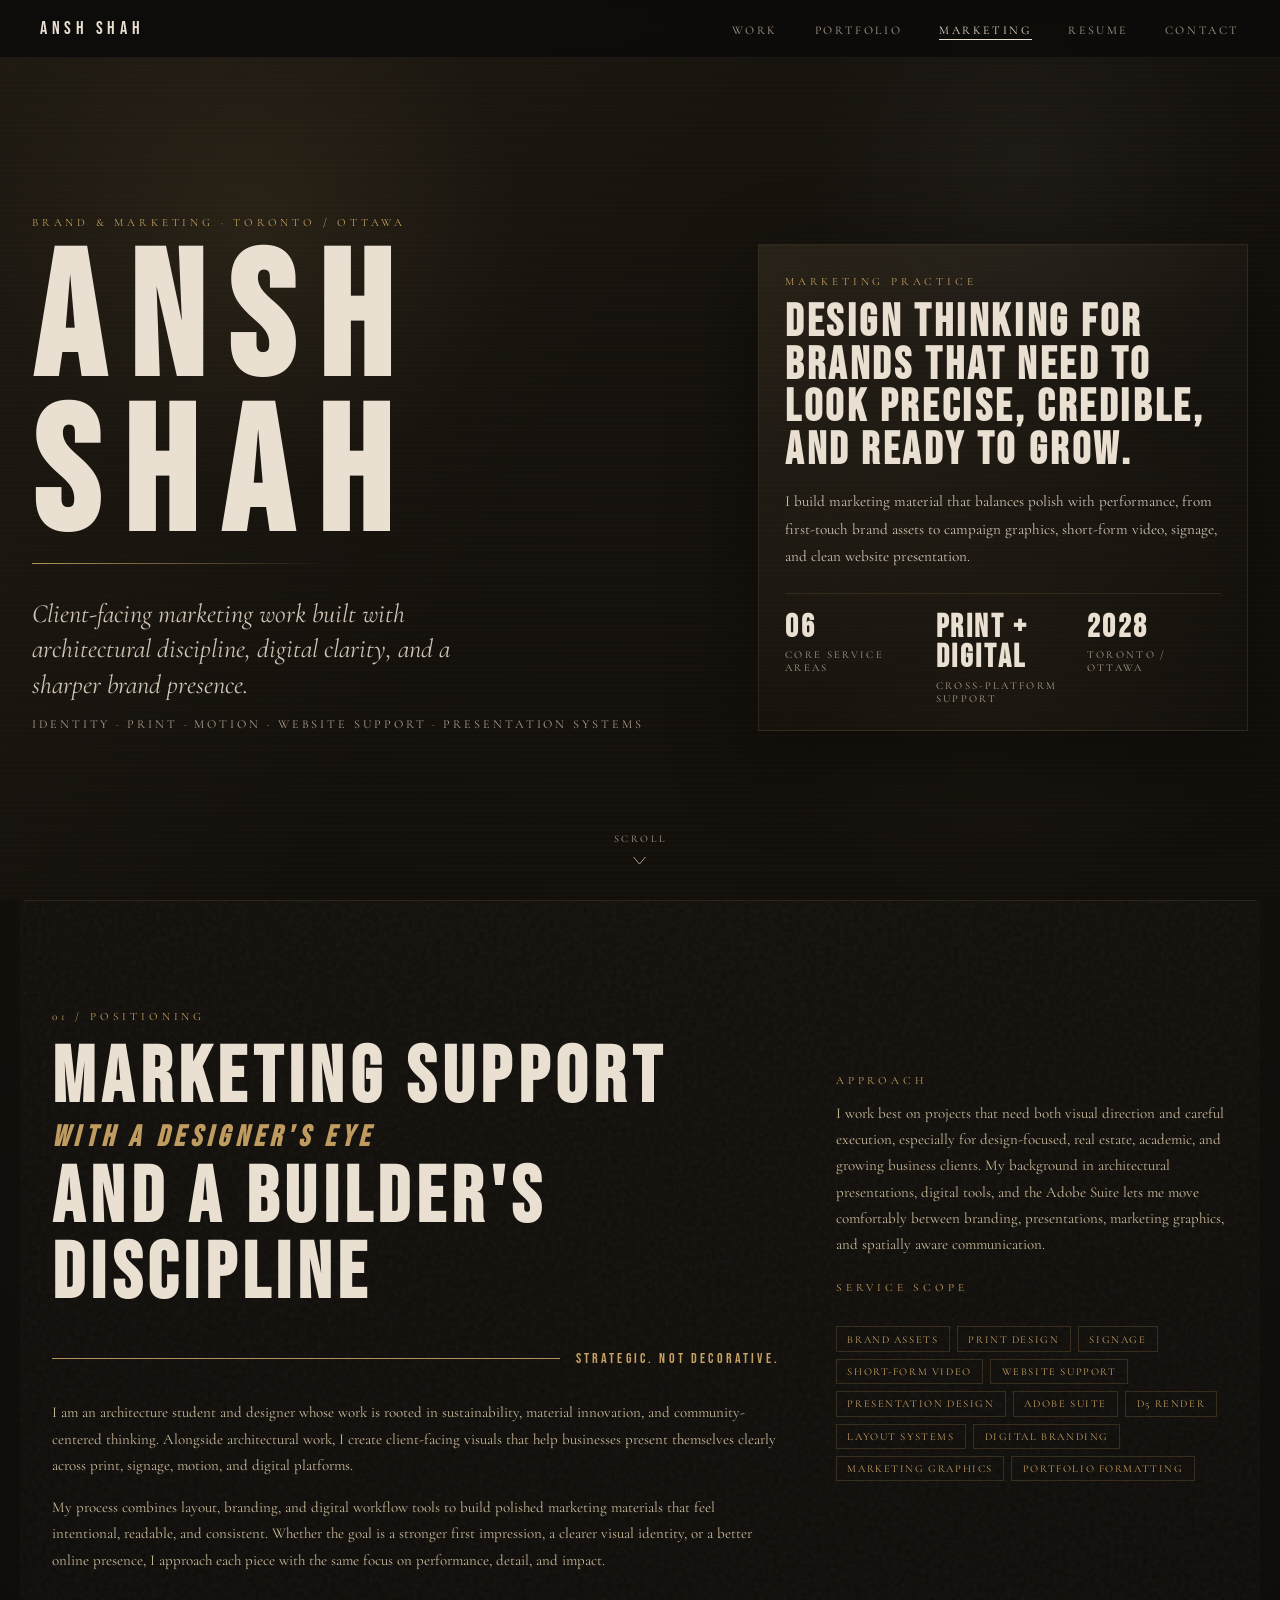
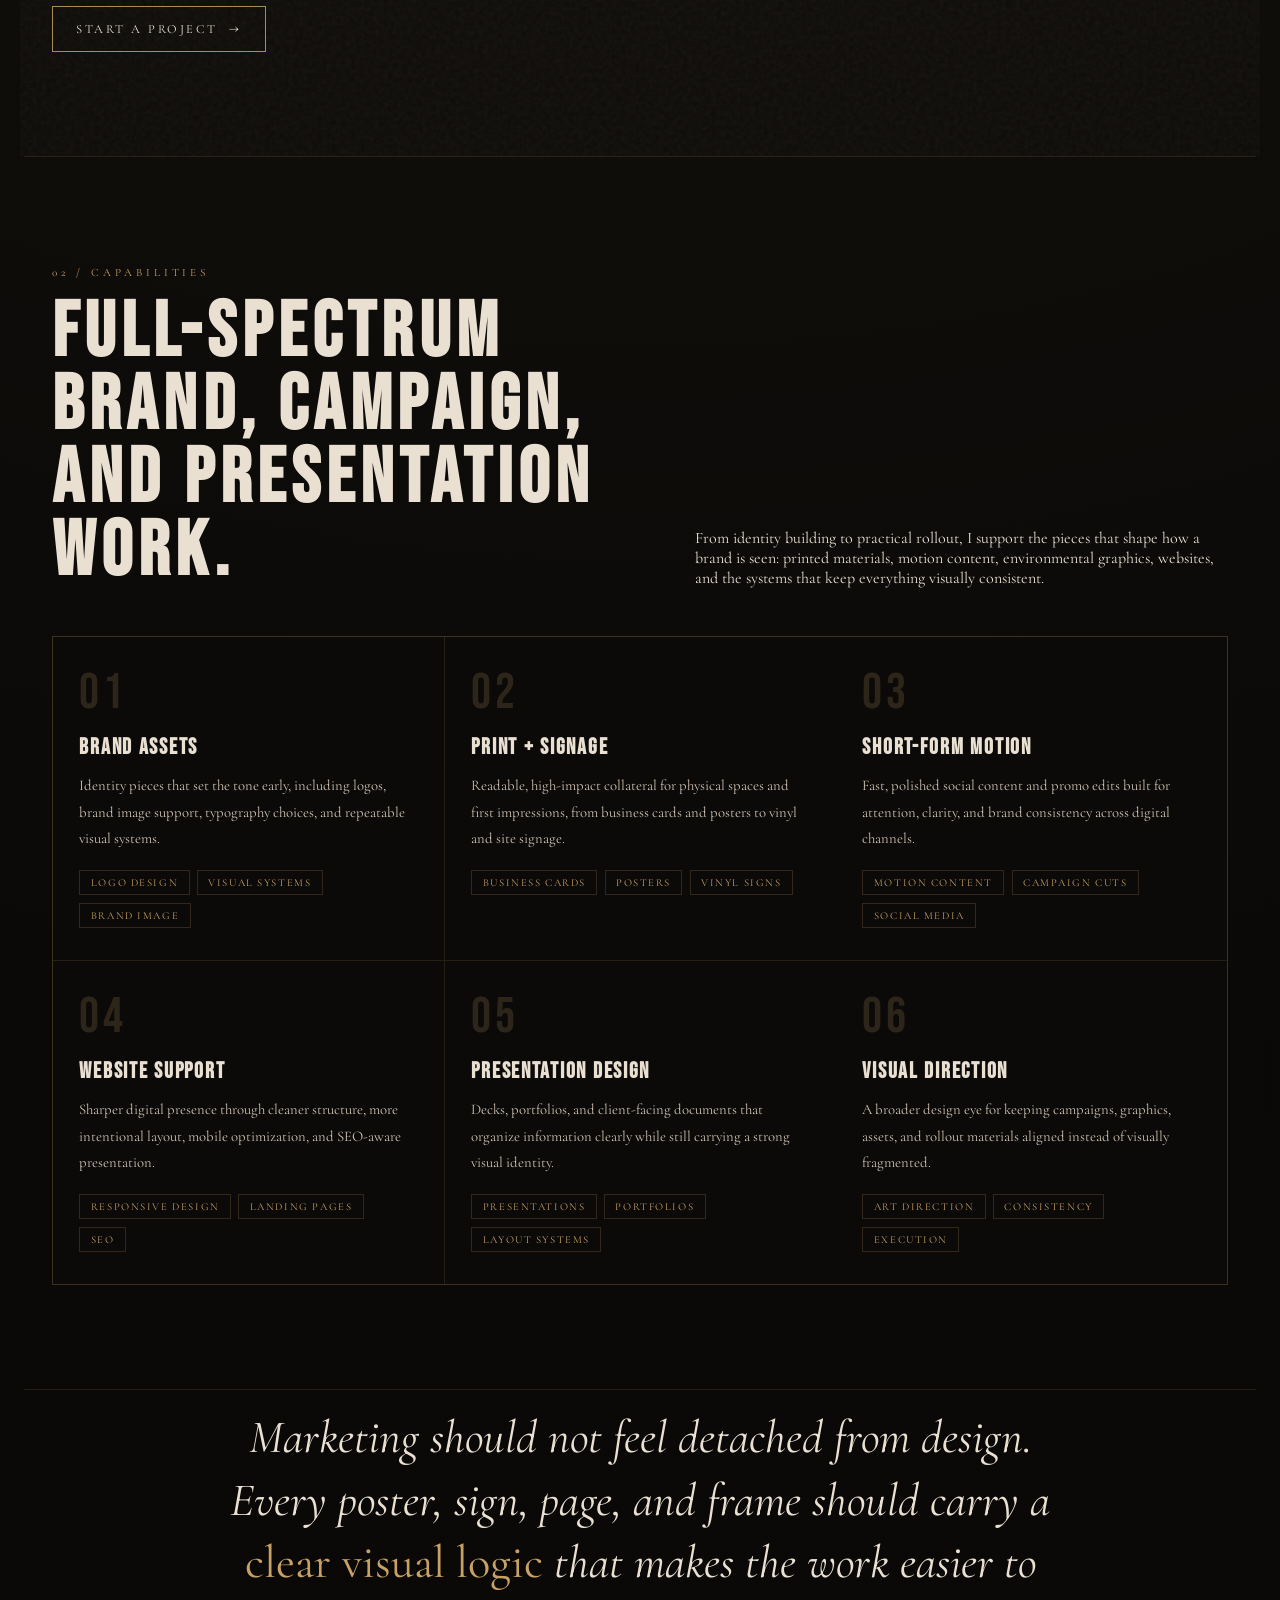
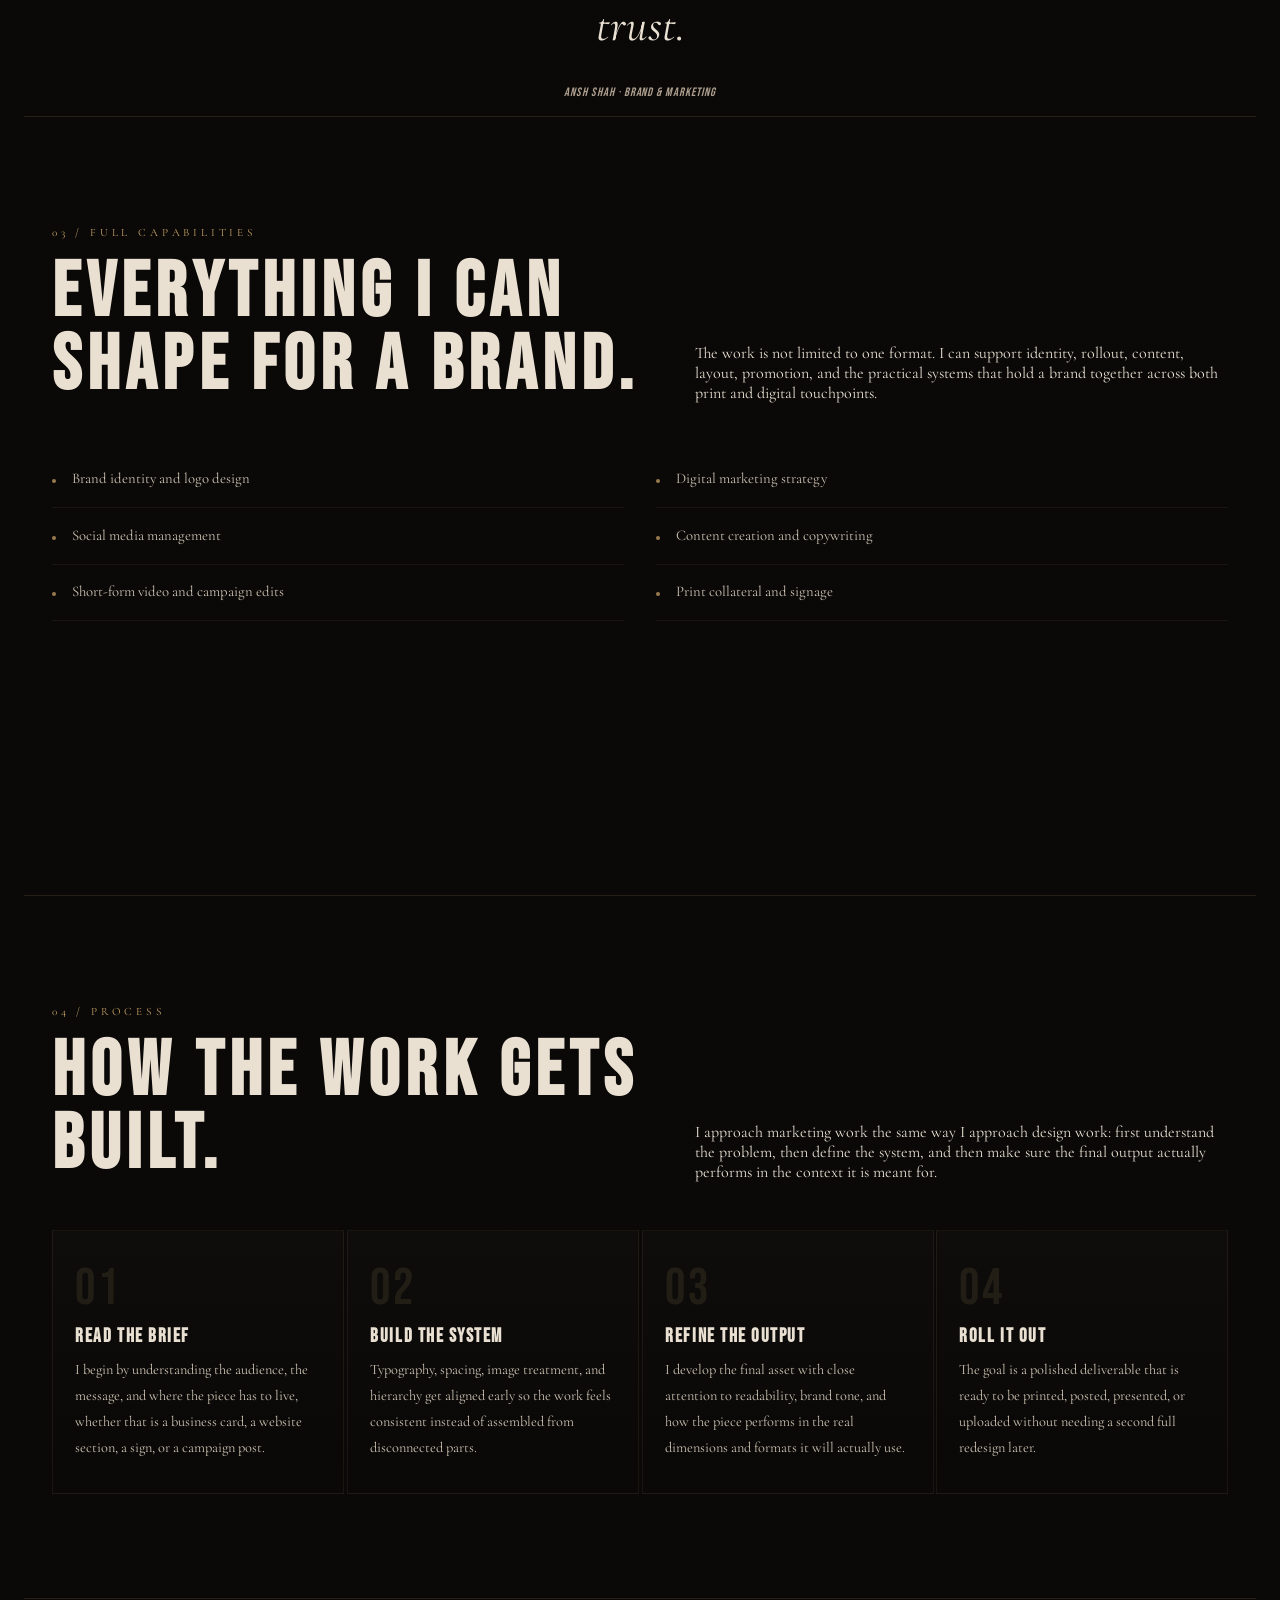
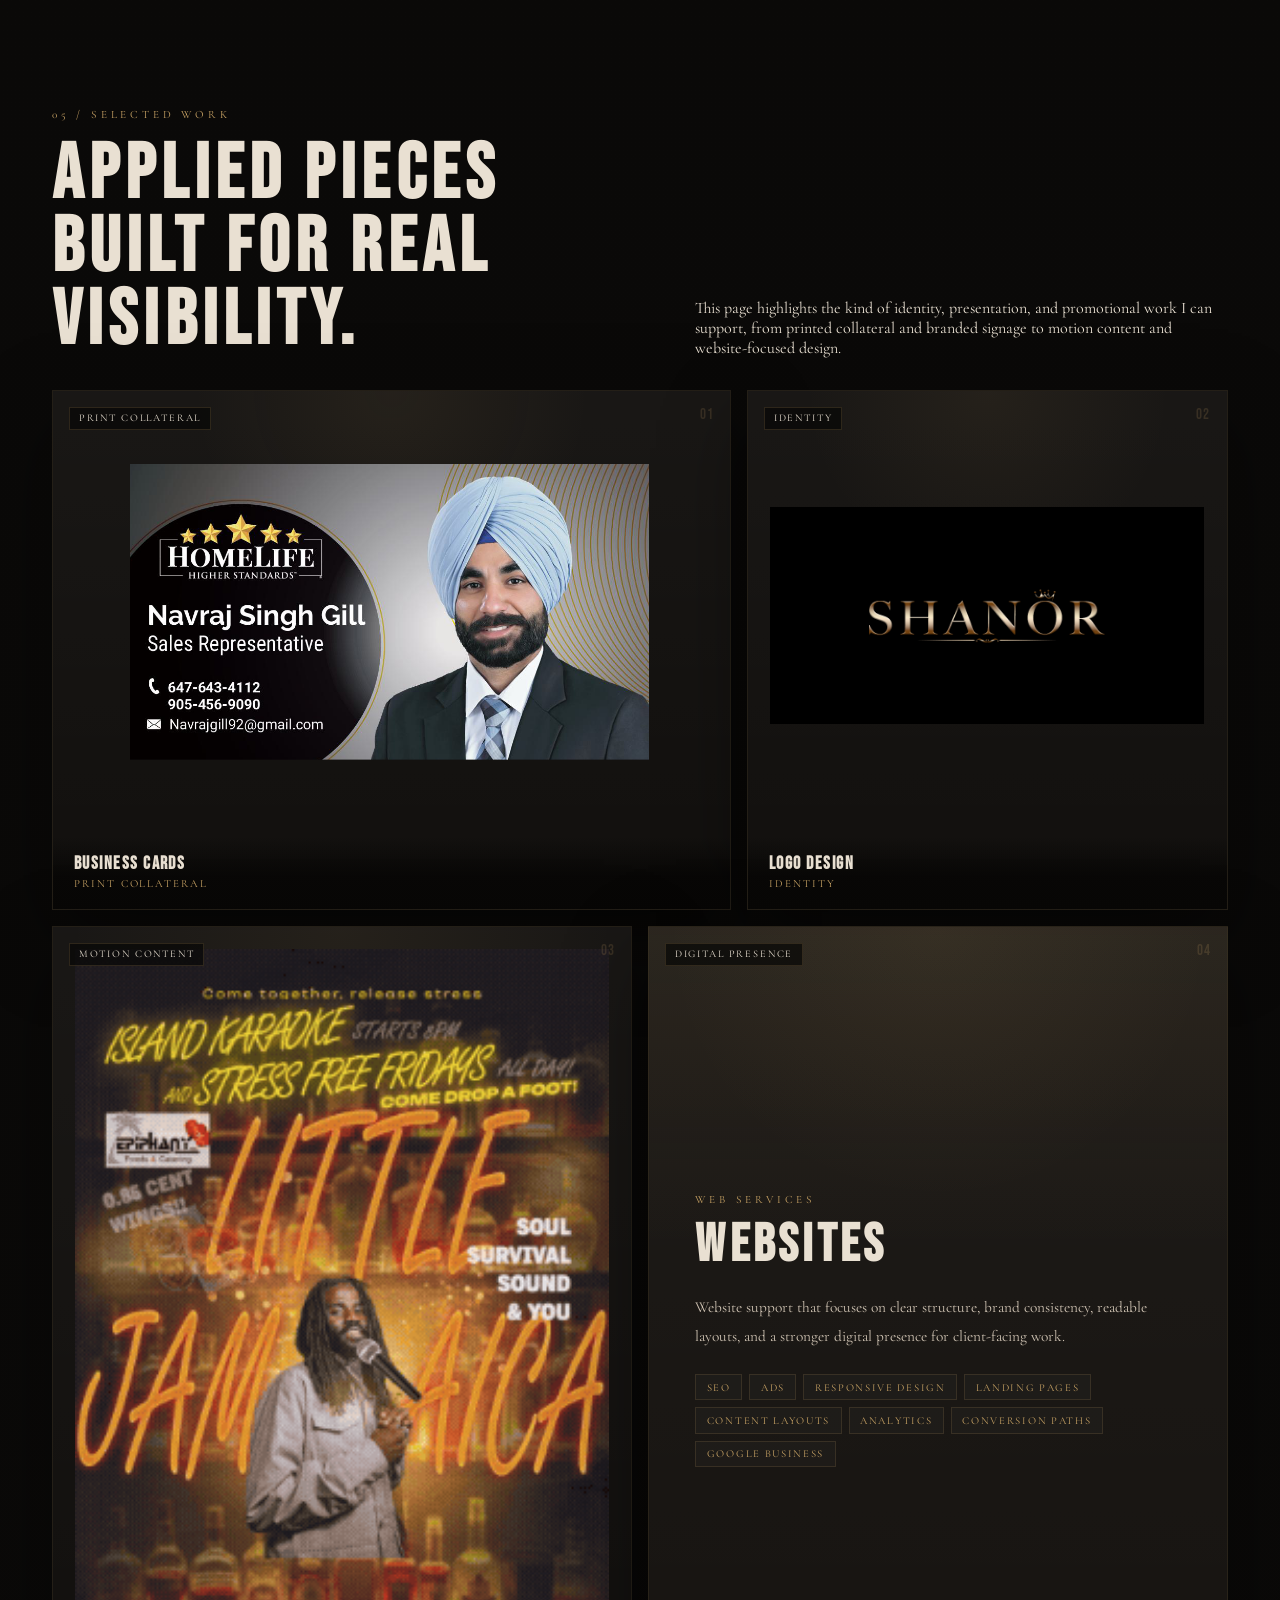
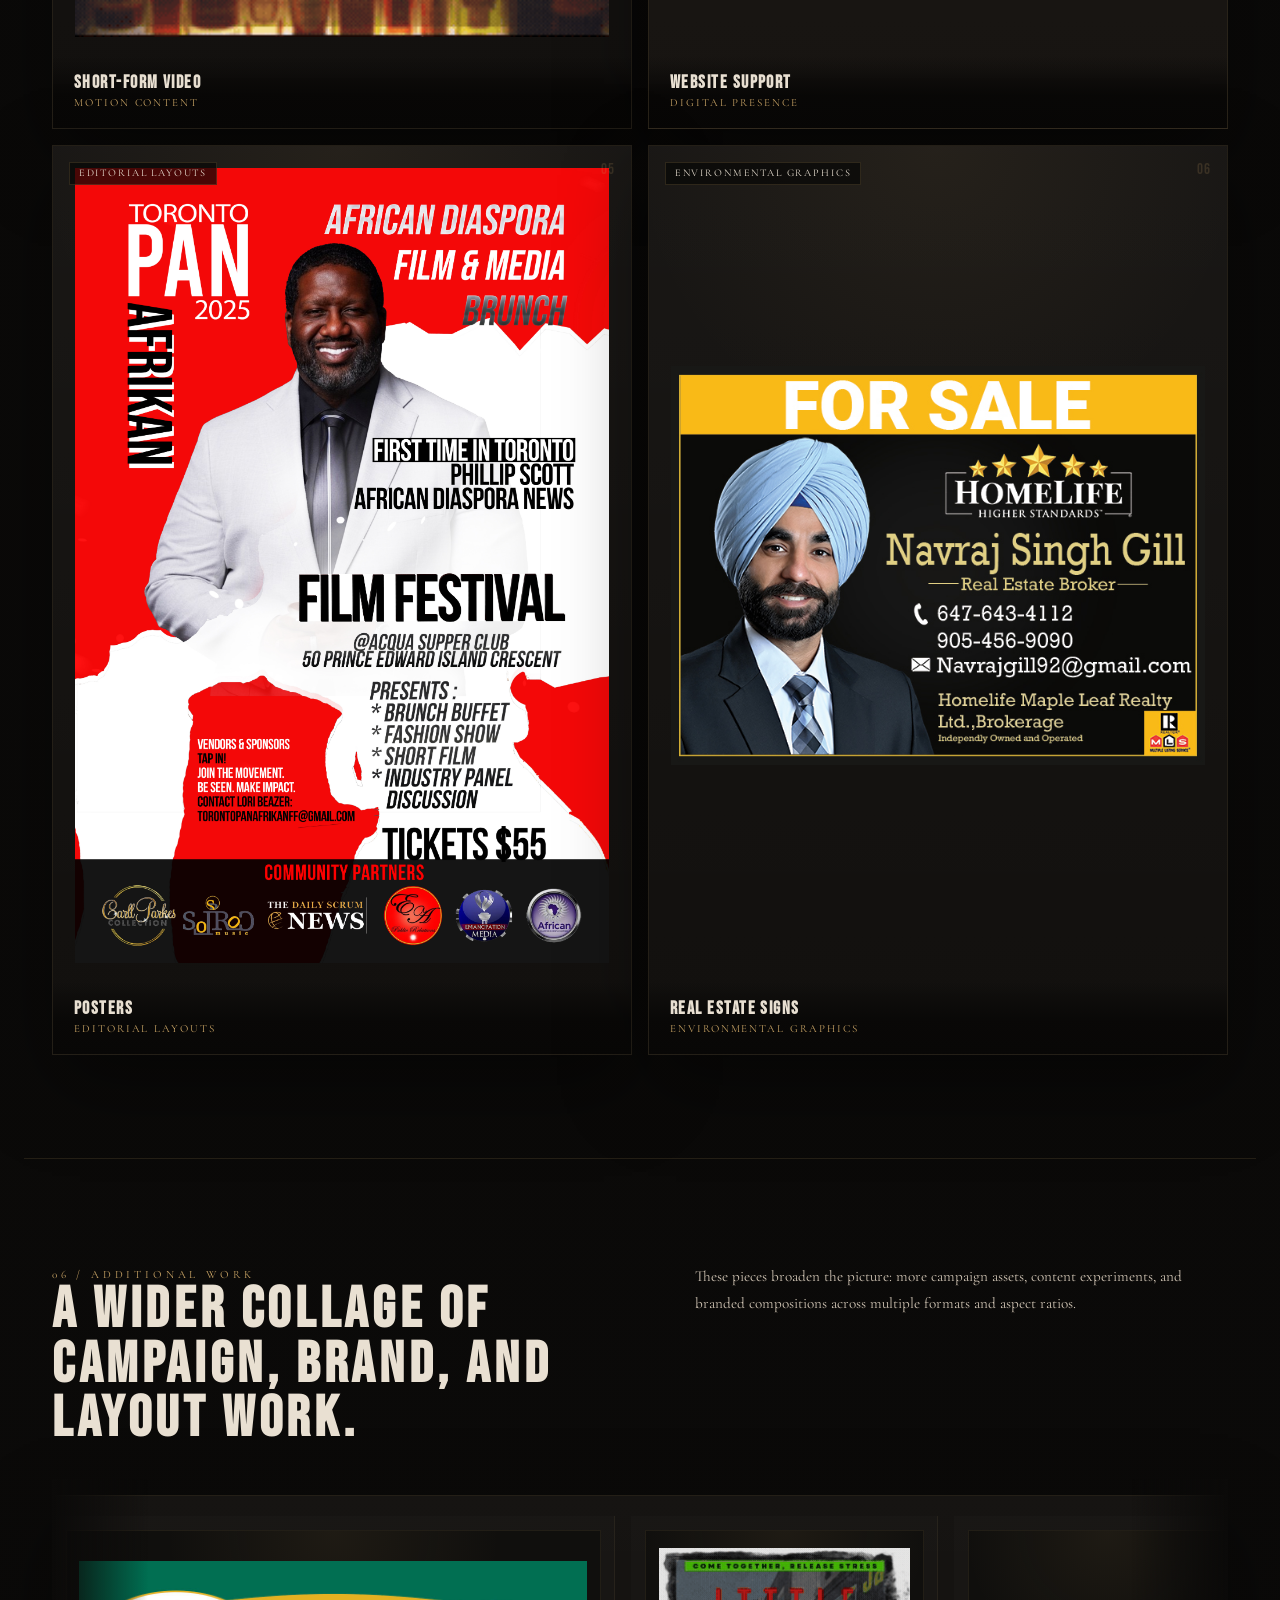
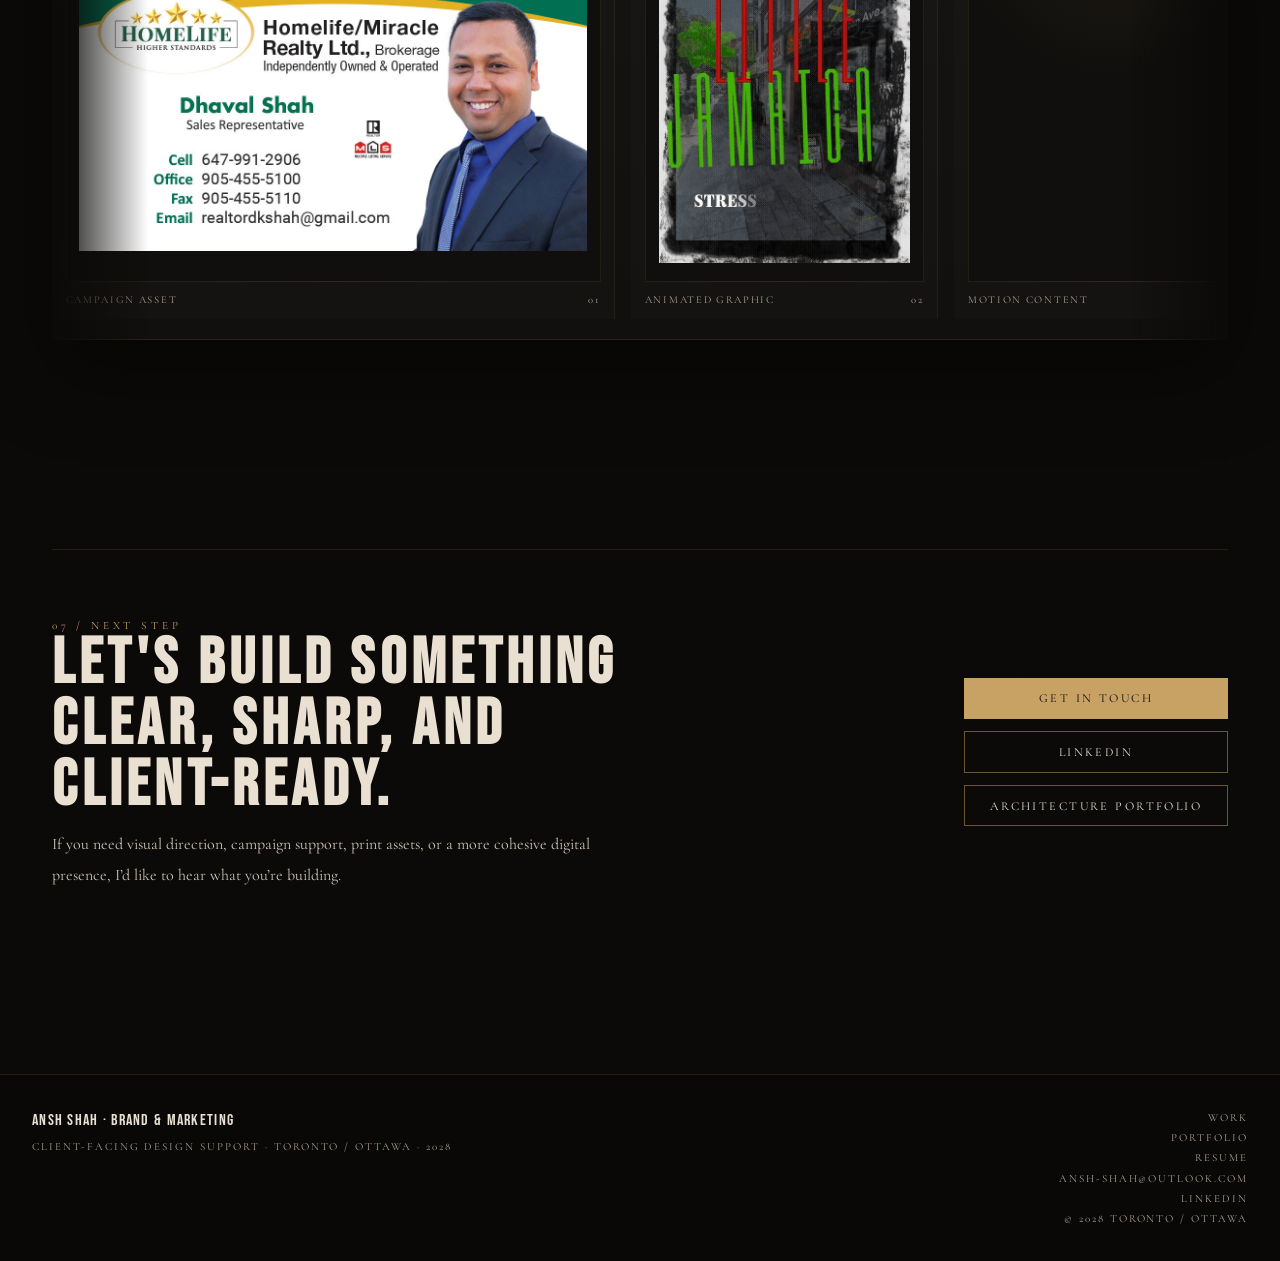
==== commit 5f677d30: "Refine marketing carousel responsiveness" ====
--- a/marketing.html
+++ b/marketing.html
@@ -1090,6 +1090,7 @@
 
     .media-slider-track {
       display: flex;
+      align-items: stretch;
       gap: 1rem;
       width: max-content;
       padding: 1.25rem 0;
@@ -1104,10 +1105,13 @@
 
     .media-slide {
       flex: 0 0 auto;
+      display: flex;
+      flex-direction: column;
       width: min(28rem, 34vw);
       padding: 0.85rem;
       border-right: 1px solid rgba(199, 162, 100, 0.08);
       background: rgba(255, 255, 255, 0.015);
+      overflow: hidden;
     }
 
     .media-slide--portrait {
@@ -1127,13 +1131,17 @@
         radial-gradient(circle at top, rgba(199, 162, 100, 0.08), transparent 38%),
         #100f0d;
       border: 1px solid rgba(199, 162, 100, 0.1);
+      overflow: hidden;
     }
 
     .media-slide-frame img,
     .media-slide-frame video {
       width: 100%;
       height: 100%;
+      max-width: 100%;
+      max-height: 100%;
       object-fit: contain;
+      object-position: center;
       display: block;
     }
 
@@ -1148,6 +1156,24 @@
       text-transform: uppercase;
     }
 
+    @media (max-width: 1200px) {
+      .media-slide {
+        width: min(24rem, 30vw);
+      }
+
+      .media-slide--portrait {
+        width: min(17rem, 21vw);
+      }
+
+      .media-slide--wide {
+        width: min(31rem, 39vw);
+      }
+
+      .media-slide-frame {
+        height: clamp(13rem, 24vw, 18rem);
+      }
+    }
+
     .cta-section {
       align-items: center;
       padding-top: 4rem;
@@ -1363,14 +1389,46 @@
         min-height: auto;
       }
 
+      .media-slider {
+        margin-left: -1.2rem;
+        margin-right: -1.2rem;
+        padding-top: 0.75rem;
+      }
+
+      .media-slider::before,
+      .media-slider::after {
+        width: 1.4rem;
+      }
+
+      .media-slider-viewport {
+        overflow-x: auto;
+        overflow-y: hidden;
+        -webkit-overflow-scrolling: touch;
+        scroll-snap-type: x proximity;
+        scrollbar-width: none;
+      }
+
+      .media-slider-viewport::-webkit-scrollbar {
+        display: none;
+      }
+
+      .media-slider-track {
+        width: auto;
+        gap: 0.7rem;
+        padding: 1rem 1.2rem;
+        animation: none;
+      }
+
       .media-slide,
       .media-slide--portrait,
       .media-slide--wide {
-        width: min(20rem, 82vw);
+        width: min(18.5rem, 78vw);
+        padding: 0.7rem;
+        scroll-snap-align: center;
       }
 
       .media-slide-frame {
-        height: 14rem;
+        height: 12.75rem;
       }
 
       .site-footer {
